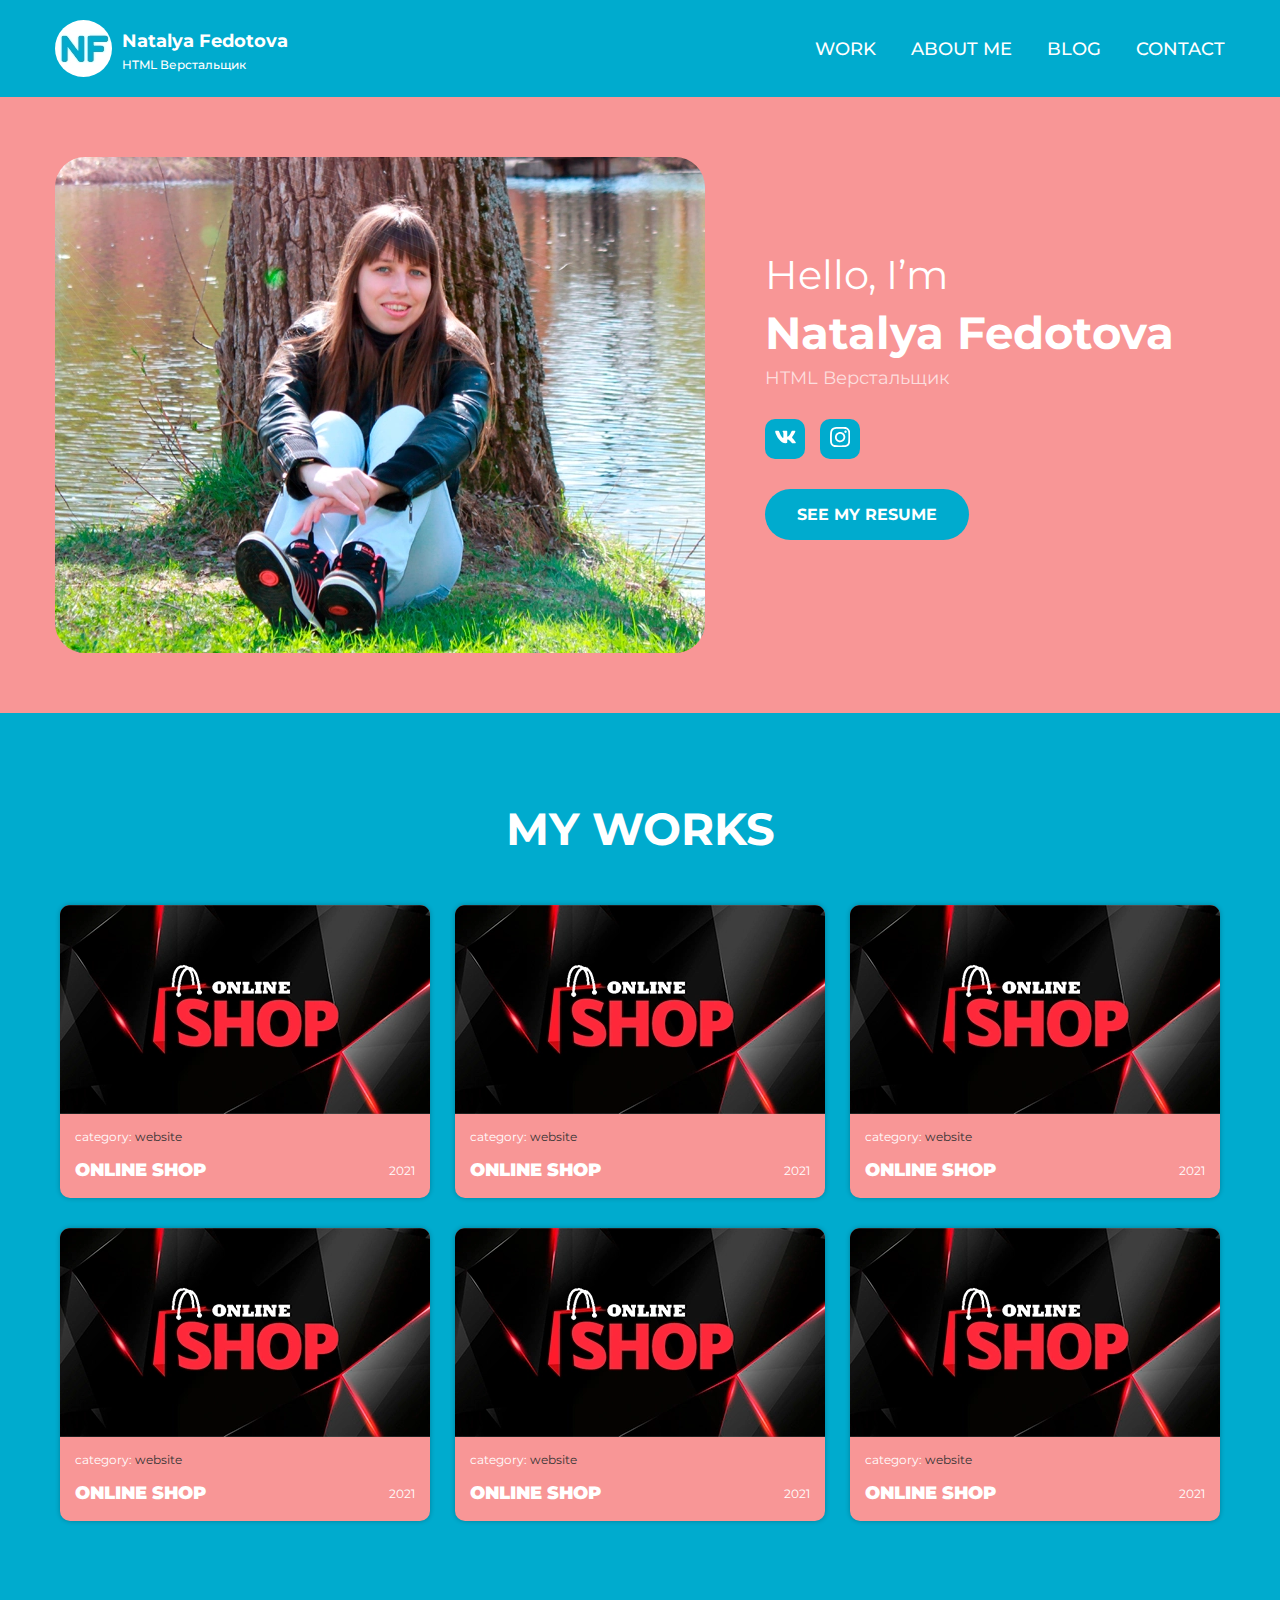
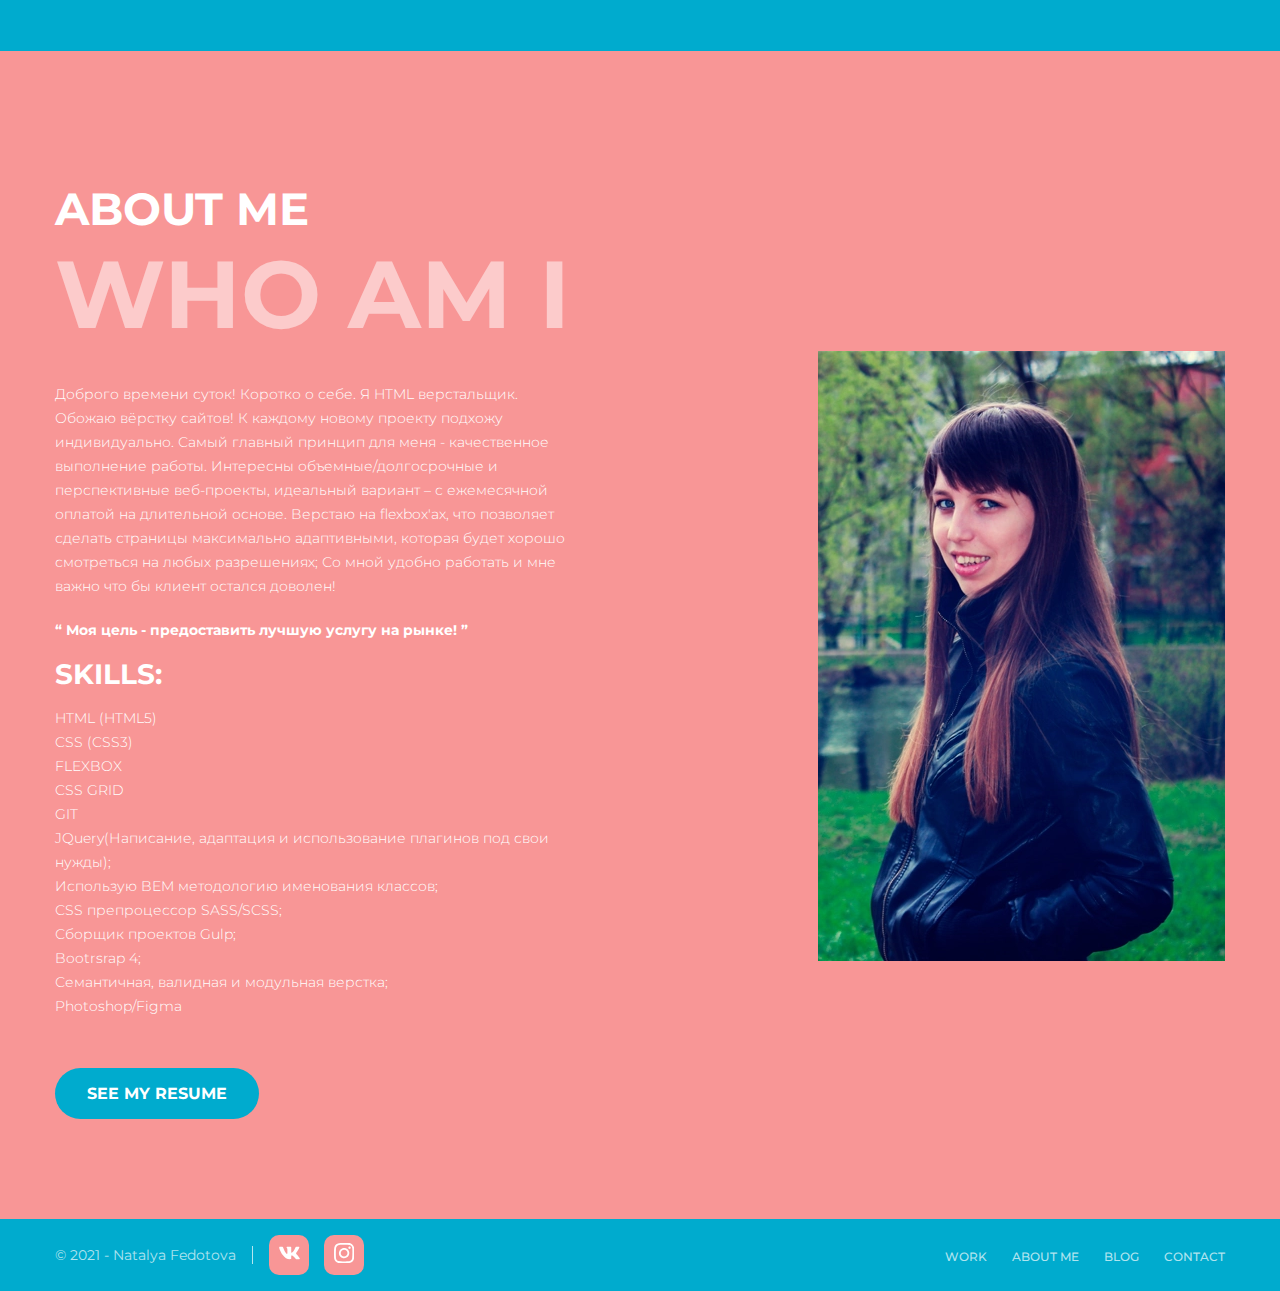
==== index.html @ 759f6f7b "portfolio" ====
<!DOCTYPE html>
<html lang="en">

<head>
	<meta charset="UTF-8">
	<meta http-equiv="X-UA-Compatible" content="IE=edge">
	<meta name="viewport" content="width=device-width, initial-scale=1.0">
	<title>Portfolio</title>
	<link href="https://fonts.googleapis.com/css2?family=Montserrat:ital,wght@0,300;0,400;0,700;1,300&display=swap"
		rel="stylesheet">
	<link rel="apple-touch-icon" sizes="180x180" href="images/favicon/apple-touch-icon.png">
	<link rel="icon" type="image/png" sizes="32x32" href="images/favicon/favicon-32x32.png">
	<link rel="icon" type="image/png" sizes="16x16" href="images/favicon/favicon-16x16.png">
	<link rel="manifest" href="images/favicon/site.webmanifest">
	<link rel="mask-icon" href="images/favicon/safari-pinned-tab.svg" color="#5bbad5">
	<meta name="msapplication-TileColor" content="#da532c">
	<meta name="theme-color" content="#ffffff">
	<link rel="stylesheet" href="css/style.min.css">
</head>

<body>
	<header class="header">
		<div class="container">
			<div class="header__inner">
				<div class="user">
					<picture class="user__images">
						<source type="image/webp" srcset="images/logo.webp 1x">
						<img class="user__img" src="images/logo.jpg" alt="logo">
					</picture>
					<div class="user__content">
						<div class="user__name">Natalya Fedotova</div>
						<div class="user__profession">HTML Верстальщик</div>
					</div>
				</div>
				<nav class="menu" id="nav">
					<button class="menu__btn">
						<span></span>
					</button>
					<ul class="menu__list">
						<li class="menu__list-item">
							<a class="menu__list-link" href="#" data-scroll="#portfolio">work</a>
						</li>
						<li class="menu__list-item">
							<a class="menu__list-link" href="#" data-scroll="#about">about me</a>
						</li>
						<li class="menu__list-item">
							<a class="menu__list-link" href="#" data-scroll="#intro">blog</a>
						</li>
						<li class="menu__list-item">
							<a class="menu__list-link" href="mailto:natashechka19_92@mail.ru">contact</a>
						</li>
					</ul>
				</nav>
			</div>
		</div>
	</header>
	<main class="main">
		<section class="intro" id="intro">
			<div class="container">
				<div class="intro__inner">
					<picture class="intro__images">
						<source type="image/webp" srcset="images/photo.webp 1x">
						<img class="intro__img" src="images/photo.png" alt="photo">
					</picture>
					<div class="intro__content">
						<h2 class="intro__subtitle">Hello, I’m</h2>
						<h1 class="intro__title">Natalya Fedotova</h1>
						<div class="intro__text">HTML Верстальщик</div>

						<div class="social intro__social">
							<ul class=" social__list intro__list">
								<li class="social__item intro__item">
									<a class="social__link intro__link" href="https://vk.com/id9459510" target="_blank">
										<svg xmlns="http://www.w3.org/2000/svg" xmlns:xlink="http://www.w3.org/1999/xlink"
											width="23px" height="20px" viewbox="0 0 22 20" version="1.1">
											<g>
												<path
													d="M 20.816406 4.597656 C 20.957031 4.109375 20.816406 3.75 20.136719 3.75 L 17.886719 3.75 C 17.3125 3.75 17.050781 4.058594 16.910156 4.402344 C 16.910156 4.402344 15.761719 7.257812 14.144531 9.109375 C 13.621094 9.644531 13.378906 9.816406 13.09375 9.816406 C 12.953125 9.816406 12.734375 9.644531 12.734375 9.15625 L 12.734375 4.597656 C 12.734375 4.011719 12.574219 3.75 12.101562 3.75 L 8.5625 3.75 C 8.203125 3.75 7.992188 4.023438 7.992188 4.277344 C 7.992188 4.832031 8.800781 4.960938 8.882812 6.523438 L 8.882812 9.914062 C 8.882812 10.65625 8.753906 10.792969 8.46875 10.792969 C 7.703125 10.792969 5.847656 7.925781 4.746094 4.644531 C 4.527344 4.007812 4.308594 3.75 3.730469 3.75 L 1.480469 3.75 C 0.839844 3.75 0.710938 4.058594 0.710938 4.402344 C 0.710938 5.011719 1.472656 8.039062 4.265625 12.039062 C 6.125 14.769531 8.746094 16.25 11.128906 16.25 C 12.5625 16.25 12.738281 15.921875 12.738281 15.355469 C 12.738281 12.746094 12.609375 12.5 13.324219 12.5 C 13.660156 12.5 14.230469 12.671875 15.566406 13.988281 C 17.097656 15.550781 17.347656 16.25 18.203125 16.25 L 20.453125 16.25 C 21.09375 16.25 21.417969 15.921875 21.230469 15.273438 C 20.804688 13.910156 17.914062 11.105469 17.785156 10.917969 C 17.449219 10.480469 17.546875 10.285156 17.785156 9.894531 C 17.789062 9.890625 20.535156 5.9375 20.816406 4.597656 Z M 20.816406 4.597656 " />
											</g>
										</svg>
									</a>
								</li>
								<li class="social__item intro__item">
									<a class="social__link intro__link" href="https://www.instagram.com/_natalyafedotova_/"
										target="_blank">
										<svg xmlns="http://www.w3.org/2000/svg" xmlns:xlink="http://www.w3.org/1999/xlink"
											width="20px" height="20px" viewbox="0 0 20 20" version="1.1">
											<g>
												<path
													d="M 4.222656 19.929688 C 2.066406 19.488281 0.433594 17.707031 0.1875 15.519531 C -0.0820312 13.8125 -0.105469 5.882812 0.386719 4.164062 C 0.886719 2.054688 2.648438 0.480469 4.800781 0.222656 C 6.484375 0.0429688 8.175781 -0.03125 9.871094 0 C 11.753906 0 13.660156 0.046875 14.800781 0.117188 C 16.175781 0.144531 17.492188 0.683594 18.492188 1.625 C 19.445312 2.535156 20.023438 3.769531 20.117188 5.082031 C 20.257812 6.671875 20.363281 14.1875 19.894531 15.953125 C 19.421875 18.117188 17.625 19.742188 15.421875 20 C 13.570312 20.179688 11.707031 20.253906 9.847656 20.222656 C 7.96875 20.28125 6.085938 20.179688 4.222656 19.929688 Z M 5.304688 1.976562 C 3.636719 2.082031 2.277344 3.363281 2.070312 5.023438 C 1.789062 8.425781 1.765625 11.84375 2 15.246094 C 2.144531 16.632812 3.140625 17.777344 4.492188 18.105469 C 6.296875 18.355469 8.121094 18.457031 9.941406 18.398438 C 12.058594 18.398438 14.140625 18.328125 14.929688 18.246094 C 16.609375 18.148438 17.972656 16.859375 18.164062 15.1875 C 18.4375 11.882812 18.480469 8.558594 18.292969 5.246094 C 18.210938 3.574219 16.925781 2.207031 15.257812 2.023438 C 13.578125 1.871094 11.886719 1.808594 10.199219 1.835938 C 8.1875 1.835938 6.1875 1.882812 5.304688 1.976562 Z M 4.929688 10.117188 C 4.953125 7.242188 7.289062 4.925781 10.164062 4.929688 C 11.535156 4.929688 12.851562 5.476562 13.816406 6.453125 C 14.78125 7.425781 15.320312 8.746094 15.304688 10.117188 C 15.273438 12.988281 12.941406 15.300781 10.070312 15.304688 C 8.699219 15.304688 7.382812 14.757812 6.417969 13.785156 C 5.453125 12.808594 4.917969 11.488281 4.929688 10.117188 Z M 6.753906 10.082031 C 6.738281 10.972656 7.078125 11.828125 7.699219 12.464844 C 8.320312 13.101562 9.171875 13.464844 10.058594 13.46875 L 10.082031 13.46875 C 11.925781 13.46875 13.429688 11.996094 13.46875 10.152344 C 13.488281 9.265625 13.152344 8.40625 12.53125 7.769531 C 11.914062 7.132812 11.066406 6.769531 10.175781 6.765625 L 10.140625 6.765625 C 8.296875 6.765625 6.792969 8.238281 6.753906 10.082031 Z M 14.339844 4.730469 C 14.339844 4.40625 14.46875 4.097656 14.695312 3.871094 C 14.921875 3.644531 15.230469 3.515625 15.554688 3.519531 L 15.566406 3.519531 C 15.886719 3.515625 16.195312 3.644531 16.421875 3.875 C 16.648438 4.105469 16.773438 4.417969 16.765625 4.742188 C 16.753906 5.410156 16.210938 5.945312 15.542969 5.941406 C 15.21875 5.941406 14.914062 5.816406 14.6875 5.585938 C 14.460938 5.359375 14.335938 5.050781 14.339844 4.730469 Z M 14.339844 4.730469 " />
											</g>
										</svg>
									</a>
								</li>
							</ul>
						</div>
						<button class="btn intro__btn" type="button" data-modal="#modal-resume">SEE MY RESUME</button>
					</div>
				</div>
			</div>
		</section>
		<section class="portfolio" id="portfolio">
			<div class="container">
				<h3 class="title portfolio__title">My works</h3>
				<div class="portfolio__inner">
					<div class="portfolio__item">
						<a class="portfolio__item-link" href="#">
							<picture class="portfolio__images">
								<source type="image/webp" srcset="images/portfolio/portfolio.webp 1x">
								<img class="portfolio__item-img" src="images/portfolio/portfolio.png" alt="portfolio">
							</picture>
						</a>
						<div class="portfolio__content">
							<div class="portfolio__text">
								<span>category:</span> website
							</div>
							<div class="portfolio__box">
								<a class="portfolio__name" href="#">ONLINE SHOP</a>
								<div class="portfolio__date">2021</div>
							</div>
						</div>
					</div>
					<div class="portfolio__item">
						<a class="portfolio__item-link" href="#">
							<picture class="portfolio__images">
								<source type="image/webp" srcset="images/portfolio/portfolio.webp 1x">
								<img class="portfolio__item-img" src="images/portfolio/portfolio.png" alt="portfolio">
							</picture>
						</a>
						<div class="portfolio__content">
							<div class="portfolio__text">
								<span>category:</span> website
							</div>
							<div class="portfolio__box">
								<a class="portfolio__name" href="#">ONLINE SHOP</a>
								<div class="portfolio__date">2021</div>
							</div>
						</div>
					</div>
					<div class="portfolio__item">
						<a class="portfolio__item-link" href="#">
							<picture class="portfolio__images">
								<source type="image/webp" srcset="images/portfolio/portfolio.webp 1x">
								<img class="portfolio__item-img" src="images/portfolio/portfolio.png" alt="portfolio">
							</picture>
						</a>
						<div class="portfolio__content">
							<div class="portfolio__text">
								<span>category:</span> website
							</div>
							<div class="portfolio__box">
								<a class="portfolio__name" href="#">ONLINE SHOP</a>
								<div class="portfolio__date">2021</div>
							</div>
						</div>
					</div>
					<div class="portfolio__item">
						<a class="portfolio__item-link" href="#">
							<picture class="portfolio__images">
								<source type="image/webp" srcset="images/portfolio/portfolio.webp 1x">
								<img class="portfolio__item-img" src="images/portfolio/portfolio.png" alt="portfolio">
							</picture>
						</a>
						<div class="portfolio__content">
							<div class="portfolio__text">
								<span>category:</span> website
							</div>
							<div class="portfolio__box">
								<a class="portfolio__name" href="#">ONLINE SHOP</a>
								<div class="portfolio__date">2021</div>
							</div>
						</div>
					</div>
					<div class="portfolio__item">
						<a class="portfolio__item-link" href="#">
							<picture class="portfolio__images">
								<source type="image/webp" srcset="images/portfolio/portfolio.webp 1x">
								<img class="portfolio__item-img" src="images/portfolio/portfolio.png" alt="portfolio">
							</picture>
						</a>
						<div class="portfolio__content">
							<div class="portfolio__text">
								<span>category:</span> website
							</div>
							<div class="portfolio__box">
								<a class="portfolio__name" href="#">ONLINE SHOP</a>
								<div class="portfolio__date">2021</div>
							</div>
						</div>
					</div>
					<div class="portfolio__item">
						<a class="portfolio__item-link" href="#">
							<picture class="portfolio__images">
								<source type="image/webp" srcset="images/portfolio/portfolio.webp 1x">
								<img class="portfolio__item-img" src="images/portfolio/portfolio.png" alt="portfolio">
							</picture>
						</a>
						<div class="portfolio__content">
							<div class="portfolio__text">
								<span>category:</span> website
							</div>
							<div class="portfolio__box">
								<a class="portfolio__name" href="#">ONLINE SHOP</a>
								<div class="portfolio__date">2021</div>
							</div>
						</div>
					</div>
				</div>
			</div>
		</section>
		<section class="about" id="about">
			<div class="container">
				<div class="about__inner">
					<div class="about__content">
						<h3 class="about__title">About me</h3>
						<h2 class="about__big-title">who am i</h2>
						<div class="about__text">
							<p>
								Доброго времени суток! Коротко о себе. Я HTML верстальщик.
								Обожаю вёрстку сайтов! К каждому новому проекту подхожу индивидуально. Самый главный принцип для
								меня
								- качественное выполнение работы.
								Интересны объемные/долгосрочные и перспективные веб-проекты, идеальный вариант – с ежемесячной
								оплатой
								на длительной основе.
								Верстаю на flexbox'ax, что позволяет сделать страницы максимально адаптивными, которая будет
								хорошо
								смотреться на любых разрешениях;
								Со мной удобно работать и мне важно что бы клиент остался доволен!
							</p>
							<q class="about__quote"> Моя цель - предоставить лучшую услугу на рынке! </q>
							<div class="about__skills">Skills:</div>
							<ul class="about__list">
								<li class="about__item">HTML (HTML5)</li>
								<li class="about__item">CSS (CSS3)</li>
								<li class="about__item">FLEXBOX</li>
								<li class="about__item">CSS GRID</li>
								<li class="about__item">GIT</li>
								<li class="about__item">JQuery(Написание, адаптация и использование плагинов под свои нужды);
								</li>
								<li class="about__item">Использую BEM методологию именования классов;</li>
								<li class="about__item">СSS препроцессор SASS/SCSS;</li>
								<li class="about__item">Сборщик проектов Gulp;</li>
								<li class="about__item">Bootrsrap 4;</li>
								<li class="about__item">Семантичная, валидная и модульная верстка;</li>
								<li class="about__item">Photoshop/Figma</li>
							</ul>
						</div>
						<button class="btn intro__btn" type="button" data-modal="#modal-resume">SEE MY RESUME</button>
					</div>
					<picture class="about__images">
						<source type="image/webp" srcset="images/avatar.webp 1x">
						<img class="about__img" src="images/avatar.jpg" alt="avatar">
					</picture>
				</div>
			</div>
		</section>
	</main>
	<footer class="footer">
		<div class="container">
			<div class="footer__inner">
				<div class="footer__info">
					<div class="footer__copy">
						&copy; 2021 - Natalya Fedotova
					</div>
					<div class="social footer__social">
						<ul class="social__list footer__list">
							<li class="social__item footer__item">
								<a class="social__link footer__link" href="https://vk.com/id9459510" target="_blank">
									<svg xmlns="http://www.w3.org/2000/svg" xmlns:xlink="http://www.w3.org/1999/xlink"
										width="23px" height="20px" viewbox="0 0 22 20" version="1.1">
										<g>
											<path
												d="M 20.816406 4.597656 C 20.957031 4.109375 20.816406 3.75 20.136719 3.75 L 17.886719 3.75 C 17.3125 3.75 17.050781 4.058594 16.910156 4.402344 C 16.910156 4.402344 15.761719 7.257812 14.144531 9.109375 C 13.621094 9.644531 13.378906 9.816406 13.09375 9.816406 C 12.953125 9.816406 12.734375 9.644531 12.734375 9.15625 L 12.734375 4.597656 C 12.734375 4.011719 12.574219 3.75 12.101562 3.75 L 8.5625 3.75 C 8.203125 3.75 7.992188 4.023438 7.992188 4.277344 C 7.992188 4.832031 8.800781 4.960938 8.882812 6.523438 L 8.882812 9.914062 C 8.882812 10.65625 8.753906 10.792969 8.46875 10.792969 C 7.703125 10.792969 5.847656 7.925781 4.746094 4.644531 C 4.527344 4.007812 4.308594 3.75 3.730469 3.75 L 1.480469 3.75 C 0.839844 3.75 0.710938 4.058594 0.710938 4.402344 C 0.710938 5.011719 1.472656 8.039062 4.265625 12.039062 C 6.125 14.769531 8.746094 16.25 11.128906 16.25 C 12.5625 16.25 12.738281 15.921875 12.738281 15.355469 C 12.738281 12.746094 12.609375 12.5 13.324219 12.5 C 13.660156 12.5 14.230469 12.671875 15.566406 13.988281 C 17.097656 15.550781 17.347656 16.25 18.203125 16.25 L 20.453125 16.25 C 21.09375 16.25 21.417969 15.921875 21.230469 15.273438 C 20.804688 13.910156 17.914062 11.105469 17.785156 10.917969 C 17.449219 10.480469 17.546875 10.285156 17.785156 9.894531 C 17.789062 9.890625 20.535156 5.9375 20.816406 4.597656 Z M 20.816406 4.597656 " />
										</g>
									</svg>
								</a>
							</li>
							<li class="social__item footer__item">
								<a class="social__link footer__link" href="https://www.instagram.com/_natalyafedotova_/"
									target="_blank">
									<svg xmlns="http://www.w3.org/2000/svg" xmlns:xlink="http://www.w3.org/1999/xlink"
										width="20px" height="20px" viewbox="0 0 20 20" version="1.1">
										<g>
											<path
												d="M 4.222656 19.929688 C 2.066406 19.488281 0.433594 17.707031 0.1875 15.519531 C -0.0820312 13.8125 -0.105469 5.882812 0.386719 4.164062 C 0.886719 2.054688 2.648438 0.480469 4.800781 0.222656 C 6.484375 0.0429688 8.175781 -0.03125 9.871094 0 C 11.753906 0 13.660156 0.046875 14.800781 0.117188 C 16.175781 0.144531 17.492188 0.683594 18.492188 1.625 C 19.445312 2.535156 20.023438 3.769531 20.117188 5.082031 C 20.257812 6.671875 20.363281 14.1875 19.894531 15.953125 C 19.421875 18.117188 17.625 19.742188 15.421875 20 C 13.570312 20.179688 11.707031 20.253906 9.847656 20.222656 C 7.96875 20.28125 6.085938 20.179688 4.222656 19.929688 Z M 5.304688 1.976562 C 3.636719 2.082031 2.277344 3.363281 2.070312 5.023438 C 1.789062 8.425781 1.765625 11.84375 2 15.246094 C 2.144531 16.632812 3.140625 17.777344 4.492188 18.105469 C 6.296875 18.355469 8.121094 18.457031 9.941406 18.398438 C 12.058594 18.398438 14.140625 18.328125 14.929688 18.246094 C 16.609375 18.148438 17.972656 16.859375 18.164062 15.1875 C 18.4375 11.882812 18.480469 8.558594 18.292969 5.246094 C 18.210938 3.574219 16.925781 2.207031 15.257812 2.023438 C 13.578125 1.871094 11.886719 1.808594 10.199219 1.835938 C 8.1875 1.835938 6.1875 1.882812 5.304688 1.976562 Z M 4.929688 10.117188 C 4.953125 7.242188 7.289062 4.925781 10.164062 4.929688 C 11.535156 4.929688 12.851562 5.476562 13.816406 6.453125 C 14.78125 7.425781 15.320312 8.746094 15.304688 10.117188 C 15.273438 12.988281 12.941406 15.300781 10.070312 15.304688 C 8.699219 15.304688 7.382812 14.757812 6.417969 13.785156 C 5.453125 12.808594 4.917969 11.488281 4.929688 10.117188 Z M 6.753906 10.082031 C 6.738281 10.972656 7.078125 11.828125 7.699219 12.464844 C 8.320312 13.101562 9.171875 13.464844 10.058594 13.46875 L 10.082031 13.46875 C 11.925781 13.46875 13.429688 11.996094 13.46875 10.152344 C 13.488281 9.265625 13.152344 8.40625 12.53125 7.769531 C 11.914062 7.132812 11.066406 6.769531 10.175781 6.765625 L 10.140625 6.765625 C 8.296875 6.765625 6.792969 8.238281 6.753906 10.082031 Z M 14.339844 4.730469 C 14.339844 4.40625 14.46875 4.097656 14.695312 3.871094 C 14.921875 3.644531 15.230469 3.515625 15.554688 3.519531 L 15.566406 3.519531 C 15.886719 3.515625 16.195312 3.644531 16.421875 3.875 C 16.648438 4.105469 16.773438 4.417969 16.765625 4.742188 C 16.753906 5.410156 16.210938 5.945312 15.542969 5.941406 C 15.21875 5.941406 14.914062 5.816406 14.6875 5.585938 C 14.460938 5.359375 14.335938 5.050781 14.339844 4.730469 Z M 14.339844 4.730469 " />
										</g>
									</svg>
								</a>
							</li>
						</ul>
					</div>
				</div>
				<nav class=" footer-menu">
					<ul class=" footer-menu__list">
						<li class=" footer-menu__item">
							<a class=" footer-menu__link" href="#" data-scroll="#portfolio">work</a>
						</li>
						<li class=" footer-menu__item">
							<a class=" footer-menu__link" href="#" data-scroll="#about">about me</a>
						</li>
						<li class=" footer-menu__item">
							<a class=" footer-menu__link" href="#" data-scroll="#intro">blog</a>
						</li>
						<li class=" footer-menu__item">
							<a class=" footer-menu__link" href="mailto:natashechka19_92@mail.ru">contact</a>
						</li>
					</ul>
				</nav>
			</div>
		</div>
	</footer>
	<section class="modal" id="modal-resume">
		<div class="modal__dialog">
			<h3 class="modal__title">Resume</h3>
			<img class="modal__img" src="images/resume.png" alt="resume">
			<a class="btn modal__btn" href="images/resume.png" download="">Download</a>
		</div>
	</section>
	<script src="js/main.min.js"></script>
</body>

</html>
---- css/style.min.css ----
html{-webkit-box-sizing:border-box;box-sizing:border-box}*,*::after,*::before{-webkit-box-sizing:inherit;box-sizing:inherit}ul[class],ol[class]{padding:0}body,h1,h2,h3,h4,h5,h6,p,ul,ol,li,figure,figcaption,blockquote,dl,dd{margin:0}ul[class]{list-style:none}img{max-width:100%;display:block}input,button,textarea,select{font:inherit}a{text-decoration:none}html,body{height:100%}body{display:-webkit-box;display:-ms-flexbox;display:flex;-webkit-box-orient:vertical;-webkit-box-direction:normal;-ms-flex-direction:column;flex-direction:column;font-family:"Montserrat", sans-serif;color:#fff;font-size:18px}.main{-webkit-box-flex:1;-ms-flex-positive:1;flex-grow:1}.container{max-width:1200px;margin:0 auto;padding:0 15px}.title{line-height:32px;font-size:45px;font-weight:700;text-align:center}.menu__btn{display:none}.menu__list{display:-webkit-box;display:-ms-flexbox;display:flex}.menu__list-item+.menu__list-item{padding-left:35px}.menu__list-item{-webkit-transition:all 0.5s;-o-transition:all 0.5s;transition:all 0.5s}.menu__list-item:hover{-webkit-transform:scale(1.2);-ms-transform:scale(1.2);transform:scale(1.2)}.menu__list-link{color:#fff;-webkit-transition:all 0.8s;-o-transition:all 0.8s;transition:all 0.8s;font-weight:500;text-transform:uppercase}.menu__list-link:hover{color:#f89696;border-bottom:1px solid #f89696}.btn{display:inline-block;padding:16px 32px;border:none;border-radius:28px;background-color:#00abce;cursor:pointer;font-size:16px;color:#fff;text-transform:uppercase;text-align:center;font-weight:700;-webkit-transition:all 0.7s;-o-transition:all 0.7s;transition:all 0.7s}.btn:hover{background-color:#fff;color:#00abce;border:1px solid #00abce}.social__list{display:-webkit-box;display:-ms-flexbox;display:flex;margin:30px 0}.social__item{display:-webkit-box;display:-ms-flexbox;display:flex;-webkit-box-align:center;-ms-flex-align:center;align-items:center;-webkit-box-pack:center;-ms-flex-pack:center;justify-content:center;width:40px;height:40px;border-radius:10px;background-color:#00abce;cursor:pointer;-webkit-transition:all 0.5s;-o-transition:all 0.5s;transition:all 0.5s}.social__item .social__link{-webkit-transition:all 0.5s;-o-transition:all 0.5s;transition:all 0.5s}.social__item .social__link svg g path{fill:#fff}.social__item:hover{background-color:#fff;-webkit-transform:translateY(-5px);-ms-transform:translateY(-5px);transform:translateY(-5px)}.social__item:hover svg g path{fill:#00abce}.social__item+.social__item{margin-left:15px}@media (max-width: 715px){.menu{margin-left:40px}.menu__list{-webkit-transform:translateY(-200%);-ms-transform:translateY(-200%);transform:translateY(-200%);position:absolute;top:95px;width:100%;left:0;-webkit-box-orient:vertical;-webkit-box-direction:normal;-ms-flex-direction:column;flex-direction:column;-webkit-box-align:center;-ms-flex-align:center;align-items:center;z-index:5;-webkit-transition:all 0.5s;-o-transition:all 0.5s;transition:all 0.5s;background-color:#f89696}.menu__list.menu__list--active{-webkit-transform:translateY(0%);-ms-transform:translateY(0%);transform:translateY(0%)}.menu__list-item+.menu__list-item{padding-left:0px}.menu__list-item{width:100%;padding:0 15px}.menu__list-item:hover{color:#00abce;border-bottom:1px solid #00abce}.menu__list-item:hover:last-child{border-bottom:none}.menu__list-link{display:block;padding:12px 0;text-align:center}.menu__list-link:hover{color:#00abce;border-bottom:none}.menu__btn{width:30px;height:22px;border:none;background-color:transparent;display:-webkit-box;display:-ms-flexbox;display:flex;-webkit-box-align:center;-ms-flex-align:center;align-items:center;-webkit-box-pack:center;-ms-flex-pack:center;justify-content:center;position:relative;padding:0}.menu__btn span{width:100%;height:3px;background-color:#333}.menu__btn::after,.menu__btn::before{content:"";position:absolute;width:100%;height:3px;background-color:#333}.menu__btn::before{top:0}.menu__btn::after{bottom:0}}@media (max-width: 390px){.title{font-size:38px}}.header{padding:20px 0;background-color:#00abce}.header__inner{display:-webkit-box;display:-ms-flexbox;display:flex;-webkit-box-pack:justify;-ms-flex-pack:justify;justify-content:space-between;-webkit-box-align:center;-ms-flex-align:center;align-items:center}.user{display:-webkit-box;display:-ms-flexbox;display:flex}.user__images{max-width:57px;height:57px}.user__images img{max-width:57px;border-radius:50%}.user__content{padding-top:5px;padding-left:10px}.user__name{color:#fff;padding:5px 0;font-weight:700}.user__profession{color:#fff;font-size:12px;font-weight:500}@media (max-width: 350px){.user__name{font-size:16px}}.footer{background-color:#00abce;padding:16px 0}.footer__inner{display:-webkit-box;display:-ms-flexbox;display:flex;-webkit-box-align:center;-ms-flex-align:center;align-items:center;-webkit-box-pack:justify;-ms-flex-pack:justify;justify-content:space-between}.footer__info{display:-webkit-box;display:-ms-flexbox;display:flex;-webkit-box-align:center;-ms-flex-align:center;align-items:center}.footer__copy{font-size:14px;color:rgba(255,255,255,0.7);border-right:1px solid rgba(255,255,255,0.7);padding-right:16px;margin-right:16px}.footer__list{margin:0}.footer__item{background-color:#f89696}.footer-menu__list{display:-webkit-box;display:-ms-flexbox;display:flex}.footer-menu__item+.footer-menu__item{padding-left:25px}.footer-menu__item{-webkit-transition:all 0.5s;-o-transition:all 0.5s;transition:all 0.5s}.footer-menu__item:hover{-webkit-transform:scale(1.2);-ms-transform:scale(1.2);transform:scale(1.2)}.footer-menu__link{color:rgba(255,255,255,0.7);-webkit-transition:all 0.8s;-o-transition:all 0.8s;transition:all 0.8s;font-weight:500;font-size:12px;text-transform:uppercase}.footer-menu__link:hover{color:#f89696;border-bottom:1px solid #f89696}@media (max-width: 640px){.footer__inner{display:block}.footer__info{-webkit-box-pack:center;-ms-flex-pack:center;justify-content:center;margin-bottom:10px}.footer__copy{font-size:12px}.footer-menu__list{-webkit-box-pack:center;-ms-flex-pack:center;justify-content:center}.social__item{width:35px;height:35px}}.intro{background-color:#f89696}.intro__inner{display:-webkit-box;display:-ms-flexbox;display:flex;-webkit-box-align:center;-ms-flex-align:center;align-items:center}.intro__images{padding:60px 0;margin-right:60px}.intro__images img{width:650px;-o-object-fit:cover;object-fit:cover;border-radius:30px}.intro__content{padding:100px 0 120px;color:#fff}.intro__subtitle{font-weight:400;font-size:40px}.intro__title{font-weight:700;font-size:45px;line-height:68px}.intro__text{font-weight:400;font-size:18px;color:rgba(255,255,255,0.7)}@media (max-width: 1160px){.intro__subtitle{font-size:30px}.intro__title{font-size:35px;line-height:52px}.intro__images img{width:585px}}@media (max-width: 1000px){.intro__inner{-ms-flex-wrap:wrap;flex-wrap:wrap;-webkit-box-pack:center;-ms-flex-pack:center;justify-content:center}.intro__content{padding:50px 0 60px;text-align:center}.intro__list{-webkit-box-pack:center;-ms-flex-pack:center;justify-content:center}.intro__btn{display:block;margin:0 auto}.intro__images{max-width:100%;margin-right:0}.intro__images img{width:100%}}@media (max-width: 500px){.intro__content{padding:0 0 45px}}@media (max-width: 390px){.intro__title{font-size:28px;line-height:42px}.intro__subtitle{font-size:24px}.intro__text{font-size:14px}}.portfolio{padding:100px 0;background-color:#00abce}.portfolio__title{margin-bottom:60px;text-transform:uppercase}.portfolio__inner{display:-webkit-box;display:-ms-flexbox;display:flex;-webkit-box-pack:justify;-ms-flex-pack:justify;justify-content:space-between;-ms-flex-wrap:wrap;flex-wrap:wrap}.portfolio__item{-webkit-box-shadow:0px 0px 5px 0px rgba(0,0,0,0.25);box-shadow:0px 0px 5px 0px rgba(0,0,0,0.25);border-radius:10px;max-width:370px;background-color:#f89696;margin:0 5px 30px;-webkit-transition:all 0.5s;-o-transition:all 0.5s;transition:all 0.5s}.portfolio__item:hover{-webkit-transform:translateY(-5px);-ms-transform:translateY(-5px);transform:translateY(-5px);-webkit-box-shadow:0px 0px 25px 0px #fff;box-shadow:0px 0px 25px 0px #fff}.portfolio__content{padding:15px}.portfolio__images{max-width:370px;height:209px}.portfolio__images img{max-width:370px;height:209px;-o-object-fit:cover;object-fit:cover}.portfolio__box{display:-webkit-box;display:-ms-flexbox;display:flex;-webkit-box-pack:justify;-ms-flex-pack:justify;justify-content:space-between}.portfolio__text{font-size:12px;margin-bottom:15px;color:#333}.portfolio__text span{color:#fff}.portfolio__name{text-transform:uppercase;font-weight:900;color:#fff;-webkit-transition:all 0.5s;-o-transition:all 0.5s;transition:all 0.5s}.portfolio__name:hover{color:#00abce}.portfolio__date{font-size:12px;line-height:24px}@media (max-width: 1200px){.portfolio__inner{display:-ms-grid;display:grid;-ms-grid-columns:(1fr)[2];grid-template-columns:repeat(2, 1fr);grid-gap:30px}.portfolio__item{max-width:100%;width:100%;border-radius:15px}.portfolio__images img{border-top-left-radius:15px;border-top-right-radius:15px;max-width:100%;width:100%}}@media (max-width: 715px){.portfolio__inner{-ms-grid-columns:(1fr)[1];grid-template-columns:repeat(1, 1fr)}}@media (max-width: 390px){.portfolio{padding:60px 0 30px}}.about{background-color:#f89696;padding:100px 0}.about__inner{display:-webkit-box;display:-ms-flexbox;display:flex;-webkit-box-pack:justify;-ms-flex-pack:justify;justify-content:space-between}.about__content{margin-top:30px;max-width:520px}.about__images{margin-top:200px;width:407px;height:610px;margin-left:60px}.about__images img{max-width:407px;height:610px;-o-object-fit:cover;object-fit:cover}.about__title{font-size:45px;font-weight:700;text-transform:uppercase}.about__big-title{font-size:95px;font-weight:700;text-transform:uppercase;color:rgba(255,255,255,0.5)}.about__text{font-size:14px;line-height:24px;font-weight:300;margin:30px 0 50px}.about__skills{margin:20px 0;text-transform:uppercase;font-size:28px;font-weight:700}.about__quote{margin-top:20px;font-weight:700;display:inline-block}@media (max-width: 1035px){.about__inner{-ms-flex-wrap:wrap;flex-wrap:wrap;-webkit-box-orient:vertical;-webkit-box-direction:reverse;-ms-flex-direction:column-reverse;flex-direction:column-reverse}.about__images{width:100%;margin:0 0 30px 0}.about__images img{margin:0 auto}.about__content{max-width:100%;width:100%;text-align:center}}@media (max-width: 580px){.about{padding:60px 0}.about__content{margin-top:0}.about__big-title{font-size:74px}}@media (max-width: 480px){.about__images{height:auto}.about__images img{max-width:100%;height:auto}}@media (max-width: 445px){.about__title{font-size:32px}.about__big-title{font-size:52px}}.modal{display:none;width:100%;height:100%;padding:16px;overflow:auto;background-color:rgba(55,124,180,0.55);position:fixed;top:0;left:0;z-index:1000}.modal__dialog{width:100%;max-width:1200px;text-align:center;margin:auto;position:relative;background-color:#fff}.modal__title{color:#333;font-weight:700;font-size:32px;padding:40px 0;text-transform:uppercase}.modal__img{width:100%;height:100%}.modal__btn{margin:30px 0}.modal-show{display:-webkit-box;display:-ms-flexbox;display:flex}
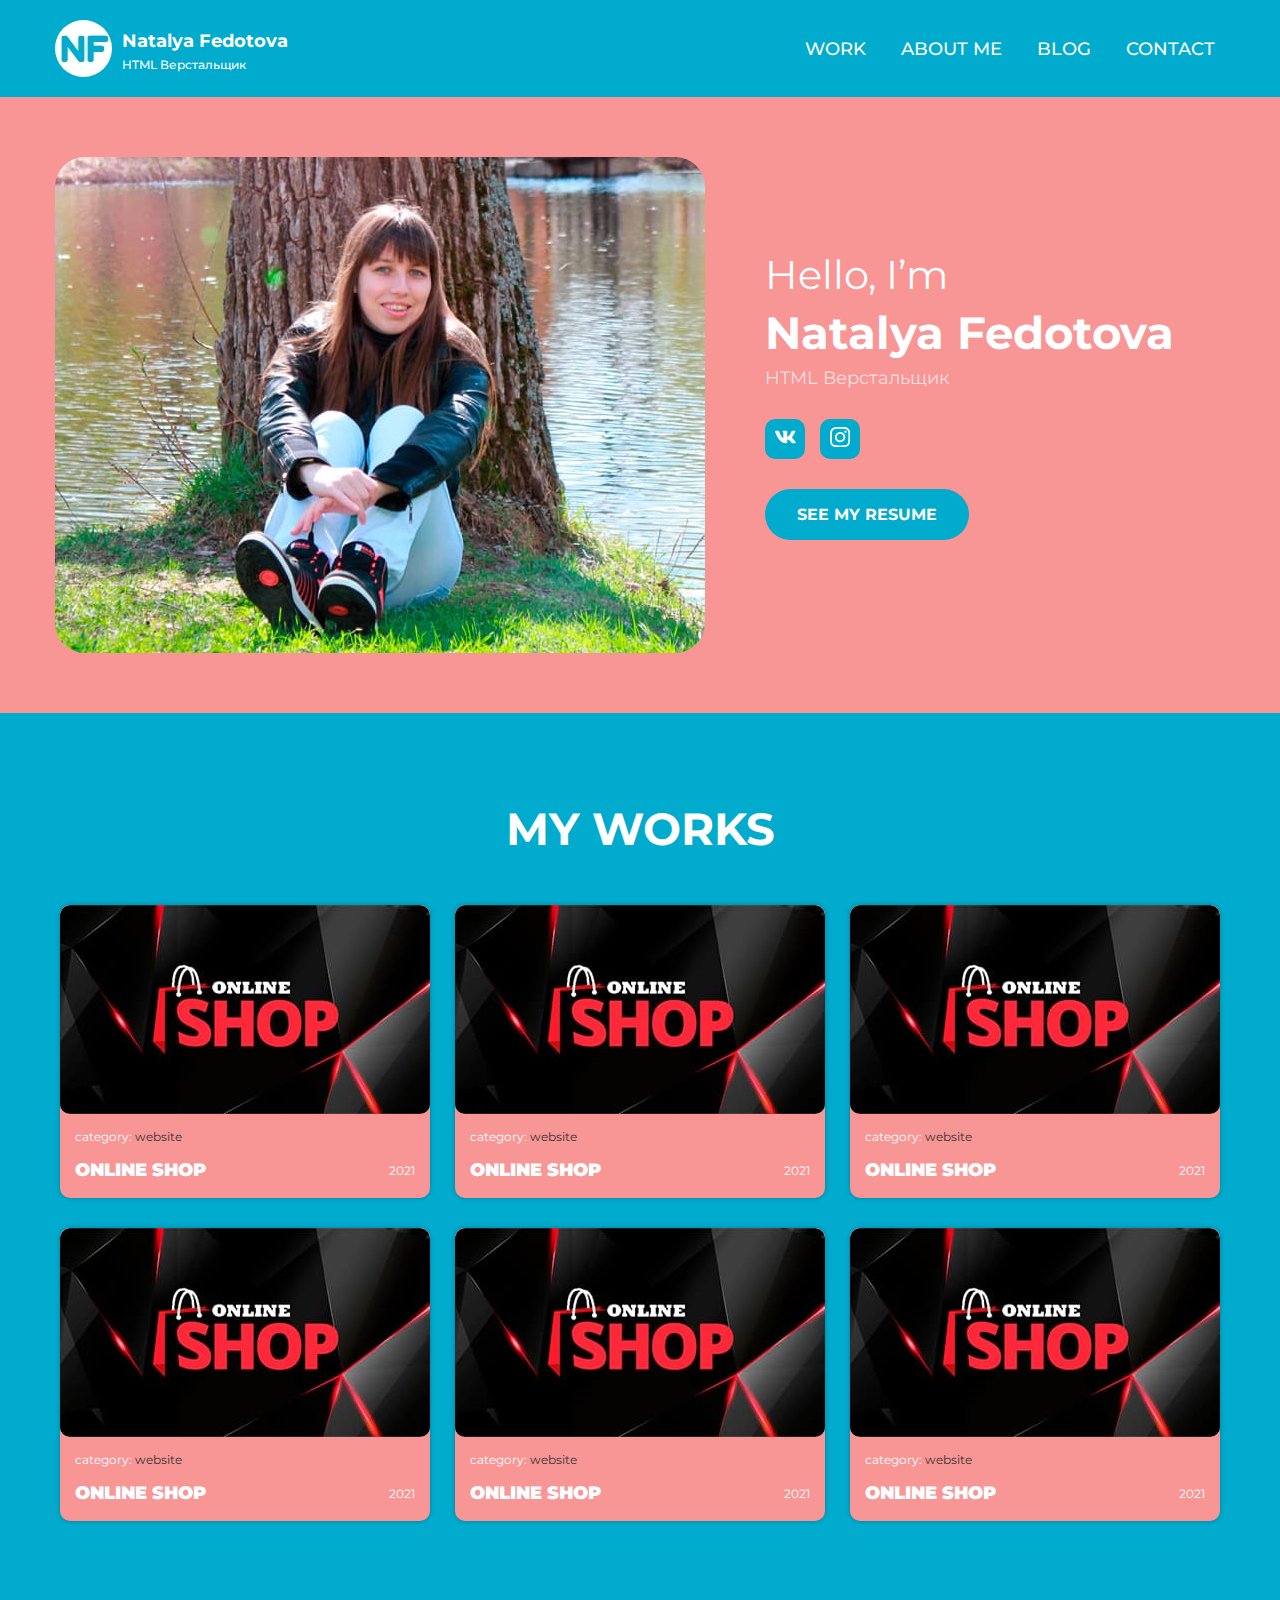
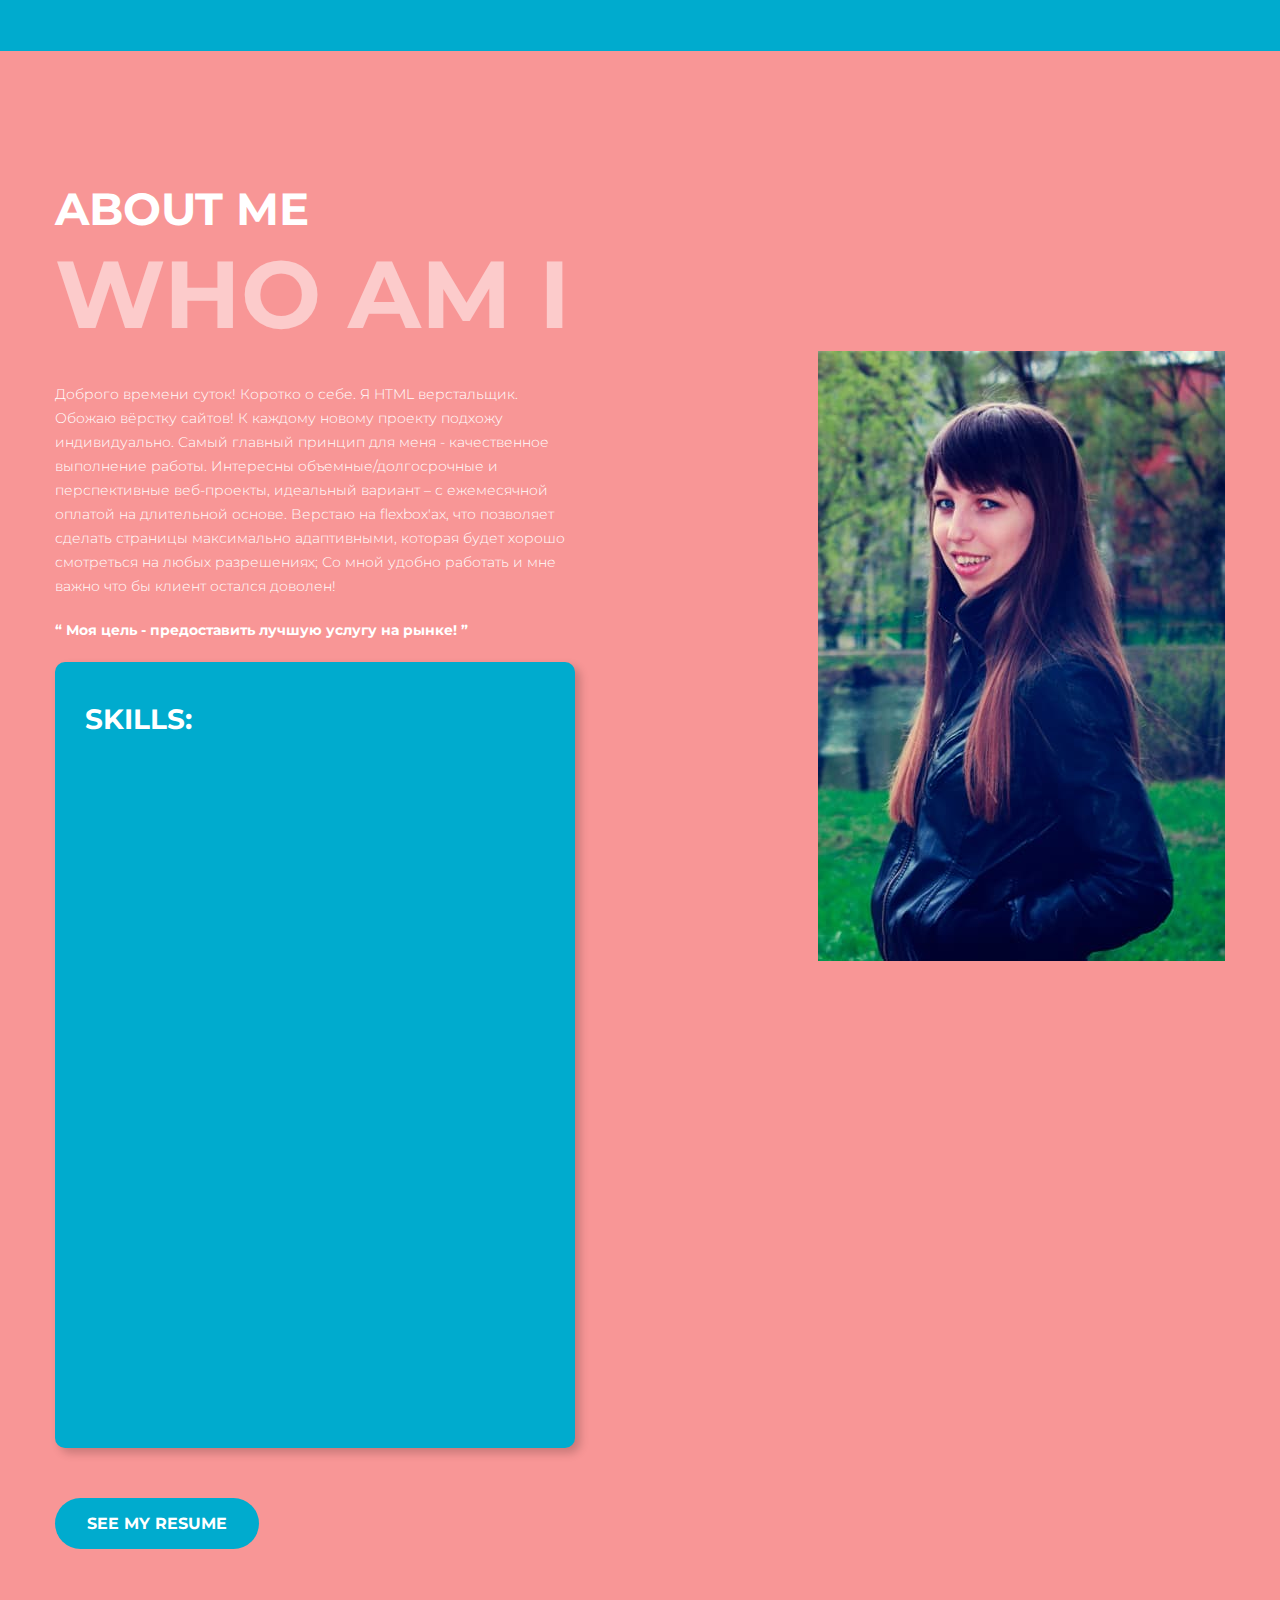
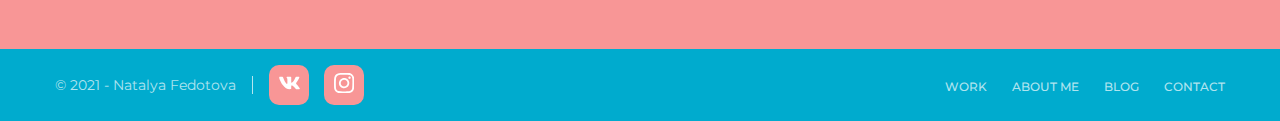
==== commit 82cbaa59: "Add files via upload" ====
--- a/index.html
+++ b/index.html
@@ -1,323 +1,387 @@
-<!DOCTYPE html>
-<html lang="en">
+<!DOCTYPE html>
+<html lang="en">
+
+	<head>
+		<meta charset="UTF-8">
+		<meta http-equiv="X-UA-Compatible" content="IE=edge">
+		<meta name="viewport" content="width=device-width, initial-scale=1.0">
+		<title>Portfolio</title>
+		<link href="https://fonts.googleapis.com/css2?family=Montserrat:ital,wght@0,300;0,400;0,700;1,300&display=swap" rel="stylesheet">
+		<link rel="apple-touch-icon" sizes="180x180" href="images/favicon/apple-touch-icon.png">
+		<link rel="icon" type="image/png" sizes="32x32" href="images/favicon/favicon-32x32.png">
+		<link rel="icon" type="image/png" sizes="16x16" href="images/favicon/favicon-16x16.png">
+		<link rel="manifest"  href="images/favicon/site.webmanifest">
+		<link rel="mask-icon"  href="images/favicon/safari-pinned-tab.svg" color="#5bbad5">
+		<meta name="msapplication-TileColor" content="#da532c">
+		<meta name="theme-color" content="#ffffff">
+		<link rel="stylesheet" href="css/index.min.css">
+	</head>
+
+	<body>
+		<header class="header">
+	<div class="container">
+		<div class="header__inner">
+			<div class="user">
+				<picture class="user__images">
+					<source type="image/webp" srcset="images/logo.webp 1x">
+					<img class="user__img" src="images/logo.png" alt="logo">
+				</picture>
+				<div class="user__content">
+					<div class="user__name">Natalya Fedotova</div>
+					<div class="user__profession">HTML Верстальщик</div>
+				</div>
+			</div>
+			<nav class="menu" id="nav">
+				<button class="menu__btn">
+					<span></span>
+				</button>
+				<ul class="menu__list">
+					<li class="menu__list-item">
+						<a class="menu__list-link" href="#" data-scroll="#portfolio">work</a>
+					</li>
+					<li class="menu__list-item">
+						<a class="menu__list-link" href="#" data-scroll="#about">about me</a>
+					</li>
+					<li class="menu__list-item">
+						<a class="menu__list-link" href="#" data-scroll="#intro">blog</a>
+					</li>
+					<li class="menu__list-item">
+						<a class="menu__list-link" href="mailto:natashechka19_92@mail.ru">contact</a>
+					</li>
+				</ul>
+			</nav>
+		</div>
+	</div>
+</header>
+
+		<main class="main">
+			<section class="intro" id="intro">
+	<div class="container">
+		<div class="intro__inner">
+			<div class="intro__images">
+				<img class="intro__img" src="images/photo.jpg" alt="photo">
+			</div>
+			<div class="intro__content">
+				<h2 class="intro__subtitle">Hello, I’m</h2>
+				<h1 class="intro__title">Natalya Fedotova</h1>
+				<div class="intro__text">HTML Верстальщик</div>
 
-<head>
-	<meta charset="UTF-8">
-	<meta http-equiv="X-UA-Compatible" content="IE=edge">
-	<meta name="viewport" content="width=device-width, initial-scale=1.0">
-	<title>Portfolio</title>
-	<link href="https://fonts.googleapis.com/css2?family=Montserrat:ital,wght@0,300;0,400;0,700;1,300&display=swap"
-		rel="stylesheet">
-	<link rel="apple-touch-icon" sizes="180x180" href="images/favicon/apple-touch-icon.png">
-	<link rel="icon" type="image/png" sizes="32x32" href="images/favicon/favicon-32x32.png">
-	<link rel="icon" type="image/png" sizes="16x16" href="images/favicon/favicon-16x16.png">
-	<link rel="manifest" href="images/favicon/site.webmanifest">
-	<link rel="mask-icon" href="images/favicon/safari-pinned-tab.svg" color="#5bbad5">
-	<meta name="msapplication-TileColor" content="#da532c">
-	<meta name="theme-color" content="#ffffff">
-	<link rel="stylesheet" href="css/style.min.css">
-</head>
-
-<body>
-	<header class="header">
-		<div class="container">
-			<div class="header__inner">
-				<div class="user">
-					<picture class="user__images">
-						<source type="image/webp" srcset="images/logo.webp 1x">
-						<img class="user__img" src="images/logo.jpg" alt="logo">
-					</picture>
-					<div class="user__content">
-						<div class="user__name">Natalya Fedotova</div>
-						<div class="user__profession">HTML Верстальщик</div>
-					</div>
-				</div>
-				<nav class="menu" id="nav">
-					<button class="menu__btn">
-						<span></span>
-					</button>
-					<ul class="menu__list">
-						<li class="menu__list-item">
-							<a class="menu__list-link" href="#" data-scroll="#portfolio">work</a>
+				<div class="social intro__social">
+					<ul class=" social__list intro__list">
+						<li class="social__item intro__item">
+							<a class="social__link intro__link" href="https://vk.com/id9459510" target="_blank">
+								<svg xmlns="http://www.w3.org/2000/svg" xmlns:xlink="http://www.w3.org/1999/xlink" width="23px"
+									height="20px" viewbox="0 0 22 20" version="1.1">
+									<g>
+										<path
+											d="M 20.816406 4.597656 C 20.957031 4.109375 20.816406 3.75 20.136719 3.75 L 17.886719 3.75 C 17.3125 3.75 17.050781 4.058594 16.910156 4.402344 C 16.910156 4.402344 15.761719 7.257812 14.144531 9.109375 C 13.621094 9.644531 13.378906 9.816406 13.09375 9.816406 C 12.953125 9.816406 12.734375 9.644531 12.734375 9.15625 L 12.734375 4.597656 C 12.734375 4.011719 12.574219 3.75 12.101562 3.75 L 8.5625 3.75 C 8.203125 3.75 7.992188 4.023438 7.992188 4.277344 C 7.992188 4.832031 8.800781 4.960938 8.882812 6.523438 L 8.882812 9.914062 C 8.882812 10.65625 8.753906 10.792969 8.46875 10.792969 C 7.703125 10.792969 5.847656 7.925781 4.746094 4.644531 C 4.527344 4.007812 4.308594 3.75 3.730469 3.75 L 1.480469 3.75 C 0.839844 3.75 0.710938 4.058594 0.710938 4.402344 C 0.710938 5.011719 1.472656 8.039062 4.265625 12.039062 C 6.125 14.769531 8.746094 16.25 11.128906 16.25 C 12.5625 16.25 12.738281 15.921875 12.738281 15.355469 C 12.738281 12.746094 12.609375 12.5 13.324219 12.5 C 13.660156 12.5 14.230469 12.671875 15.566406 13.988281 C 17.097656 15.550781 17.347656 16.25 18.203125 16.25 L 20.453125 16.25 C 21.09375 16.25 21.417969 15.921875 21.230469 15.273438 C 20.804688 13.910156 17.914062 11.105469 17.785156 10.917969 C 17.449219 10.480469 17.546875 10.285156 17.785156 9.894531 C 17.789062 9.890625 20.535156 5.9375 20.816406 4.597656 Z M 20.816406 4.597656 " />
+									</g>
+								</svg>
+							</a>
 						</li>
-						<li class="menu__list-item">
-							<a class="menu__list-link" href="#" data-scroll="#about">about me</a>
-						</li>
-						<li class="menu__list-item">
-							<a class="menu__list-link" href="#" data-scroll="#intro">blog</a>
-						</li>
-						<li class="menu__list-item">
-							<a class="menu__list-link" href="mailto:natashechka19_92@mail.ru">contact</a>
+						<li class="social__item intro__item">
+							<a class="social__link intro__link" href="https://www.instagram.com/_natalyafedotova_/"
+								target="_blank">
+								<svg xmlns="http://www.w3.org/2000/svg" xmlns:xlink="http://www.w3.org/1999/xlink" width="20px"
+									height="20px" viewbox="0 0 20 20" version="1.1">
+									<g>
+										<path
+											d="M 4.222656 19.929688 C 2.066406 19.488281 0.433594 17.707031 0.1875 15.519531 C -0.0820312 13.8125 -0.105469 5.882812 0.386719 4.164062 C 0.886719 2.054688 2.648438 0.480469 4.800781 0.222656 C 6.484375 0.0429688 8.175781 -0.03125 9.871094 0 C 11.753906 0 13.660156 0.046875 14.800781 0.117188 C 16.175781 0.144531 17.492188 0.683594 18.492188 1.625 C 19.445312 2.535156 20.023438 3.769531 20.117188 5.082031 C 20.257812 6.671875 20.363281 14.1875 19.894531 15.953125 C 19.421875 18.117188 17.625 19.742188 15.421875 20 C 13.570312 20.179688 11.707031 20.253906 9.847656 20.222656 C 7.96875 20.28125 6.085938 20.179688 4.222656 19.929688 Z M 5.304688 1.976562 C 3.636719 2.082031 2.277344 3.363281 2.070312 5.023438 C 1.789062 8.425781 1.765625 11.84375 2 15.246094 C 2.144531 16.632812 3.140625 17.777344 4.492188 18.105469 C 6.296875 18.355469 8.121094 18.457031 9.941406 18.398438 C 12.058594 18.398438 14.140625 18.328125 14.929688 18.246094 C 16.609375 18.148438 17.972656 16.859375 18.164062 15.1875 C 18.4375 11.882812 18.480469 8.558594 18.292969 5.246094 C 18.210938 3.574219 16.925781 2.207031 15.257812 2.023438 C 13.578125 1.871094 11.886719 1.808594 10.199219 1.835938 C 8.1875 1.835938 6.1875 1.882812 5.304688 1.976562 Z M 4.929688 10.117188 C 4.953125 7.242188 7.289062 4.925781 10.164062 4.929688 C 11.535156 4.929688 12.851562 5.476562 13.816406 6.453125 C 14.78125 7.425781 15.320312 8.746094 15.304688 10.117188 C 15.273438 12.988281 12.941406 15.300781 10.070312 15.304688 C 8.699219 15.304688 7.382812 14.757812 6.417969 13.785156 C 5.453125 12.808594 4.917969 11.488281 4.929688 10.117188 Z M 6.753906 10.082031 C 6.738281 10.972656 7.078125 11.828125 7.699219 12.464844 C 8.320312 13.101562 9.171875 13.464844 10.058594 13.46875 L 10.082031 13.46875 C 11.925781 13.46875 13.429688 11.996094 13.46875 10.152344 C 13.488281 9.265625 13.152344 8.40625 12.53125 7.769531 C 11.914062 7.132812 11.066406 6.769531 10.175781 6.765625 L 10.140625 6.765625 C 8.296875 6.765625 6.792969 8.238281 6.753906 10.082031 Z M 14.339844 4.730469 C 14.339844 4.40625 14.46875 4.097656 14.695312 3.871094 C 14.921875 3.644531 15.230469 3.515625 15.554688 3.519531 L 15.566406 3.519531 C 15.886719 3.515625 16.195312 3.644531 16.421875 3.875 C 16.648438 4.105469 16.773438 4.417969 16.765625 4.742188 C 16.753906 5.410156 16.210938 5.945312 15.542969 5.941406 C 15.21875 5.941406 14.914062 5.816406 14.6875 5.585938 C 14.460938 5.359375 14.335938 5.050781 14.339844 4.730469 Z M 14.339844 4.730469 " />
+									</g>
+								</svg>
+							</a>
 						</li>
 					</ul>
-				</nav>
-			</div>
-		</div>
-	</header>
-	<main class="main">
-		<section class="intro" id="intro">
-			<div class="container">
-				<div class="intro__inner">
-					<picture class="intro__images">
-						<source type="image/webp" srcset="images/photo.webp 1x">
-						<img class="intro__img" src="images/photo.png" alt="photo">
-					</picture>
-					<div class="intro__content">
-						<h2 class="intro__subtitle">Hello, I’m</h2>
-						<h1 class="intro__title">Natalya Fedotova</h1>
-						<div class="intro__text">HTML Верстальщик</div>
+				</div>
+				<button class="btn intro__btn" type="button" data-modal="#modal-resume">SEE MY RESUME</button>
+			</div>
+		</div>
+	</div>
+</section>
+			<section class="portfolio" id="portfolio">
+	<div class="container">
+		<h3 class="title portfolio__title">My works</h3>
+		<div class="portfolio__inner">
+			<div class="portfolio__item">
+				<a class="portfolio__item-link" href="#">
+					<div class="portfolio__images">
+						<img class="portfolio__item-img" src="images/portfolio/portfolio.jpg" alt="portfolio">
+					</div>
+				</a>
+				<div class="portfolio__content">
+					<div class="portfolio__text">
+						<span>category:</span> website
+					</div>
+					<div class="portfolio__box">
+						<a class="portfolio__name" href="#">ONLINE SHOP</a>
+						<div class="portfolio__date">2021</div>
+					</div>
+				</div>
+			</div>
+			<div class="portfolio__item">
+				<a class="portfolio__item-link" href="#">
+					<div class="portfolio__images">
+						<img class="portfolio__item-img" src="images/portfolio/portfolio.jpg" alt="portfolio">
+					</div>
+				</a>
+				<div class="portfolio__content">
+					<div class="portfolio__text">
+						<span>category:</span> website
+					</div>
+					<div class="portfolio__box">
+						<a class="portfolio__name" href="#">ONLINE SHOP</a>
+						<div class="portfolio__date">2021</div>
+					</div>
+				</div>
+			</div>
+			<div class="portfolio__item">
+				<a class="portfolio__item-link" href="#">
+					<div class="portfolio__images">
+						<img class="portfolio__item-img" src="images/portfolio/portfolio.jpg" alt="portfolio">
+					</div>
+				</a>
+				<div class="portfolio__content">
+					<div class="portfolio__text">
+						<span>category:</span> website
+					</div>
+					<div class="portfolio__box">
+						<a class="portfolio__name" href="#">ONLINE SHOP</a>
+						<div class="portfolio__date">2021</div>
+					</div>
+				</div>
+			</div>
+			<div class="portfolio__item">
+				<a class="portfolio__item-link" href="#">
+					<div class="portfolio__images">
+						<img class="portfolio__item-img" src="images/portfolio/portfolio.jpg" alt="portfolio">
+					</div>
+				</a>
+				<div class="portfolio__content">
+					<div class="portfolio__text">
+						<span>category:</span> website
+					</div>
+					<div class="portfolio__box">
+						<a class="portfolio__name" href="#">ONLINE SHOP</a>
+						<div class="portfolio__date">2021</div>
+					</div>
+				</div>
+			</div>
+			<div class="portfolio__item">
+				<a class="portfolio__item-link" href="#">
+					<div class="portfolio__images">
+						<img class="portfolio__item-img" src="images/portfolio/portfolio.jpg" alt="portfolio">
+					</div>
+				</a>
+				<div class="portfolio__content">
+					<div class="portfolio__text">
+						<span>category:</span> website
+					</div>
+					<div class="portfolio__box">
+						<a class="portfolio__name" href="#">ONLINE SHOP</a>
+						<div class="portfolio__date">2021</div>
+					</div>
+				</div>
+			</div>
+			<div class="portfolio__item">
+				<a class="portfolio__item-link" href="#">
+					<div class="portfolio__images">
+						<img class="portfolio__item-img" src="images/portfolio/portfolio.jpg" alt="portfolio">
+					</div>
+				</a>
+				<div class="portfolio__content">
+					<div class="portfolio__text">
+						<span>category:</span> website
+					</div>
+					<div class="portfolio__box">
+						<a class="portfolio__name" href="#">ONLINE SHOP</a>
+						<div class="portfolio__date">2021</div>
+					</div>
+				</div>
+			</div>
+		</div>
+	</div>
+</section>
+			<section class="about" id="about">
+	<div class="container">
+		<div class="about__inner">
+			<div class="about__content">
+				<h3 class="about__title">About me</h3>
+				<h2 class="about__big-title">who am i</h2>
+				<div class="about__text">
+					<p>
+						Доброго времени суток! Коротко о себе. Я HTML верстальщик.
+						Обожаю вёрстку сайтов! К каждому новому проекту подхожу индивидуально. Самый главный принцип для меня
+						- качественное выполнение работы.
+						Интересны объемные/долгосрочные и перспективные веб-проекты, идеальный вариант – с ежемесячной оплатой
+						на длительной основе.
+						Верстаю на flexbox'ax, что позволяет сделать страницы максимально адаптивными, которая будет хорошо
+						смотреться на любых разрешениях;
+						Со мной удобно работать и мне важно что бы клиент остался доволен!
+					</p>
+					<q class="about__quote"> Моя цель - предоставить лучшую услугу на рынке! </q>
 
-						<div class="social intro__social">
-							<ul class=" social__list intro__list">
-								<li class="social__item intro__item">
-									<a class="social__link intro__link" href="https://vk.com/id9459510" target="_blank">
-										<svg xmlns="http://www.w3.org/2000/svg" xmlns:xlink="http://www.w3.org/1999/xlink"
-											width="23px" height="20px" viewbox="0 0 22 20" version="1.1">
-											<g>
-												<path
-													d="M 20.816406 4.597656 C 20.957031 4.109375 20.816406 3.75 20.136719 3.75 L 17.886719 3.75 C 17.3125 3.75 17.050781 4.058594 16.910156 4.402344 C 16.910156 4.402344 15.761719 7.257812 14.144531 9.109375 C 13.621094 9.644531 13.378906 9.816406 13.09375 9.816406 C 12.953125 9.816406 12.734375 9.644531 12.734375 9.15625 L 12.734375 4.597656 C 12.734375 4.011719 12.574219 3.75 12.101562 3.75 L 8.5625 3.75 C 8.203125 3.75 7.992188 4.023438 7.992188 4.277344 C 7.992188 4.832031 8.800781 4.960938 8.882812 6.523438 L 8.882812 9.914062 C 8.882812 10.65625 8.753906 10.792969 8.46875 10.792969 C 7.703125 10.792969 5.847656 7.925781 4.746094 4.644531 C 4.527344 4.007812 4.308594 3.75 3.730469 3.75 L 1.480469 3.75 C 0.839844 3.75 0.710938 4.058594 0.710938 4.402344 C 0.710938 5.011719 1.472656 8.039062 4.265625 12.039062 C 6.125 14.769531 8.746094 16.25 11.128906 16.25 C 12.5625 16.25 12.738281 15.921875 12.738281 15.355469 C 12.738281 12.746094 12.609375 12.5 13.324219 12.5 C 13.660156 12.5 14.230469 12.671875 15.566406 13.988281 C 17.097656 15.550781 17.347656 16.25 18.203125 16.25 L 20.453125 16.25 C 21.09375 16.25 21.417969 15.921875 21.230469 15.273438 C 20.804688 13.910156 17.914062 11.105469 17.785156 10.917969 C 17.449219 10.480469 17.546875 10.285156 17.785156 9.894531 C 17.789062 9.890625 20.535156 5.9375 20.816406 4.597656 Z M 20.816406 4.597656 " />
-											</g>
-										</svg>
-									</a>
-								</li>
-								<li class="social__item intro__item">
-									<a class="social__link intro__link" href="https://www.instagram.com/_natalyafedotova_/"
-										target="_blank">
-										<svg xmlns="http://www.w3.org/2000/svg" xmlns:xlink="http://www.w3.org/1999/xlink"
-											width="20px" height="20px" viewbox="0 0 20 20" version="1.1">
-											<g>
-												<path
-													d="M 4.222656 19.929688 C 2.066406 19.488281 0.433594 17.707031 0.1875 15.519531 C -0.0820312 13.8125 -0.105469 5.882812 0.386719 4.164062 C 0.886719 2.054688 2.648438 0.480469 4.800781 0.222656 C 6.484375 0.0429688 8.175781 -0.03125 9.871094 0 C 11.753906 0 13.660156 0.046875 14.800781 0.117188 C 16.175781 0.144531 17.492188 0.683594 18.492188 1.625 C 19.445312 2.535156 20.023438 3.769531 20.117188 5.082031 C 20.257812 6.671875 20.363281 14.1875 19.894531 15.953125 C 19.421875 18.117188 17.625 19.742188 15.421875 20 C 13.570312 20.179688 11.707031 20.253906 9.847656 20.222656 C 7.96875 20.28125 6.085938 20.179688 4.222656 19.929688 Z M 5.304688 1.976562 C 3.636719 2.082031 2.277344 3.363281 2.070312 5.023438 C 1.789062 8.425781 1.765625 11.84375 2 15.246094 C 2.144531 16.632812 3.140625 17.777344 4.492188 18.105469 C 6.296875 18.355469 8.121094 18.457031 9.941406 18.398438 C 12.058594 18.398438 14.140625 18.328125 14.929688 18.246094 C 16.609375 18.148438 17.972656 16.859375 18.164062 15.1875 C 18.4375 11.882812 18.480469 8.558594 18.292969 5.246094 C 18.210938 3.574219 16.925781 2.207031 15.257812 2.023438 C 13.578125 1.871094 11.886719 1.808594 10.199219 1.835938 C 8.1875 1.835938 6.1875 1.882812 5.304688 1.976562 Z M 4.929688 10.117188 C 4.953125 7.242188 7.289062 4.925781 10.164062 4.929688 C 11.535156 4.929688 12.851562 5.476562 13.816406 6.453125 C 14.78125 7.425781 15.320312 8.746094 15.304688 10.117188 C 15.273438 12.988281 12.941406 15.300781 10.070312 15.304688 C 8.699219 15.304688 7.382812 14.757812 6.417969 13.785156 C 5.453125 12.808594 4.917969 11.488281 4.929688 10.117188 Z M 6.753906 10.082031 C 6.738281 10.972656 7.078125 11.828125 7.699219 12.464844 C 8.320312 13.101562 9.171875 13.464844 10.058594 13.46875 L 10.082031 13.46875 C 11.925781 13.46875 13.429688 11.996094 13.46875 10.152344 C 13.488281 9.265625 13.152344 8.40625 12.53125 7.769531 C 11.914062 7.132812 11.066406 6.769531 10.175781 6.765625 L 10.140625 6.765625 C 8.296875 6.765625 6.792969 8.238281 6.753906 10.082031 Z M 14.339844 4.730469 C 14.339844 4.40625 14.46875 4.097656 14.695312 3.871094 C 14.921875 3.644531 15.230469 3.515625 15.554688 3.519531 L 15.566406 3.519531 C 15.886719 3.515625 16.195312 3.644531 16.421875 3.875 C 16.648438 4.105469 16.773438 4.417969 16.765625 4.742188 C 16.753906 5.410156 16.210938 5.945312 15.542969 5.941406 C 15.21875 5.941406 14.914062 5.816406 14.6875 5.585938 C 14.460938 5.359375 14.335938 5.050781 14.339844 4.730469 Z M 14.339844 4.730469 " />
-											</g>
-										</svg>
-									</a>
-								</li>
-							</ul>
-						</div>
-						<button class="btn intro__btn" type="button" data-modal="#modal-resume">SEE MY RESUME</button>
-					</div>
-				</div>
-			</div>
-		</section>
-		<section class="portfolio" id="portfolio">
-			<div class="container">
-				<h3 class="title portfolio__title">My works</h3>
-				<div class="portfolio__inner">
-					<div class="portfolio__item">
-						<a class="portfolio__item-link" href="#">
-							<picture class="portfolio__images">
-								<source type="image/webp" srcset="images/portfolio/portfolio.webp 1x">
-								<img class="portfolio__item-img" src="images/portfolio/portfolio.png" alt="portfolio">
-							</picture>
-						</a>
-						<div class="portfolio__content">
-							<div class="portfolio__text">
-								<span>category:</span> website
-							</div>
-							<div class="portfolio__box">
-								<a class="portfolio__name" href="#">ONLINE SHOP</a>
-								<div class="portfolio__date">2021</div>
-							</div>
-						</div>
-					</div>
-					<div class="portfolio__item">
-						<a class="portfolio__item-link" href="#">
-							<picture class="portfolio__images">
-								<source type="image/webp" srcset="images/portfolio/portfolio.webp 1x">
-								<img class="portfolio__item-img" src="images/portfolio/portfolio.png" alt="portfolio">
-							</picture>
-						</a>
-						<div class="portfolio__content">
-							<div class="portfolio__text">
-								<span>category:</span> website
-							</div>
-							<div class="portfolio__box">
-								<a class="portfolio__name" href="#">ONLINE SHOP</a>
-								<div class="portfolio__date">2021</div>
-							</div>
-						</div>
-					</div>
-					<div class="portfolio__item">
-						<a class="portfolio__item-link" href="#">
-							<picture class="portfolio__images">
-								<source type="image/webp" srcset="images/portfolio/portfolio.webp 1x">
-								<img class="portfolio__item-img" src="images/portfolio/portfolio.png" alt="portfolio">
-							</picture>
-						</a>
-						<div class="portfolio__content">
-							<div class="portfolio__text">
-								<span>category:</span> website
-							</div>
-							<div class="portfolio__box">
-								<a class="portfolio__name" href="#">ONLINE SHOP</a>
-								<div class="portfolio__date">2021</div>
-							</div>
-						</div>
-					</div>
-					<div class="portfolio__item">
-						<a class="portfolio__item-link" href="#">
-							<picture class="portfolio__images">
-								<source type="image/webp" srcset="images/portfolio/portfolio.webp 1x">
-								<img class="portfolio__item-img" src="images/portfolio/portfolio.png" alt="portfolio">
-							</picture>
-						</a>
-						<div class="portfolio__content">
-							<div class="portfolio__text">
-								<span>category:</span> website
-							</div>
-							<div class="portfolio__box">
-								<a class="portfolio__name" href="#">ONLINE SHOP</a>
-								<div class="portfolio__date">2021</div>
-							</div>
-						</div>
-					</div>
-					<div class="portfolio__item">
-						<a class="portfolio__item-link" href="#">
-							<picture class="portfolio__images">
-								<source type="image/webp" srcset="images/portfolio/portfolio.webp 1x">
-								<img class="portfolio__item-img" src="images/portfolio/portfolio.png" alt="portfolio">
-							</picture>
-						</a>
-						<div class="portfolio__content">
-							<div class="portfolio__text">
-								<span>category:</span> website
-							</div>
-							<div class="portfolio__box">
-								<a class="portfolio__name" href="#">ONLINE SHOP</a>
-								<div class="portfolio__date">2021</div>
-							</div>
-						</div>
-					</div>
-					<div class="portfolio__item">
-						<a class="portfolio__item-link" href="#">
-							<picture class="portfolio__images">
-								<source type="image/webp" srcset="images/portfolio/portfolio.webp 1x">
-								<img class="portfolio__item-img" src="images/portfolio/portfolio.png" alt="portfolio">
-							</picture>
-						</a>
-						<div class="portfolio__content">
-							<div class="portfolio__text">
-								<span>category:</span> website
-							</div>
-							<div class="portfolio__box">
-								<a class="portfolio__name" href="#">ONLINE SHOP</a>
-								<div class="portfolio__date">2021</div>
-							</div>
-						</div>
-					</div>
-				</div>
-			</div>
-		</section>
-		<section class="about" id="about">
-			<div class="container">
-				<div class="about__inner">
-					<div class="about__content">
-						<h3 class="about__title">About me</h3>
-						<h2 class="about__big-title">who am i</h2>
-						<div class="about__text">
-							<p>
-								Доброго времени суток! Коротко о себе. Я HTML верстальщик.
-								Обожаю вёрстку сайтов! К каждому новому проекту подхожу индивидуально. Самый главный принцип для
-								меня
-								- качественное выполнение работы.
-								Интересны объемные/долгосрочные и перспективные веб-проекты, идеальный вариант – с ежемесячной
-								оплатой
-								на длительной основе.
-								Верстаю на flexbox'ax, что позволяет сделать страницы максимально адаптивными, которая будет
-								хорошо
-								смотреться на любых разрешениях;
-								Со мной удобно работать и мне важно что бы клиент остался доволен!
-							</p>
-							<q class="about__quote"> Моя цель - предоставить лучшую услугу на рынке! </q>
-							<div class="about__skills">Skills:</div>
-							<ul class="about__list">
-								<li class="about__item">HTML (HTML5)</li>
-								<li class="about__item">CSS (CSS3)</li>
-								<li class="about__item">FLEXBOX</li>
-								<li class="about__item">CSS GRID</li>
-								<li class="about__item">GIT</li>
-								<li class="about__item">JQuery(Написание, адаптация и использование плагинов под свои нужды);
-								</li>
-								<li class="about__item">Использую BEM методологию именования классов;</li>
-								<li class="about__item">СSS препроцессор SASS/SCSS;</li>
-								<li class="about__item">Сборщик проектов Gulp;</li>
-								<li class="about__item">Bootrsrap 4;</li>
-								<li class="about__item">Семантичная, валидная и модульная верстка;</li>
-								<li class="about__item">Photoshop/Figma</li>
-							</ul>
-						</div>
-						<button class="btn intro__btn" type="button" data-modal="#modal-resume">SEE MY RESUME</button>
-					</div>
-					<picture class="about__images">
-						<source type="image/webp" srcset="images/avatar.webp 1x">
-						<img class="about__img" src="images/avatar.jpg" alt="avatar">
-					</picture>
-				</div>
-			</div>
-		</section>
-	</main>
-	<footer class="footer">
-		<div class="container">
-			<div class="footer__inner">
-				<div class="footer__info">
-					<div class="footer__copy">
-						&copy; 2021 - Natalya Fedotova
-					</div>
-					<div class="social footer__social">
-						<ul class="social__list footer__list">
-							<li class="social__item footer__item">
-								<a class="social__link footer__link" href="https://vk.com/id9459510" target="_blank">
-									<svg xmlns="http://www.w3.org/2000/svg" xmlns:xlink="http://www.w3.org/1999/xlink"
-										width="23px" height="20px" viewbox="0 0 22 20" version="1.1">
-										<g>
-											<path
-												d="M 20.816406 4.597656 C 20.957031 4.109375 20.816406 3.75 20.136719 3.75 L 17.886719 3.75 C 17.3125 3.75 17.050781 4.058594 16.910156 4.402344 C 16.910156 4.402344 15.761719 7.257812 14.144531 9.109375 C 13.621094 9.644531 13.378906 9.816406 13.09375 9.816406 C 12.953125 9.816406 12.734375 9.644531 12.734375 9.15625 L 12.734375 4.597656 C 12.734375 4.011719 12.574219 3.75 12.101562 3.75 L 8.5625 3.75 C 8.203125 3.75 7.992188 4.023438 7.992188 4.277344 C 7.992188 4.832031 8.800781 4.960938 8.882812 6.523438 L 8.882812 9.914062 C 8.882812 10.65625 8.753906 10.792969 8.46875 10.792969 C 7.703125 10.792969 5.847656 7.925781 4.746094 4.644531 C 4.527344 4.007812 4.308594 3.75 3.730469 3.75 L 1.480469 3.75 C 0.839844 3.75 0.710938 4.058594 0.710938 4.402344 C 0.710938 5.011719 1.472656 8.039062 4.265625 12.039062 C 6.125 14.769531 8.746094 16.25 11.128906 16.25 C 12.5625 16.25 12.738281 15.921875 12.738281 15.355469 C 12.738281 12.746094 12.609375 12.5 13.324219 12.5 C 13.660156 12.5 14.230469 12.671875 15.566406 13.988281 C 17.097656 15.550781 17.347656 16.25 18.203125 16.25 L 20.453125 16.25 C 21.09375 16.25 21.417969 15.921875 21.230469 15.273438 C 20.804688 13.910156 17.914062 11.105469 17.785156 10.917969 C 17.449219 10.480469 17.546875 10.285156 17.785156 9.894531 C 17.789062 9.890625 20.535156 5.9375 20.816406 4.597656 Z M 20.816406 4.597656 " />
-										</g>
-									</svg>
-								</a>
-							</li>
-							<li class="social__item footer__item">
-								<a class="social__link footer__link" href="https://www.instagram.com/_natalyafedotova_/"
-									target="_blank">
-									<svg xmlns="http://www.w3.org/2000/svg" xmlns:xlink="http://www.w3.org/1999/xlink"
-										width="20px" height="20px" viewbox="0 0 20 20" version="1.1">
-										<g>
-											<path
-												d="M 4.222656 19.929688 C 2.066406 19.488281 0.433594 17.707031 0.1875 15.519531 C -0.0820312 13.8125 -0.105469 5.882812 0.386719 4.164062 C 0.886719 2.054688 2.648438 0.480469 4.800781 0.222656 C 6.484375 0.0429688 8.175781 -0.03125 9.871094 0 C 11.753906 0 13.660156 0.046875 14.800781 0.117188 C 16.175781 0.144531 17.492188 0.683594 18.492188 1.625 C 19.445312 2.535156 20.023438 3.769531 20.117188 5.082031 C 20.257812 6.671875 20.363281 14.1875 19.894531 15.953125 C 19.421875 18.117188 17.625 19.742188 15.421875 20 C 13.570312 20.179688 11.707031 20.253906 9.847656 20.222656 C 7.96875 20.28125 6.085938 20.179688 4.222656 19.929688 Z M 5.304688 1.976562 C 3.636719 2.082031 2.277344 3.363281 2.070312 5.023438 C 1.789062 8.425781 1.765625 11.84375 2 15.246094 C 2.144531 16.632812 3.140625 17.777344 4.492188 18.105469 C 6.296875 18.355469 8.121094 18.457031 9.941406 18.398438 C 12.058594 18.398438 14.140625 18.328125 14.929688 18.246094 C 16.609375 18.148438 17.972656 16.859375 18.164062 15.1875 C 18.4375 11.882812 18.480469 8.558594 18.292969 5.246094 C 18.210938 3.574219 16.925781 2.207031 15.257812 2.023438 C 13.578125 1.871094 11.886719 1.808594 10.199219 1.835938 C 8.1875 1.835938 6.1875 1.882812 5.304688 1.976562 Z M 4.929688 10.117188 C 4.953125 7.242188 7.289062 4.925781 10.164062 4.929688 C 11.535156 4.929688 12.851562 5.476562 13.816406 6.453125 C 14.78125 7.425781 15.320312 8.746094 15.304688 10.117188 C 15.273438 12.988281 12.941406 15.300781 10.070312 15.304688 C 8.699219 15.304688 7.382812 14.757812 6.417969 13.785156 C 5.453125 12.808594 4.917969 11.488281 4.929688 10.117188 Z M 6.753906 10.082031 C 6.738281 10.972656 7.078125 11.828125 7.699219 12.464844 C 8.320312 13.101562 9.171875 13.464844 10.058594 13.46875 L 10.082031 13.46875 C 11.925781 13.46875 13.429688 11.996094 13.46875 10.152344 C 13.488281 9.265625 13.152344 8.40625 12.53125 7.769531 C 11.914062 7.132812 11.066406 6.769531 10.175781 6.765625 L 10.140625 6.765625 C 8.296875 6.765625 6.792969 8.238281 6.753906 10.082031 Z M 14.339844 4.730469 C 14.339844 4.40625 14.46875 4.097656 14.695312 3.871094 C 14.921875 3.644531 15.230469 3.515625 15.554688 3.519531 L 15.566406 3.519531 C 15.886719 3.515625 16.195312 3.644531 16.421875 3.875 C 16.648438 4.105469 16.773438 4.417969 16.765625 4.742188 C 16.753906 5.410156 16.210938 5.945312 15.542969 5.941406 C 15.21875 5.941406 14.914062 5.816406 14.6875 5.585938 C 14.460938 5.359375 14.335938 5.050781 14.339844 4.730469 Z M 14.339844 4.730469 " />
-										</g>
-									</svg>
-								</a>
-							</li>
-						</ul>
-					</div>
-				</div>
-				<nav class=" footer-menu">
-					<ul class=" footer-menu__list">
-						<li class=" footer-menu__item">
-							<a class=" footer-menu__link" href="#" data-scroll="#portfolio">work</a>
+					<div class="skills-bar">
+						<div class="about__skills">Skills:</div>
+						<div class="bar">
+							<div class="info">
+								<span>HTML(HTML5)</span>
+							</div>
+							<div class="progress-line html"><span></span></div>
+						</div>
+						<div class="bar">
+							<div class="info">
+								<span>CSS(CSS3)</span>
+							</div>
+							<div class="progress-line css"><span></span></div>
+						</div>
+						<div class="bar">
+							<div class="info">
+								<span>CSS GRID</span>
+							</div>
+							<div class="progress-line grid"><span></span></div>
+						</div>
+						<div class="bar">
+							<div class="info">
+								<span>FLEXBOX</span>
+							</div>
+							<div class="progress-line flexbox"><span></span></div>
+						</div>
+						<div class="bar">
+							<div class="info">
+								<span>GIT</span>
+							</div>
+							<div class="progress-line git"><span></span></div>
+						</div>
+						<div class="bar">
+							<div class="info">
+								<span>JQuery(Написание, адаптация и использование плагинов под свои нужды)</span>
+							</div>
+							<div class="progress-line jquery"><span></span></div>
+						</div>
+						<div class="bar">
+							<div class="info">
+								<span>Использую BEM методологию именования классов</span>
+							</div>
+							<div class="progress-line bem"><span></span></div>
+						</div>
+						<div class="bar">
+							<div class="info">
+								<span>СSS препроцессор SASS/SCSS</span>
+							</div>
+							<div class="progress-line sass"><span></span></div>
+						</div>
+						<div class="bar">
+							<div class="info">
+								<span>Сборщик проектов Gulp</span>
+							</div>
+							<div class="progress-line gulp"><span></span></div>
+						</div>
+						<div class="bar">
+							<div class="info">
+								<span>Bootrsrap 4</span>
+							</div>
+							<div class="progress-line bootstrap"><span></span></div>
+						</div>
+						<div class="bar">
+							<div class="info">
+								<span>Семантичная, валидная и модульная верстка</span>
+							</div>
+							<div class="progress-line modul"><span></span></div>
+						</div>
+						<div class="bar">
+							<div class="info">
+								<span>Photoshop/Figma</span>
+							</div>
+							<div class="progress-line figma"><span></span></div>
+						</div>
+					</div>
+
+					<!-- <ul class="about__list">
+						<li class="about__item">HTML (HTML5)</li>
+						<li class="about__item">CSS (CSS3)</li>
+						<li class="about__item">FLEXBOX</li>
+						<li class="about__item">CSS GRID</li>
+						<li class="about__item">GIT</li>
+						<li class="about__item">JQuery(Написание, адаптация и использование плагинов под свои нужды);</li>
+						<li class="about__item">Использую BEM методологию именования классов;</li>
+						<li class="about__item">СSS препроцессор SASS/SCSS;</li>
+						<li class="about__item">Сборщик проектов Gulp;</li>
+						<li class="about__item">Bootrsrap 4;</li>
+						<li class="about__item">Семантичная, валидная и модульная верстка;</li>
+						<li class="about__item">Photoshop/Figma</li>
+					</ul> -->
+				</div>
+				<button class="btn intro__btn" type="button" data-modal="#modal-resume">SEE MY RESUME</button>
+			</div>
+			<div class="about__images">
+				<img class="about__img" src="images/avatar.jpg" alt="avatar">
+			</div>
+		</div>
+	</div>
+</section>
+		</main>
+		<footer class="footer">
+	<div class="container">
+		<div class="footer__inner">
+			<div class="footer__info">
+				<div class="footer__copy">
+					&copy; 2021 - Natalya Fedotova
+				</div>
+				<div class="social footer__social">
+					<ul class="social__list footer__list">
+						<li class="social__item footer__item">
+							<a class="social__link footer__link" href="https://vk.com/id9459510" target="_blank">
+								<svg xmlns="http://www.w3.org/2000/svg" xmlns:xlink="http://www.w3.org/1999/xlink" width="23px"
+									height="20px" viewbox="0 0 22 20" version="1.1">
+									<g>
+										<path
+											d="M 20.816406 4.597656 C 20.957031 4.109375 20.816406 3.75 20.136719 3.75 L 17.886719 3.75 C 17.3125 3.75 17.050781 4.058594 16.910156 4.402344 C 16.910156 4.402344 15.761719 7.257812 14.144531 9.109375 C 13.621094 9.644531 13.378906 9.816406 13.09375 9.816406 C 12.953125 9.816406 12.734375 9.644531 12.734375 9.15625 L 12.734375 4.597656 C 12.734375 4.011719 12.574219 3.75 12.101562 3.75 L 8.5625 3.75 C 8.203125 3.75 7.992188 4.023438 7.992188 4.277344 C 7.992188 4.832031 8.800781 4.960938 8.882812 6.523438 L 8.882812 9.914062 C 8.882812 10.65625 8.753906 10.792969 8.46875 10.792969 C 7.703125 10.792969 5.847656 7.925781 4.746094 4.644531 C 4.527344 4.007812 4.308594 3.75 3.730469 3.75 L 1.480469 3.75 C 0.839844 3.75 0.710938 4.058594 0.710938 4.402344 C 0.710938 5.011719 1.472656 8.039062 4.265625 12.039062 C 6.125 14.769531 8.746094 16.25 11.128906 16.25 C 12.5625 16.25 12.738281 15.921875 12.738281 15.355469 C 12.738281 12.746094 12.609375 12.5 13.324219 12.5 C 13.660156 12.5 14.230469 12.671875 15.566406 13.988281 C 17.097656 15.550781 17.347656 16.25 18.203125 16.25 L 20.453125 16.25 C 21.09375 16.25 21.417969 15.921875 21.230469 15.273438 C 20.804688 13.910156 17.914062 11.105469 17.785156 10.917969 C 17.449219 10.480469 17.546875 10.285156 17.785156 9.894531 C 17.789062 9.890625 20.535156 5.9375 20.816406 4.597656 Z M 20.816406 4.597656 " />
+									</g>
+								</svg>
+							</a>
 						</li>
-						<li class=" footer-menu__item">
-							<a class=" footer-menu__link" href="#" data-scroll="#about">about me</a>
-						</li>
-						<li class=" footer-menu__item">
-							<a class=" footer-menu__link" href="#" data-scroll="#intro">blog</a>
-						</li>
-						<li class=" footer-menu__item">
-							<a class=" footer-menu__link" href="mailto:natashechka19_92@mail.ru">contact</a>
+						<li class="social__item footer__item">
+							<a class="social__link footer__link" href="https://www.instagram.com/_natalyafedotova_/"
+								target="_blank">
+								<svg xmlns="http://www.w3.org/2000/svg" xmlns:xlink="http://www.w3.org/1999/xlink" width="20px"
+									height="20px" viewbox="0 0 20 20" version="1.1">
+									<g>
+										<path
+											d="M 4.222656 19.929688 C 2.066406 19.488281 0.433594 17.707031 0.1875 15.519531 C -0.0820312 13.8125 -0.105469 5.882812 0.386719 4.164062 C 0.886719 2.054688 2.648438 0.480469 4.800781 0.222656 C 6.484375 0.0429688 8.175781 -0.03125 9.871094 0 C 11.753906 0 13.660156 0.046875 14.800781 0.117188 C 16.175781 0.144531 17.492188 0.683594 18.492188 1.625 C 19.445312 2.535156 20.023438 3.769531 20.117188 5.082031 C 20.257812 6.671875 20.363281 14.1875 19.894531 15.953125 C 19.421875 18.117188 17.625 19.742188 15.421875 20 C 13.570312 20.179688 11.707031 20.253906 9.847656 20.222656 C 7.96875 20.28125 6.085938 20.179688 4.222656 19.929688 Z M 5.304688 1.976562 C 3.636719 2.082031 2.277344 3.363281 2.070312 5.023438 C 1.789062 8.425781 1.765625 11.84375 2 15.246094 C 2.144531 16.632812 3.140625 17.777344 4.492188 18.105469 C 6.296875 18.355469 8.121094 18.457031 9.941406 18.398438 C 12.058594 18.398438 14.140625 18.328125 14.929688 18.246094 C 16.609375 18.148438 17.972656 16.859375 18.164062 15.1875 C 18.4375 11.882812 18.480469 8.558594 18.292969 5.246094 C 18.210938 3.574219 16.925781 2.207031 15.257812 2.023438 C 13.578125 1.871094 11.886719 1.808594 10.199219 1.835938 C 8.1875 1.835938 6.1875 1.882812 5.304688 1.976562 Z M 4.929688 10.117188 C 4.953125 7.242188 7.289062 4.925781 10.164062 4.929688 C 11.535156 4.929688 12.851562 5.476562 13.816406 6.453125 C 14.78125 7.425781 15.320312 8.746094 15.304688 10.117188 C 15.273438 12.988281 12.941406 15.300781 10.070312 15.304688 C 8.699219 15.304688 7.382812 14.757812 6.417969 13.785156 C 5.453125 12.808594 4.917969 11.488281 4.929688 10.117188 Z M 6.753906 10.082031 C 6.738281 10.972656 7.078125 11.828125 7.699219 12.464844 C 8.320312 13.101562 9.171875 13.464844 10.058594 13.46875 L 10.082031 13.46875 C 11.925781 13.46875 13.429688 11.996094 13.46875 10.152344 C 13.488281 9.265625 13.152344 8.40625 12.53125 7.769531 C 11.914062 7.132812 11.066406 6.769531 10.175781 6.765625 L 10.140625 6.765625 C 8.296875 6.765625 6.792969 8.238281 6.753906 10.082031 Z M 14.339844 4.730469 C 14.339844 4.40625 14.46875 4.097656 14.695312 3.871094 C 14.921875 3.644531 15.230469 3.515625 15.554688 3.519531 L 15.566406 3.519531 C 15.886719 3.515625 16.195312 3.644531 16.421875 3.875 C 16.648438 4.105469 16.773438 4.417969 16.765625 4.742188 C 16.753906 5.410156 16.210938 5.945312 15.542969 5.941406 C 15.21875 5.941406 14.914062 5.816406 14.6875 5.585938 C 14.460938 5.359375 14.335938 5.050781 14.339844 4.730469 Z M 14.339844 4.730469 " />
+									</g>
+								</svg>
+							</a>
 						</li>
 					</ul>
-				</nav>
-			</div>
-		</div>
-	</footer>
-	<section class="modal" id="modal-resume">
-		<div class="modal__dialog">
-			<h3 class="modal__title">Resume</h3>
-			<img class="modal__img" src="images/resume.png" alt="resume">
-			<a class="btn modal__btn" href="images/resume.png" download="">Download</a>
-		</div>
-	</section>
-	<script src="js/main.min.js"></script>
-</body>
-
+				</div>
+			</div>
+			<nav class=" footer-menu">
+				<ul class=" footer-menu__list">
+					<li class=" footer-menu__item">
+						<a class=" footer-menu__link" href="#" data-scroll="#portfolio">work</a>
+					</li>
+					<li class=" footer-menu__item">
+						<a class=" footer-menu__link" href="#" data-scroll="#about">about me</a>
+					</li>
+					<li class=" footer-menu__item">
+						<a class=" footer-menu__link" href="#" data-scroll="#intro">blog</a>
+					</li>
+					<li class=" footer-menu__item">
+						<a class=" footer-menu__link" href="mailto:natashechka19_92@mail.ru">contact</a>
+					</li>
+				</ul>
+			</nav>
+		</div>
+	</div>
+</footer>
+		<section class="modal" id="modal-resume">
+	<div class="modal__dialog">
+		<h3 class="modal__title">Resume</h3>
+		<img class="modal__img" src="images/resume.png" alt="resume">
+		<a class="btn modal__btn" href="images/resume.png" download="">Download</a>
+	</div>
+</section>
+		<script src="js/main.min.js"></script>
+	</body>
+
 </html>--- a/css/index.min.css
+++ b/css/index.min.css
@@ -0,0 +1 @@
+html{-webkit-box-sizing:border-box;box-sizing:border-box}*,*::after,*::before{-webkit-box-sizing:inherit;box-sizing:inherit}ul[class],ol[class]{padding:0}body,h1,h2,h3,h4,h5,h6,p,ul,ol,li,figure,figcaption,blockquote,dl,dd{margin:0}ul[class]{list-style:none}img{max-width:100%;display:block}input,button,textarea,select{font:inherit}a{text-decoration:none}html,body{height:100%}body{display:-webkit-box;display:-ms-flexbox;display:flex;-webkit-box-orient:vertical;-webkit-box-direction:normal;-ms-flex-direction:column;flex-direction:column;font-family:"Montserrat", sans-serif;color:#fff;font-size:18px}.main{-webkit-box-flex:1;-ms-flex-positive:1;flex-grow:1}.container{max-width:1200px;margin:0 auto;padding:0 15px}.title{line-height:32px;font-size:45px;font-weight:700;text-align:center}.menu__btn{display:none}.menu__list{display:-webkit-box;display:-ms-flexbox;display:flex;margin-right:10px}.menu__list-item+.menu__list-item{padding-left:35px}.menu__list-item{-webkit-transition:all 0.5s;-o-transition:all 0.5s;transition:all 0.5s}.menu__list-item:hover{-webkit-transform:scale(1.2);-ms-transform:scale(1.2);transform:scale(1.2)}.menu__list-link{color:#fff;-webkit-transition:all 0.8s;-o-transition:all 0.8s;transition:all 0.8s;font-weight:500;text-transform:uppercase}.menu__list-link:hover{color:#f89696;border-bottom:1px solid #f89696}.btn{display:inline-block;padding:16px 32px;border:none;border-radius:28px;background-color:#00abce;cursor:pointer;font-size:16px;color:#fff;text-transform:uppercase;text-align:center;font-weight:700;-webkit-transition:all 0.7s;-o-transition:all 0.7s;transition:all 0.7s}.btn:hover{background-color:#fff;color:#00abce;border:1px solid #00abce}.social__list{display:-webkit-box;display:-ms-flexbox;display:flex;margin:30px 0}.social__item{display:-webkit-box;display:-ms-flexbox;display:flex;-webkit-box-align:center;-ms-flex-align:center;align-items:center;-webkit-box-pack:center;-ms-flex-pack:center;justify-content:center;width:40px;height:40px;border-radius:10px;background-color:#00abce;cursor:pointer;-webkit-transition:all 0.5s;-o-transition:all 0.5s;transition:all 0.5s}.social__item .social__link{-webkit-transition:all 0.5s;-o-transition:all 0.5s;transition:all 0.5s}.social__item .social__link svg g path{fill:#fff}.social__item:hover{background-color:#fff;-webkit-transform:translateY(-5px);-ms-transform:translateY(-5px);transform:translateY(-5px)}.social__item:hover svg g path{fill:#00abce}.social__item+.social__item{margin-left:15px}@media (max-width: 715px){.menu{margin-left:40px}.menu__list{-webkit-transform:translateY(-200%);-ms-transform:translateY(-200%);transform:translateY(-200%);position:absolute;top:95px;width:100%;left:0;-webkit-box-orient:vertical;-webkit-box-direction:normal;-ms-flex-direction:column;flex-direction:column;-webkit-box-align:center;-ms-flex-align:center;align-items:center;z-index:5;-webkit-transition:all 0.5s;-o-transition:all 0.5s;transition:all 0.5s;background-color:#f89696}.menu__list.menu__list--active{-webkit-transform:translateY(0%);-ms-transform:translateY(0%);transform:translateY(0%)}.menu__list-item+.menu__list-item{padding-left:0px}.menu__list-item{width:100%;padding:0 15px}.menu__list-item:hover{color:#00abce;border-bottom:1px solid #00abce}.menu__list-item:hover:last-child{border-bottom:none}.menu__list-link{display:block;padding:12px 0;text-align:center}.menu__list-link:hover{color:#00abce;border-bottom:none}.menu__btn{width:30px;height:22px;border:none;background-color:transparent;display:-webkit-box;display:-ms-flexbox;display:flex;-webkit-box-align:center;-ms-flex-align:center;align-items:center;-webkit-box-pack:center;-ms-flex-pack:center;justify-content:center;position:relative;padding:0}.menu__btn span{width:100%;height:3px;background-color:#333}.menu__btn::after,.menu__btn::before{content:"";position:absolute;width:100%;height:3px;background-color:#333}.menu__btn::before{top:0}.menu__btn::after{bottom:0}}@media (max-width: 390px){.title{font-size:38px}}.header{padding:20px 0;background-color:#00abce}.header__inner{display:-webkit-box;display:-ms-flexbox;display:flex;-webkit-box-pack:justify;-ms-flex-pack:justify;justify-content:space-between;-webkit-box-align:center;-ms-flex-align:center;align-items:center}.user{display:-webkit-box;display:-ms-flexbox;display:flex}.user__images{max-width:57px;height:57px}.user__images img{max-width:57px;border-radius:50%}.user__content{padding-top:5px;padding-left:10px}.user__name{color:#fff;padding:5px 0;font-weight:700}.user__profession{color:#fff;font-size:12px;font-weight:500}@media (max-width: 350px){.user__name{font-size:16px}}.footer{background-color:#00abce;padding:16px 0}.footer__inner{display:-webkit-box;display:-ms-flexbox;display:flex;-webkit-box-align:center;-ms-flex-align:center;align-items:center;-webkit-box-pack:justify;-ms-flex-pack:justify;justify-content:space-between}.footer__info{display:-webkit-box;display:-ms-flexbox;display:flex;-webkit-box-align:center;-ms-flex-align:center;align-items:center}.footer__copy{font-size:14px;color:rgba(255,255,255,0.7);border-right:1px solid rgba(255,255,255,0.7);padding-right:16px;margin-right:16px}.footer__list{margin:0}.footer__item{background-color:#f89696}.footer-menu__list{display:-webkit-box;display:-ms-flexbox;display:flex}.footer-menu__item+.footer-menu__item{padding-left:25px}.footer-menu__item{-webkit-transition:all 0.5s;-o-transition:all 0.5s;transition:all 0.5s}.footer-menu__item:hover{-webkit-transform:scale(1.2);-ms-transform:scale(1.2);transform:scale(1.2)}.footer-menu__link{color:rgba(255,255,255,0.7);-webkit-transition:all 0.8s;-o-transition:all 0.8s;transition:all 0.8s;font-weight:500;font-size:12px;text-transform:uppercase}.footer-menu__link:hover{color:#f89696;border-bottom:1px solid #f89696}@media (max-width: 640px){.footer__inner{display:block}.footer__info{-webkit-box-pack:center;-ms-flex-pack:center;justify-content:center;margin-bottom:10px}.footer__copy{font-size:12px}.footer-menu__list{-webkit-box-pack:center;-ms-flex-pack:center;justify-content:center}.footer-menu__link{font-size:10px}.social__item{width:35px;height:35px}}.intro{background-color:#f89696}.intro__inner{display:-webkit-box;display:-ms-flexbox;display:flex;-webkit-box-align:center;-ms-flex-align:center;align-items:center}.intro__images{padding:60px 0;margin-right:60px}.intro__images img{width:650px;-o-object-fit:cover;object-fit:cover;border-radius:30px}.intro__content{padding:100px 0 120px;color:#fff}.intro__subtitle{font-weight:400;font-size:40px}.intro__title{font-weight:700;font-size:45px;line-height:68px}.intro__text{font-weight:400;font-size:18px;color:rgba(255,255,255,0.7)}@media (max-width: 1160px){.intro__subtitle{font-size:30px}.intro__title{font-size:35px;line-height:52px}.intro__images img{width:585px}}@media (max-width: 1000px){.intro__inner{-ms-flex-wrap:wrap;flex-wrap:wrap;-webkit-box-pack:center;-ms-flex-pack:center;justify-content:center}.intro__content{padding:50px 0 60px;text-align:center}.intro__list{-webkit-box-pack:center;-ms-flex-pack:center;justify-content:center}.intro__btn{display:block;margin:0 auto}.intro__images{max-width:100%;margin-right:0}.intro__images img{width:100%}}@media (max-width: 500px){.intro__content{padding:0 0 45px}}@media (max-width: 390px){.intro__title{font-size:28px;line-height:42px}.intro__subtitle{font-size:24px}.intro__text{font-size:14px}}.portfolio{padding:100px 0;background-color:#00abce}.portfolio__title{margin-bottom:60px;text-transform:uppercase}.portfolio__inner{display:-webkit-box;display:-ms-flexbox;display:flex;-webkit-box-pack:justify;-ms-flex-pack:justify;justify-content:space-between;-ms-flex-wrap:wrap;flex-wrap:wrap}.portfolio__item{-webkit-box-shadow:0px 0px 5px 0px rgba(0,0,0,0.25);box-shadow:0px 0px 5px 0px rgba(0,0,0,0.25);border-radius:10px;max-width:370px;background-color:#f89696;margin:0 5px 30px;-webkit-transition:all 0.5s;-o-transition:all 0.5s;transition:all 0.5s}.portfolio__item:hover{-webkit-transform:translateY(-5px);-ms-transform:translateY(-5px);transform:translateY(-5px);-webkit-box-shadow:0px 0px 25px 0px #fff;box-shadow:0px 0px 25px 0px #fff}.portfolio__content{padding:15px}.portfolio__images{max-width:370px;height:209px}.portfolio__images img{max-width:370px;height:209px;-o-object-fit:cover;object-fit:cover;border-radius:10px}.portfolio__box{display:-webkit-box;display:-ms-flexbox;display:flex;-webkit-box-pack:justify;-ms-flex-pack:justify;justify-content:space-between}.portfolio__text{font-size:12px;margin-bottom:15px;color:#333}.portfolio__text span{color:#fff}.portfolio__name{text-transform:uppercase;font-weight:900;color:#fff;-webkit-transition:all 0.5s;-o-transition:all 0.5s;transition:all 0.5s}.portfolio__name:hover{color:#00abce}.portfolio__date{font-size:12px;line-height:24px}@media (max-width: 1200px){.portfolio__inner{display:-ms-grid;display:grid;-ms-grid-columns:(1fr)[2];grid-template-columns:repeat(2, 1fr);grid-gap:30px}.portfolio__item{max-width:100%;width:100%;border-radius:15px}.portfolio__images{max-width:100%}.portfolio__images img{border-top-left-radius:15px;border-top-right-radius:15px;max-width:100%;width:100%}}@media (max-width: 715px){.portfolio__inner{-ms-grid-columns:(1fr)[1];grid-template-columns:repeat(1, 1fr)}}@media (max-width: 390px){.portfolio{padding:60px 0 30px}}.about{background-color:#f89696;padding:100px 0}.about__inner{display:-webkit-box;display:-ms-flexbox;display:flex;-webkit-box-pack:justify;-ms-flex-pack:justify;justify-content:space-between}.about__content{margin-top:30px;max-width:520px}.about__images{margin-top:200px;width:407px;height:610px;margin-left:60px}.about__images img{max-width:407px;height:610px;-o-object-fit:cover;object-fit:cover}.about__title{font-size:45px;font-weight:700;text-transform:uppercase}.about__big-title{font-size:95px;font-weight:700;text-transform:uppercase;color:rgba(255,255,255,0.5)}.about__text{font-size:14px;line-height:24px;font-weight:300;margin:30px 0 50px}.about__skills{margin:20px 0;text-transform:uppercase;font-size:28px;font-weight:700}.about__quote{margin:20px 0;font-weight:700;display:inline-block}.skills-bar{max-width:600px;background-color:#00abce;border-radius:10px;padding:25px 30px;-webkit-box-shadow:5px 5px 10px rgba(0,0,0,0.2);box-shadow:5px 5px 10px rgba(0,0,0,0.2);text-align:left}.skills-bar .bar{margin:20px 0}.skills-bar .bar:first-child{margin-top:0}.skills-bar .bar .info{margin-bottom:5px}.skills-bar .bar .info span{font-size:13px;font-weight:400;opacity:0;-webkit-animation:showText 0.5s 1s linear forwards;animation:showText 0.5s 1s linear forwards}.skills-bar .bar .progress-line{height:5px;width:100%;background-color:#f0f0f0;border-radius:10px;-webkit-transform:scaleX(0);-ms-transform:scaleX(0);transform:scaleX(0);-webkit-transform-origin:left;-ms-transform-origin:left;transform-origin:left;-webkit-box-shadow:inset 0px 1px 1px rgba(0,0,0,0.05),0px 1px rgba(255,255,255,0.8);box-shadow:inset 0px 1px 1px rgba(0,0,0,0.05),0px 1px rgba(255,255,255,0.8);-webkit-animation:animate 1s cubic-bezier(1, 0, 0.5, 1) forwards;animation:animate 1s cubic-bezier(1, 0, 0.5, 1) forwards;position:relative}.skills-bar .bar .progress-line.html span{width:90%}.skills-bar .bar .progress-line.css span{width:90%}.skills-bar .bar .progress-line.grid span{width:60%}.skills-bar .bar .progress-line.flexbox span{width:85%}.skills-bar .bar .progress-line.git span{width:70%}.skills-bar .bar .progress-line.jquery span{width:60%}.skills-bar .bar .progress-line.bem span{width:90%}.skills-bar .bar .progress-line.sass span{width:80%}.skills-bar .bar .progress-line.gulp span{width:70%}.skills-bar .bar .progress-line.bootstrap span{width:55%}.skills-bar .bar .progress-line.modul span{width:80%}.skills-bar .bar .progress-line.figma span{width:95%}.skills-bar .bar .progress-line span{height:100%;width:80%;background-color:#f89696;position:absolute;border-radius:10px;-webkit-transform:scaleX(0);-ms-transform:scaleX(0);transform:scaleX(0);-webkit-transform-origin:left;-ms-transform-origin:left;transform-origin:left;-webkit-animation:animate 1s 1s cubic-bezier(1, 0, 0.5, 1) forwards;animation:animate 1s 1s cubic-bezier(1, 0, 0.5, 1) forwards}.skills-bar .bar .progress-line span::after{position:absolute;right:0;top:-28px;color:#fff;font-size:12px;font-weight:500;background-color:#000;padding:1px 8px;border-radius:3px;opacity:0;-webkit-animation:showText2 0.5s 1.5s linear forwards;animation:showText2 0.5s 1.5s linear forwards}.skills-bar .bar .progress-line.html span::after{content:"90%"}.skills-bar .bar .progress-line.css span::after{content:"90%"}.skills-bar .bar .progress-line.grid span::after{content:"60%"}.skills-bar .bar .progress-line.flexbox span::after{content:"85%"}.skills-bar .bar .progress-line.git span::after{content:"70%"}.skills-bar .bar .progress-line.jquery span::after{content:"60%"}.skills-bar .bar .progress-line.bem span::after{content:"90%"}.skills-bar .bar .progress-line.sass span::after{content:"80%"}.skills-bar .bar .progress-line.gulp span::after{content:"70%"}.skills-bar .bar .progress-line.bootstrap span::after{content:"55%"}.skills-bar .bar .progress-line.modul span::after{content:"80%"}.skills-bar .bar .progress-line.figma span::after{content:"95%"}@-webkit-keyframes animate{100%{-webkit-transform:scaleX(1);transform:scaleX(1)}}@keyframes animate{100%{-webkit-transform:scaleX(1);transform:scaleX(1)}}@-webkit-keyframes showText{100%{opacity:1}}@keyframes showText{100%{opacity:1}}@-webkit-keyframes showText2{100%{opacity:1}}@keyframes showText2{100%{opacity:1}}@media (max-width: 1100px){.about__inner{-ms-flex-wrap:wrap;flex-wrap:wrap;-webkit-box-orient:vertical;-webkit-box-direction:reverse;-ms-flex-direction:column-reverse;flex-direction:column-reverse}.about__images{width:100%;margin:0 0 30px 0}.about__images img{margin:0 auto}.about__content{max-width:100%;width:100%;text-align:center}.skills-bar{margin:0 auto}}@media (max-width: 580px){.about{padding:60px 0}.about__content{margin-top:0}.about__big-title{font-size:74px}}@media (max-width: 480px){.about__images{height:auto}.about__images img{max-width:100%;height:auto}}@media (max-width: 445px){.about__title{font-size:32px}.about__big-title{font-size:50px}}.modal{display:none;width:100%;height:100%;padding:16px;overflow:auto;background-color:rgba(55,124,180,0.55);position:fixed;top:0;left:0;z-index:1000}.modal__dialog{width:100%;max-width:1200px;text-align:center;margin:auto;position:relative;background-color:#fff}.modal__title{color:#333;font-weight:700;font-size:32px;padding:40px 0;text-transform:uppercase}.modal__img{width:100%;height:100%}.modal__btn{margin:30px 0}.modal-show{display:-webkit-box;display:-ms-flexbox;display:flex}
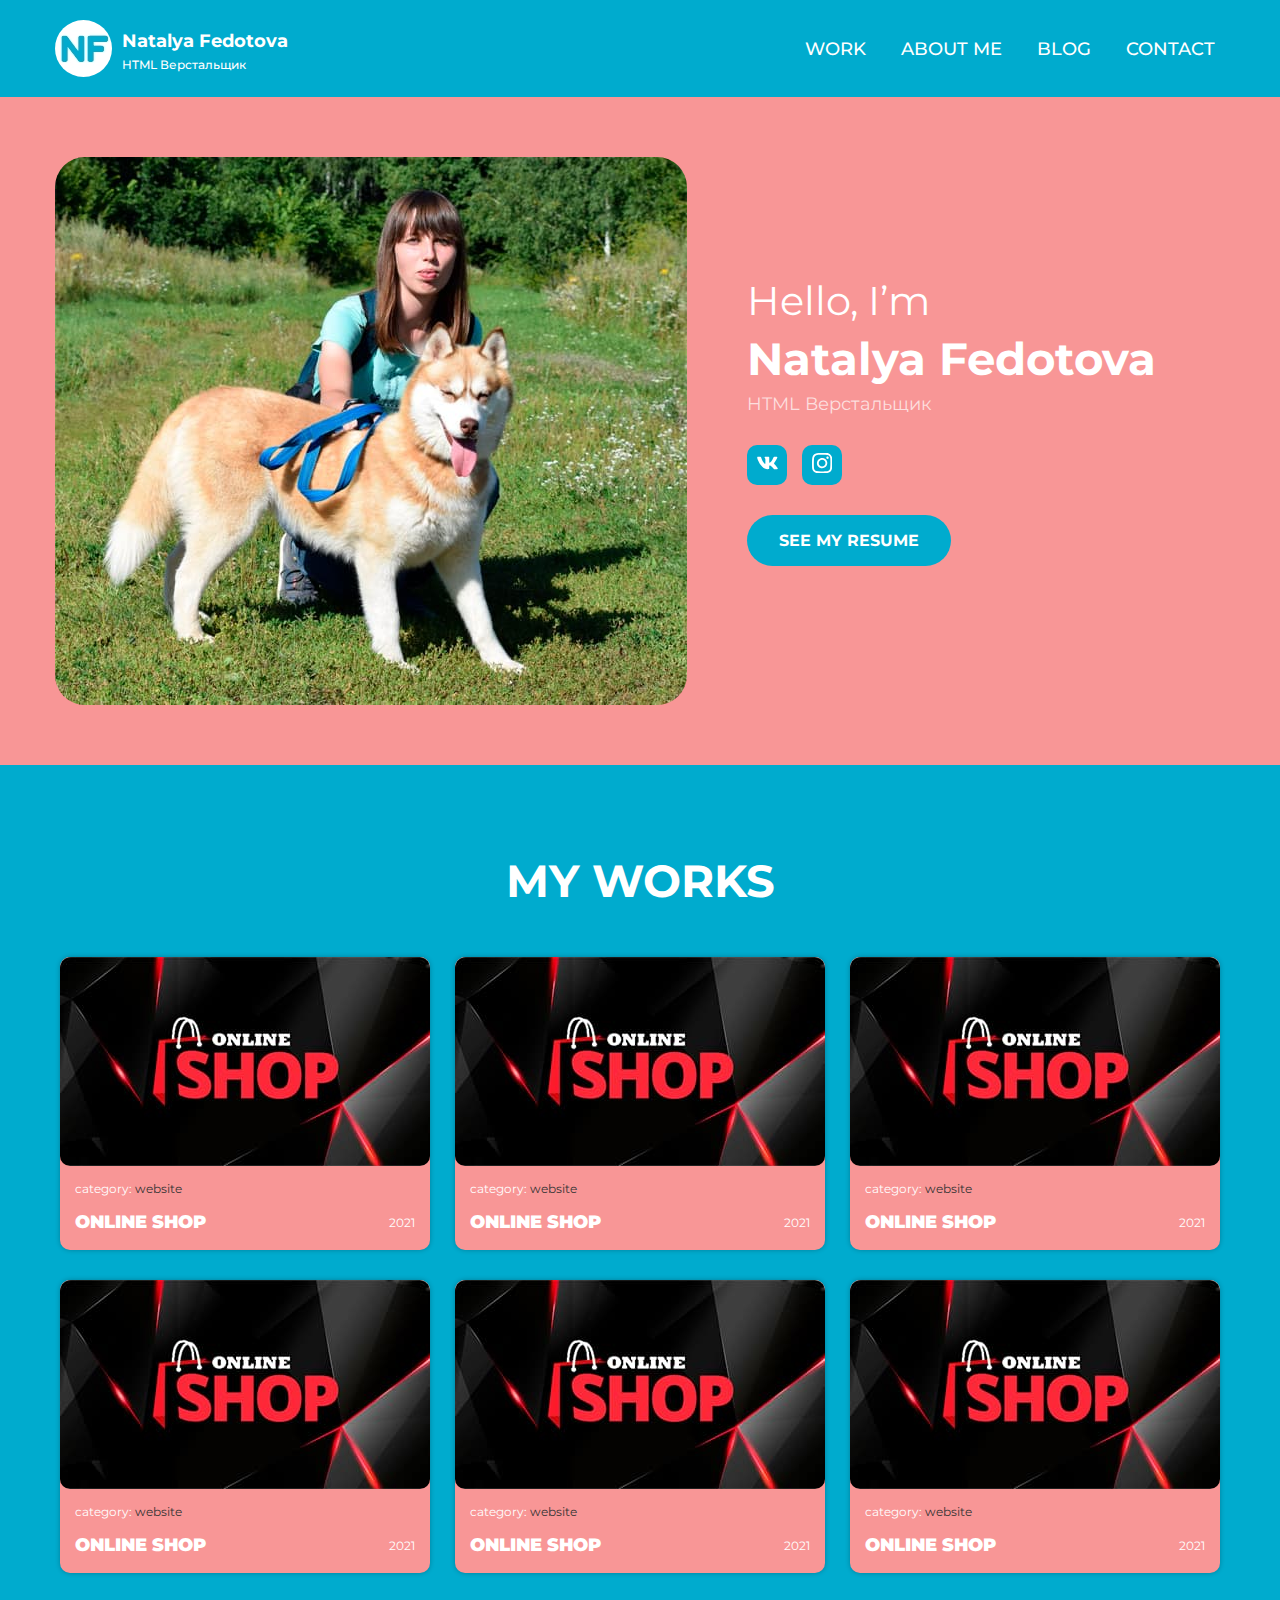
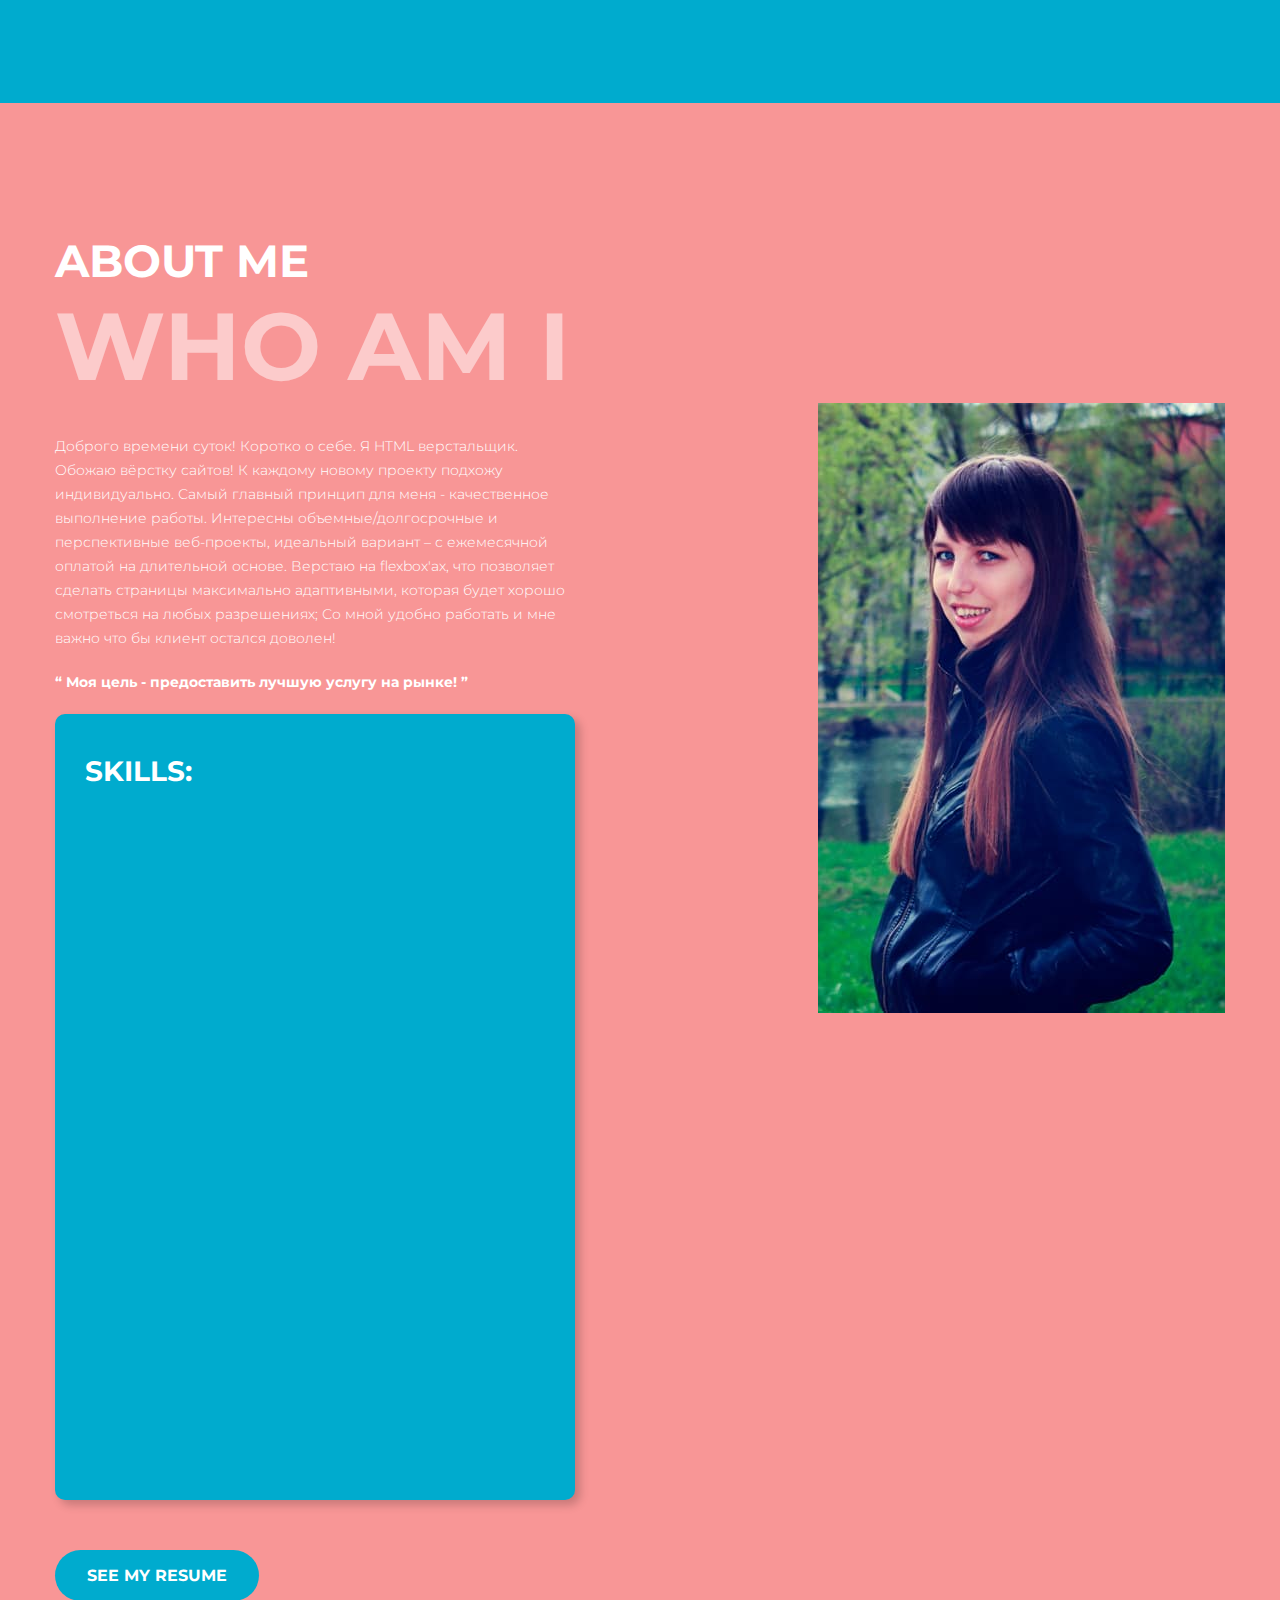
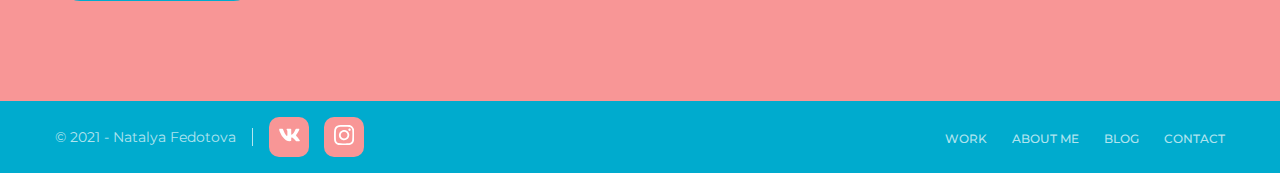
==== commit c9d9c232: "replacement photo" ====
--- a/index.html
+++ b/index.html
@@ -295,21 +295,6 @@
 							<div class="progress-line figma"><span></span></div>
 						</div>
 					</div>
-
-					<!-- <ul class="about__list">
-						<li class="about__item">HTML (HTML5)</li>
-						<li class="about__item">CSS (CSS3)</li>
-						<li class="about__item">FLEXBOX</li>
-						<li class="about__item">CSS GRID</li>
-						<li class="about__item">GIT</li>
-						<li class="about__item">JQuery(Написание, адаптация и использование плагинов под свои нужды);</li>
-						<li class="about__item">Использую BEM методологию именования классов;</li>
-						<li class="about__item">СSS препроцессор SASS/SCSS;</li>
-						<li class="about__item">Сборщик проектов Gulp;</li>
-						<li class="about__item">Bootrsrap 4;</li>
-						<li class="about__item">Семантичная, валидная и модульная верстка;</li>
-						<li class="about__item">Photoshop/Figma</li>
-					</ul> -->
 				</div>
 				<button class="btn intro__btn" type="button" data-modal="#modal-resume">SEE MY RESUME</button>
 			</div>
--- a/css/index.min.css
+++ b/css/index.min.css
@@ -1 +1 @@
-html{-webkit-box-sizing:border-box;box-sizing:border-box}*,*::after,*::before{-webkit-box-sizing:inherit;box-sizing:inherit}ul[class],ol[class]{padding:0}body,h1,h2,h3,h4,h5,h6,p,ul,ol,li,figure,figcaption,blockquote,dl,dd{margin:0}ul[class]{list-style:none}img{max-width:100%;display:block}input,button,textarea,select{font:inherit}a{text-decoration:none}html,body{height:100%}body{display:-webkit-box;display:-ms-flexbox;display:flex;-webkit-box-orient:vertical;-webkit-box-direction:normal;-ms-flex-direction:column;flex-direction:column;font-family:"Montserrat", sans-serif;color:#fff;font-size:18px}.main{-webkit-box-flex:1;-ms-flex-positive:1;flex-grow:1}.container{max-width:1200px;margin:0 auto;padding:0 15px}.title{line-height:32px;font-size:45px;font-weight:700;text-align:center}.menu__btn{display:none}.menu__list{display:-webkit-box;display:-ms-flexbox;display:flex;margin-right:10px}.menu__list-item+.menu__list-item{padding-left:35px}.menu__list-item{-webkit-transition:all 0.5s;-o-transition:all 0.5s;transition:all 0.5s}.menu__list-item:hover{-webkit-transform:scale(1.2);-ms-transform:scale(1.2);transform:scale(1.2)}.menu__list-link{color:#fff;-webkit-transition:all 0.8s;-o-transition:all 0.8s;transition:all 0.8s;font-weight:500;text-transform:uppercase}.menu__list-link:hover{color:#f89696;border-bottom:1px solid #f89696}.btn{display:inline-block;padding:16px 32px;border:none;border-radius:28px;background-color:#00abce;cursor:pointer;font-size:16px;color:#fff;text-transform:uppercase;text-align:center;font-weight:700;-webkit-transition:all 0.7s;-o-transition:all 0.7s;transition:all 0.7s}.btn:hover{background-color:#fff;color:#00abce;border:1px solid #00abce}.social__list{display:-webkit-box;display:-ms-flexbox;display:flex;margin:30px 0}.social__item{display:-webkit-box;display:-ms-flexbox;display:flex;-webkit-box-align:center;-ms-flex-align:center;align-items:center;-webkit-box-pack:center;-ms-flex-pack:center;justify-content:center;width:40px;height:40px;border-radius:10px;background-color:#00abce;cursor:pointer;-webkit-transition:all 0.5s;-o-transition:all 0.5s;transition:all 0.5s}.social__item .social__link{-webkit-transition:all 0.5s;-o-transition:all 0.5s;transition:all 0.5s}.social__item .social__link svg g path{fill:#fff}.social__item:hover{background-color:#fff;-webkit-transform:translateY(-5px);-ms-transform:translateY(-5px);transform:translateY(-5px)}.social__item:hover svg g path{fill:#00abce}.social__item+.social__item{margin-left:15px}@media (max-width: 715px){.menu{margin-left:40px}.menu__list{-webkit-transform:translateY(-200%);-ms-transform:translateY(-200%);transform:translateY(-200%);position:absolute;top:95px;width:100%;left:0;-webkit-box-orient:vertical;-webkit-box-direction:normal;-ms-flex-direction:column;flex-direction:column;-webkit-box-align:center;-ms-flex-align:center;align-items:center;z-index:5;-webkit-transition:all 0.5s;-o-transition:all 0.5s;transition:all 0.5s;background-color:#f89696}.menu__list.menu__list--active{-webkit-transform:translateY(0%);-ms-transform:translateY(0%);transform:translateY(0%)}.menu__list-item+.menu__list-item{padding-left:0px}.menu__list-item{width:100%;padding:0 15px}.menu__list-item:hover{color:#00abce;border-bottom:1px solid #00abce}.menu__list-item:hover:last-child{border-bottom:none}.menu__list-link{display:block;padding:12px 0;text-align:center}.menu__list-link:hover{color:#00abce;border-bottom:none}.menu__btn{width:30px;height:22px;border:none;background-color:transparent;display:-webkit-box;display:-ms-flexbox;display:flex;-webkit-box-align:center;-ms-flex-align:center;align-items:center;-webkit-box-pack:center;-ms-flex-pack:center;justify-content:center;position:relative;padding:0}.menu__btn span{width:100%;height:3px;background-color:#333}.menu__btn::after,.menu__btn::before{content:"";position:absolute;width:100%;height:3px;background-color:#333}.menu__btn::before{top:0}.menu__btn::after{bottom:0}}@media (max-width: 390px){.title{font-size:38px}}.header{padding:20px 0;background-color:#00abce}.header__inner{display:-webkit-box;display:-ms-flexbox;display:flex;-webkit-box-pack:justify;-ms-flex-pack:justify;justify-content:space-between;-webkit-box-align:center;-ms-flex-align:center;align-items:center}.user{display:-webkit-box;display:-ms-flexbox;display:flex}.user__images{max-width:57px;height:57px}.user__images img{max-width:57px;border-radius:50%}.user__content{padding-top:5px;padding-left:10px}.user__name{color:#fff;padding:5px 0;font-weight:700}.user__profession{color:#fff;font-size:12px;font-weight:500}@media (max-width: 350px){.user__name{font-size:16px}}.footer{background-color:#00abce;padding:16px 0}.footer__inner{display:-webkit-box;display:-ms-flexbox;display:flex;-webkit-box-align:center;-ms-flex-align:center;align-items:center;-webkit-box-pack:justify;-ms-flex-pack:justify;justify-content:space-between}.footer__info{display:-webkit-box;display:-ms-flexbox;display:flex;-webkit-box-align:center;-ms-flex-align:center;align-items:center}.footer__copy{font-size:14px;color:rgba(255,255,255,0.7);border-right:1px solid rgba(255,255,255,0.7);padding-right:16px;margin-right:16px}.footer__list{margin:0}.footer__item{background-color:#f89696}.footer-menu__list{display:-webkit-box;display:-ms-flexbox;display:flex}.footer-menu__item+.footer-menu__item{padding-left:25px}.footer-menu__item{-webkit-transition:all 0.5s;-o-transition:all 0.5s;transition:all 0.5s}.footer-menu__item:hover{-webkit-transform:scale(1.2);-ms-transform:scale(1.2);transform:scale(1.2)}.footer-menu__link{color:rgba(255,255,255,0.7);-webkit-transition:all 0.8s;-o-transition:all 0.8s;transition:all 0.8s;font-weight:500;font-size:12px;text-transform:uppercase}.footer-menu__link:hover{color:#f89696;border-bottom:1px solid #f89696}@media (max-width: 640px){.footer__inner{display:block}.footer__info{-webkit-box-pack:center;-ms-flex-pack:center;justify-content:center;margin-bottom:10px}.footer__copy{font-size:12px}.footer-menu__list{-webkit-box-pack:center;-ms-flex-pack:center;justify-content:center}.footer-menu__link{font-size:10px}.social__item{width:35px;height:35px}}.intro{background-color:#f89696}.intro__inner{display:-webkit-box;display:-ms-flexbox;display:flex;-webkit-box-align:center;-ms-flex-align:center;align-items:center}.intro__images{padding:60px 0;margin-right:60px}.intro__images img{width:650px;-o-object-fit:cover;object-fit:cover;border-radius:30px}.intro__content{padding:100px 0 120px;color:#fff}.intro__subtitle{font-weight:400;font-size:40px}.intro__title{font-weight:700;font-size:45px;line-height:68px}.intro__text{font-weight:400;font-size:18px;color:rgba(255,255,255,0.7)}@media (max-width: 1160px){.intro__subtitle{font-size:30px}.intro__title{font-size:35px;line-height:52px}.intro__images img{width:585px}}@media (max-width: 1000px){.intro__inner{-ms-flex-wrap:wrap;flex-wrap:wrap;-webkit-box-pack:center;-ms-flex-pack:center;justify-content:center}.intro__content{padding:50px 0 60px;text-align:center}.intro__list{-webkit-box-pack:center;-ms-flex-pack:center;justify-content:center}.intro__btn{display:block;margin:0 auto}.intro__images{max-width:100%;margin-right:0}.intro__images img{width:100%}}@media (max-width: 500px){.intro__content{padding:0 0 45px}}@media (max-width: 390px){.intro__title{font-size:28px;line-height:42px}.intro__subtitle{font-size:24px}.intro__text{font-size:14px}}.portfolio{padding:100px 0;background-color:#00abce}.portfolio__title{margin-bottom:60px;text-transform:uppercase}.portfolio__inner{display:-webkit-box;display:-ms-flexbox;display:flex;-webkit-box-pack:justify;-ms-flex-pack:justify;justify-content:space-between;-ms-flex-wrap:wrap;flex-wrap:wrap}.portfolio__item{-webkit-box-shadow:0px 0px 5px 0px rgba(0,0,0,0.25);box-shadow:0px 0px 5px 0px rgba(0,0,0,0.25);border-radius:10px;max-width:370px;background-color:#f89696;margin:0 5px 30px;-webkit-transition:all 0.5s;-o-transition:all 0.5s;transition:all 0.5s}.portfolio__item:hover{-webkit-transform:translateY(-5px);-ms-transform:translateY(-5px);transform:translateY(-5px);-webkit-box-shadow:0px 0px 25px 0px #fff;box-shadow:0px 0px 25px 0px #fff}.portfolio__content{padding:15px}.portfolio__images{max-width:370px;height:209px}.portfolio__images img{max-width:370px;height:209px;-o-object-fit:cover;object-fit:cover;border-radius:10px}.portfolio__box{display:-webkit-box;display:-ms-flexbox;display:flex;-webkit-box-pack:justify;-ms-flex-pack:justify;justify-content:space-between}.portfolio__text{font-size:12px;margin-bottom:15px;color:#333}.portfolio__text span{color:#fff}.portfolio__name{text-transform:uppercase;font-weight:900;color:#fff;-webkit-transition:all 0.5s;-o-transition:all 0.5s;transition:all 0.5s}.portfolio__name:hover{color:#00abce}.portfolio__date{font-size:12px;line-height:24px}@media (max-width: 1200px){.portfolio__inner{display:-ms-grid;display:grid;-ms-grid-columns:(1fr)[2];grid-template-columns:repeat(2, 1fr);grid-gap:30px}.portfolio__item{max-width:100%;width:100%;border-radius:15px}.portfolio__images{max-width:100%}.portfolio__images img{border-top-left-radius:15px;border-top-right-radius:15px;max-width:100%;width:100%}}@media (max-width: 715px){.portfolio__inner{-ms-grid-columns:(1fr)[1];grid-template-columns:repeat(1, 1fr)}}@media (max-width: 390px){.portfolio{padding:60px 0 30px}}.about{background-color:#f89696;padding:100px 0}.about__inner{display:-webkit-box;display:-ms-flexbox;display:flex;-webkit-box-pack:justify;-ms-flex-pack:justify;justify-content:space-between}.about__content{margin-top:30px;max-width:520px}.about__images{margin-top:200px;width:407px;height:610px;margin-left:60px}.about__images img{max-width:407px;height:610px;-o-object-fit:cover;object-fit:cover}.about__title{font-size:45px;font-weight:700;text-transform:uppercase}.about__big-title{font-size:95px;font-weight:700;text-transform:uppercase;color:rgba(255,255,255,0.5)}.about__text{font-size:14px;line-height:24px;font-weight:300;margin:30px 0 50px}.about__skills{margin:20px 0;text-transform:uppercase;font-size:28px;font-weight:700}.about__quote{margin:20px 0;font-weight:700;display:inline-block}.skills-bar{max-width:600px;background-color:#00abce;border-radius:10px;padding:25px 30px;-webkit-box-shadow:5px 5px 10px rgba(0,0,0,0.2);box-shadow:5px 5px 10px rgba(0,0,0,0.2);text-align:left}.skills-bar .bar{margin:20px 0}.skills-bar .bar:first-child{margin-top:0}.skills-bar .bar .info{margin-bottom:5px}.skills-bar .bar .info span{font-size:13px;font-weight:400;opacity:0;-webkit-animation:showText 0.5s 1s linear forwards;animation:showText 0.5s 1s linear forwards}.skills-bar .bar .progress-line{height:5px;width:100%;background-color:#f0f0f0;border-radius:10px;-webkit-transform:scaleX(0);-ms-transform:scaleX(0);transform:scaleX(0);-webkit-transform-origin:left;-ms-transform-origin:left;transform-origin:left;-webkit-box-shadow:inset 0px 1px 1px rgba(0,0,0,0.05),0px 1px rgba(255,255,255,0.8);box-shadow:inset 0px 1px 1px rgba(0,0,0,0.05),0px 1px rgba(255,255,255,0.8);-webkit-animation:animate 1s cubic-bezier(1, 0, 0.5, 1) forwards;animation:animate 1s cubic-bezier(1, 0, 0.5, 1) forwards;position:relative}.skills-bar .bar .progress-line.html span{width:90%}.skills-bar .bar .progress-line.css span{width:90%}.skills-bar .bar .progress-line.grid span{width:60%}.skills-bar .bar .progress-line.flexbox span{width:85%}.skills-bar .bar .progress-line.git span{width:70%}.skills-bar .bar .progress-line.jquery span{width:60%}.skills-bar .bar .progress-line.bem span{width:90%}.skills-bar .bar .progress-line.sass span{width:80%}.skills-bar .bar .progress-line.gulp span{width:70%}.skills-bar .bar .progress-line.bootstrap span{width:55%}.skills-bar .bar .progress-line.modul span{width:80%}.skills-bar .bar .progress-line.figma span{width:95%}.skills-bar .bar .progress-line span{height:100%;width:80%;background-color:#f89696;position:absolute;border-radius:10px;-webkit-transform:scaleX(0);-ms-transform:scaleX(0);transform:scaleX(0);-webkit-transform-origin:left;-ms-transform-origin:left;transform-origin:left;-webkit-animation:animate 1s 1s cubic-bezier(1, 0, 0.5, 1) forwards;animation:animate 1s 1s cubic-bezier(1, 0, 0.5, 1) forwards}.skills-bar .bar .progress-line span::after{position:absolute;right:0;top:-28px;color:#fff;font-size:12px;font-weight:500;background-color:#000;padding:1px 8px;border-radius:3px;opacity:0;-webkit-animation:showText2 0.5s 1.5s linear forwards;animation:showText2 0.5s 1.5s linear forwards}.skills-bar .bar .progress-line.html span::after{content:"90%"}.skills-bar .bar .progress-line.css span::after{content:"90%"}.skills-bar .bar .progress-line.grid span::after{content:"60%"}.skills-bar .bar .progress-line.flexbox span::after{content:"85%"}.skills-bar .bar .progress-line.git span::after{content:"70%"}.skills-bar .bar .progress-line.jquery span::after{content:"60%"}.skills-bar .bar .progress-line.bem span::after{content:"90%"}.skills-bar .bar .progress-line.sass span::after{content:"80%"}.skills-bar .bar .progress-line.gulp span::after{content:"70%"}.skills-bar .bar .progress-line.bootstrap span::after{content:"55%"}.skills-bar .bar .progress-line.modul span::after{content:"80%"}.skills-bar .bar .progress-line.figma span::after{content:"95%"}@-webkit-keyframes animate{100%{-webkit-transform:scaleX(1);transform:scaleX(1)}}@keyframes animate{100%{-webkit-transform:scaleX(1);transform:scaleX(1)}}@-webkit-keyframes showText{100%{opacity:1}}@keyframes showText{100%{opacity:1}}@-webkit-keyframes showText2{100%{opacity:1}}@keyframes showText2{100%{opacity:1}}@media (max-width: 1100px){.about__inner{-ms-flex-wrap:wrap;flex-wrap:wrap;-webkit-box-orient:vertical;-webkit-box-direction:reverse;-ms-flex-direction:column-reverse;flex-direction:column-reverse}.about__images{width:100%;margin:0 0 30px 0}.about__images img{margin:0 auto}.about__content{max-width:100%;width:100%;text-align:center}.skills-bar{margin:0 auto}}@media (max-width: 580px){.about{padding:60px 0}.about__content{margin-top:0}.about__big-title{font-size:74px}}@media (max-width: 480px){.about__images{height:auto}.about__images img{max-width:100%;height:auto}}@media (max-width: 445px){.about__title{font-size:32px}.about__big-title{font-size:50px}}.modal{display:none;width:100%;height:100%;padding:16px;overflow:auto;background-color:rgba(55,124,180,0.55);position:fixed;top:0;left:0;z-index:1000}.modal__dialog{width:100%;max-width:1200px;text-align:center;margin:auto;position:relative;background-color:#fff}.modal__title{color:#333;font-weight:700;font-size:32px;padding:40px 0;text-transform:uppercase}.modal__img{width:100%;height:100%}.modal__btn{margin:30px 0}.modal-show{display:-webkit-box;display:-ms-flexbox;display:flex}
+html{-webkit-box-sizing:border-box;box-sizing:border-box}*,*::after,*::before{-webkit-box-sizing:inherit;box-sizing:inherit}ul[class],ol[class]{padding:0}body,h1,h2,h3,h4,h5,h6,p,ul,ol,li,figure,figcaption,blockquote,dl,dd{margin:0}ul[class]{list-style:none}img{max-width:100%;display:block}input,button,textarea,select{font:inherit}a{text-decoration:none}html,body{height:100%}body{display:-webkit-box;display:-ms-flexbox;display:flex;-webkit-box-orient:vertical;-webkit-box-direction:normal;-ms-flex-direction:column;flex-direction:column;font-family:"Montserrat", sans-serif;color:#fff;font-size:18px}.main{-webkit-box-flex:1;-ms-flex-positive:1;flex-grow:1}.container{max-width:1200px;margin:0 auto;padding:0 15px}.title{line-height:32px;font-size:45px;font-weight:700;text-align:center}.menu__btn{display:none}.menu__list{display:-webkit-box;display:-ms-flexbox;display:flex;margin-right:10px}.menu__list-item+.menu__list-item{padding-left:35px}.menu__list-item{-webkit-transition:all 0.5s;-o-transition:all 0.5s;transition:all 0.5s}.menu__list-item:hover{-webkit-transform:scale(1.2);-ms-transform:scale(1.2);transform:scale(1.2)}.menu__list-link{color:#fff;-webkit-transition:all 0.8s;-o-transition:all 0.8s;transition:all 0.8s;font-weight:500;text-transform:uppercase}.menu__list-link:hover{color:#f89696;border-bottom:1px solid #f89696}.btn{display:inline-block;padding:16px 32px;border:none;border-radius:28px;background-color:#00abce;cursor:pointer;font-size:16px;color:#fff;text-transform:uppercase;text-align:center;font-weight:700;-webkit-transition:all 0.7s;-o-transition:all 0.7s;transition:all 0.7s}.btn:hover{background-color:#fff;color:#00abce;border:1px solid #00abce}.social__list{display:-webkit-box;display:-ms-flexbox;display:flex;margin:30px 0}.social__item{display:-webkit-box;display:-ms-flexbox;display:flex;-webkit-box-align:center;-ms-flex-align:center;align-items:center;-webkit-box-pack:center;-ms-flex-pack:center;justify-content:center;width:40px;height:40px;border-radius:10px;background-color:#00abce;cursor:pointer;-webkit-transition:all 0.5s;-o-transition:all 0.5s;transition:all 0.5s}.social__item .social__link{-webkit-transition:all 0.5s;-o-transition:all 0.5s;transition:all 0.5s}.social__item .social__link svg g path{fill:#fff}.social__item:hover{background-color:#fff;-webkit-transform:translateY(-5px);-ms-transform:translateY(-5px);transform:translateY(-5px)}.social__item:hover svg g path{fill:#00abce}.social__item+.social__item{margin-left:15px}@media (max-width: 715px){.menu{margin-left:40px}.menu__list{-webkit-transform:translateY(-200%);-ms-transform:translateY(-200%);transform:translateY(-200%);position:absolute;top:95px;width:100%;left:0;-webkit-box-orient:vertical;-webkit-box-direction:normal;-ms-flex-direction:column;flex-direction:column;-webkit-box-align:center;-ms-flex-align:center;align-items:center;z-index:5;-webkit-transition:all 0.5s;-o-transition:all 0.5s;transition:all 0.5s;background-color:#f89696}.menu__list.menu__list--active{-webkit-transform:translateY(0%);-ms-transform:translateY(0%);transform:translateY(0%)}.menu__list-item+.menu__list-item{padding-left:0px}.menu__list-item{width:100%;padding:0 15px}.menu__list-item:hover{color:#00abce;border-bottom:1px solid #00abce}.menu__list-item:hover:last-child{border-bottom:none}.menu__list-link{display:block;padding:12px 0;text-align:center}.menu__list-link:hover{color:#00abce;border-bottom:none}.menu__btn{width:30px;height:22px;border:none;background-color:transparent;display:-webkit-box;display:-ms-flexbox;display:flex;-webkit-box-align:center;-ms-flex-align:center;align-items:center;-webkit-box-pack:center;-ms-flex-pack:center;justify-content:center;position:relative;padding:0}.menu__btn span{width:100%;height:3px;background-color:#333}.menu__btn::after,.menu__btn::before{content:"";position:absolute;width:100%;height:3px;background-color:#333}.menu__btn::before{top:0}.menu__btn::after{bottom:0}}@media (max-width: 390px){.title{font-size:38px}}.header{padding:20px 0;background-color:#00abce}.header__inner{display:-webkit-box;display:-ms-flexbox;display:flex;-webkit-box-pack:justify;-ms-flex-pack:justify;justify-content:space-between;-webkit-box-align:center;-ms-flex-align:center;align-items:center}.user{display:-webkit-box;display:-ms-flexbox;display:flex}.user__images{max-width:57px;height:57px}.user__images img{max-width:57px;border-radius:50%}.user__content{padding-top:5px;padding-left:10px}.user__name{color:#fff;padding:5px 0;font-weight:700}.user__profession{color:#fff;font-size:12px;font-weight:500}@media (max-width: 350px){.user__name{font-size:16px}}.footer{background-color:#00abce;padding:16px 0}.footer__inner{display:-webkit-box;display:-ms-flexbox;display:flex;-webkit-box-align:center;-ms-flex-align:center;align-items:center;-webkit-box-pack:justify;-ms-flex-pack:justify;justify-content:space-between}.footer__info{display:-webkit-box;display:-ms-flexbox;display:flex;-webkit-box-align:center;-ms-flex-align:center;align-items:center}.footer__copy{font-size:14px;color:rgba(255,255,255,0.7);border-right:1px solid rgba(255,255,255,0.7);padding-right:16px;margin-right:16px}.footer__list{margin:0}.footer__item{background-color:#f89696}.footer-menu__list{display:-webkit-box;display:-ms-flexbox;display:flex}.footer-menu__item+.footer-menu__item{padding-left:25px}.footer-menu__item{-webkit-transition:all 0.5s;-o-transition:all 0.5s;transition:all 0.5s}.footer-menu__item:hover{-webkit-transform:scale(1.2);-ms-transform:scale(1.2);transform:scale(1.2)}.footer-menu__link{color:rgba(255,255,255,0.7);-webkit-transition:all 0.8s;-o-transition:all 0.8s;transition:all 0.8s;font-weight:500;font-size:12px;text-transform:uppercase}.footer-menu__link:hover{color:#f89696;border-bottom:1px solid #f89696}@media (max-width: 640px){.footer__inner{display:block}.footer__info{-webkit-box-pack:center;-ms-flex-pack:center;justify-content:center;margin-bottom:10px}.footer__copy{font-size:12px}.footer-menu__list{-webkit-box-pack:center;-ms-flex-pack:center;justify-content:center}.footer-menu__link{font-size:10px}.social__item{width:35px;height:35px}}.intro{background-color:#f89696}.intro__inner{display:-webkit-box;display:-ms-flexbox;display:flex;-webkit-box-align:center;-ms-flex-align:center;align-items:center}.intro__images{padding:60px 0;margin-right:60px}.intro__images img{width:632px;-o-object-fit:cover;object-fit:cover;border-radius:30px}.intro__content{padding:100px 0 120px;color:#fff}.intro__subtitle{font-weight:400;font-size:40px}.intro__title{font-weight:700;font-size:45px;line-height:68px}.intro__text{font-weight:400;font-size:18px;color:rgba(255,255,255,0.7)}@media (max-width: 1160px){.intro__subtitle{font-size:30px}.intro__title{font-size:35px;line-height:52px}.intro__images img{width:585px}}@media (max-width: 1000px){.intro__inner{-ms-flex-wrap:wrap;flex-wrap:wrap;-webkit-box-pack:center;-ms-flex-pack:center;justify-content:center}.intro__content{padding:50px 0 60px;text-align:center}.intro__list{-webkit-box-pack:center;-ms-flex-pack:center;justify-content:center}.intro__btn{display:block;margin:0 auto}.intro__images{max-width:100%;margin-right:0}.intro__images img{width:100%}}@media (max-width: 500px){.intro__content{padding:0 0 45px}}@media (max-width: 390px){.intro__title{font-size:28px;line-height:42px}.intro__subtitle{font-size:24px}.intro__text{font-size:14px}}.portfolio{padding:100px 0;background-color:#00abce}.portfolio__title{margin-bottom:60px;text-transform:uppercase}.portfolio__inner{display:-webkit-box;display:-ms-flexbox;display:flex;-webkit-box-pack:justify;-ms-flex-pack:justify;justify-content:space-between;-ms-flex-wrap:wrap;flex-wrap:wrap}.portfolio__item{-webkit-box-shadow:0px 0px 5px 0px rgba(0,0,0,0.25);box-shadow:0px 0px 5px 0px rgba(0,0,0,0.25);border-radius:10px;max-width:370px;background-color:#f89696;margin:0 5px 30px;-webkit-transition:all 0.5s;-o-transition:all 0.5s;transition:all 0.5s}.portfolio__item:hover{-webkit-transform:translateY(-5px);-ms-transform:translateY(-5px);transform:translateY(-5px);-webkit-box-shadow:0px 0px 25px 0px #fff;box-shadow:0px 0px 25px 0px #fff}.portfolio__content{padding:15px}.portfolio__images{max-width:370px;height:209px}.portfolio__images img{max-width:370px;height:209px;-o-object-fit:cover;object-fit:cover;border-radius:10px}.portfolio__box{display:-webkit-box;display:-ms-flexbox;display:flex;-webkit-box-pack:justify;-ms-flex-pack:justify;justify-content:space-between}.portfolio__text{font-size:12px;margin-bottom:15px;color:#333}.portfolio__text span{color:#fff}.portfolio__name{text-transform:uppercase;font-weight:900;color:#fff;-webkit-transition:all 0.5s;-o-transition:all 0.5s;transition:all 0.5s}.portfolio__name:hover{color:#00abce}.portfolio__date{font-size:12px;line-height:24px}@media (max-width: 1200px){.portfolio__inner{display:-ms-grid;display:grid;-ms-grid-columns:(1fr)[2];grid-template-columns:repeat(2, 1fr);grid-gap:30px}.portfolio__item{max-width:100%;width:100%;border-radius:15px}.portfolio__images{max-width:100%}.portfolio__images img{border-top-left-radius:15px;border-top-right-radius:15px;max-width:100%;width:100%}}@media (max-width: 715px){.portfolio__inner{-ms-grid-columns:(1fr)[1];grid-template-columns:repeat(1, 1fr)}}@media (max-width: 390px){.portfolio{padding:60px 0 30px}}.about{background-color:#f89696;padding:100px 0}.about__inner{display:-webkit-box;display:-ms-flexbox;display:flex;-webkit-box-pack:justify;-ms-flex-pack:justify;justify-content:space-between}.about__content{margin-top:30px;max-width:520px}.about__images{margin-top:200px;width:407px;height:610px;margin-left:60px}.about__images img{max-width:407px;height:610px;-o-object-fit:cover;object-fit:cover}.about__title{font-size:45px;font-weight:700;text-transform:uppercase}.about__big-title{font-size:95px;font-weight:700;text-transform:uppercase;color:rgba(255,255,255,0.5)}.about__text{font-size:14px;line-height:24px;font-weight:300;margin:30px 0 50px}.about__skills{margin:20px 0;text-transform:uppercase;font-size:28px;font-weight:700}.about__quote{margin:20px 0;font-weight:700;display:inline-block}.skills-bar{max-width:600px;background-color:#00abce;border-radius:10px;padding:25px 30px;-webkit-box-shadow:5px 5px 10px rgba(0,0,0,0.2);box-shadow:5px 5px 10px rgba(0,0,0,0.2);text-align:left}.skills-bar .bar{margin:20px 0}.skills-bar .bar:first-child{margin-top:0}.skills-bar .bar .info{margin-bottom:5px}.skills-bar .bar .info span{font-size:13px;font-weight:400;opacity:0;-webkit-animation:showText 0.5s 1s linear forwards;animation:showText 0.5s 1s linear forwards}.skills-bar .bar .progress-line{height:5px;width:100%;background-color:#f0f0f0;border-radius:10px;-webkit-transform:scaleX(0);-ms-transform:scaleX(0);transform:scaleX(0);-webkit-transform-origin:left;-ms-transform-origin:left;transform-origin:left;-webkit-box-shadow:inset 0px 1px 1px rgba(0,0,0,0.05),0px 1px rgba(255,255,255,0.8);box-shadow:inset 0px 1px 1px rgba(0,0,0,0.05),0px 1px rgba(255,255,255,0.8);-webkit-animation:animate 1s cubic-bezier(1, 0, 0.5, 1) forwards;animation:animate 1s cubic-bezier(1, 0, 0.5, 1) forwards;position:relative}.skills-bar .bar .progress-line.html span{width:90%}.skills-bar .bar .progress-line.css span{width:90%}.skills-bar .bar .progress-line.grid span{width:60%}.skills-bar .bar .progress-line.flexbox span{width:85%}.skills-bar .bar .progress-line.git span{width:70%}.skills-bar .bar .progress-line.jquery span{width:60%}.skills-bar .bar .progress-line.bem span{width:90%}.skills-bar .bar .progress-line.sass span{width:80%}.skills-bar .bar .progress-line.gulp span{width:70%}.skills-bar .bar .progress-line.bootstrap span{width:55%}.skills-bar .bar .progress-line.modul span{width:80%}.skills-bar .bar .progress-line.figma span{width:95%}.skills-bar .bar .progress-line span{height:100%;width:80%;background-color:#f89696;position:absolute;border-radius:10px;-webkit-transform:scaleX(0);-ms-transform:scaleX(0);transform:scaleX(0);-webkit-transform-origin:left;-ms-transform-origin:left;transform-origin:left;-webkit-animation:animate 1s 1s cubic-bezier(1, 0, 0.5, 1) forwards;animation:animate 1s 1s cubic-bezier(1, 0, 0.5, 1) forwards}.skills-bar .bar .progress-line span::after{position:absolute;right:0;top:-28px;color:#fff;font-size:12px;font-weight:500;background-color:#000;padding:1px 8px;border-radius:3px;opacity:0;-webkit-animation:showText2 0.5s 1.5s linear forwards;animation:showText2 0.5s 1.5s linear forwards}.skills-bar .bar .progress-line.html span::after{content:"90%"}.skills-bar .bar .progress-line.css span::after{content:"90%"}.skills-bar .bar .progress-line.grid span::after{content:"60%"}.skills-bar .bar .progress-line.flexbox span::after{content:"85%"}.skills-bar .bar .progress-line.git span::after{content:"70%"}.skills-bar .bar .progress-line.jquery span::after{content:"60%"}.skills-bar .bar .progress-line.bem span::after{content:"90%"}.skills-bar .bar .progress-line.sass span::after{content:"80%"}.skills-bar .bar .progress-line.gulp span::after{content:"70%"}.skills-bar .bar .progress-line.bootstrap span::after{content:"55%"}.skills-bar .bar .progress-line.modul span::after{content:"80%"}.skills-bar .bar .progress-line.figma span::after{content:"95%"}@-webkit-keyframes animate{100%{-webkit-transform:scaleX(1);transform:scaleX(1)}}@keyframes animate{100%{-webkit-transform:scaleX(1);transform:scaleX(1)}}@-webkit-keyframes showText{100%{opacity:1}}@keyframes showText{100%{opacity:1}}@-webkit-keyframes showText2{100%{opacity:1}}@keyframes showText2{100%{opacity:1}}@media (max-width: 1100px){.about__inner{-ms-flex-wrap:wrap;flex-wrap:wrap;-webkit-box-orient:vertical;-webkit-box-direction:reverse;-ms-flex-direction:column-reverse;flex-direction:column-reverse}.about__images{width:100%;margin:0 0 30px 0}.about__images img{margin:0 auto}.about__content{max-width:100%;width:100%;text-align:center}.skills-bar{margin:0 auto}}@media (max-width: 580px){.about{padding:60px 0}.about__content{margin-top:0}.about__big-title{font-size:74px}}@media (max-width: 480px){.about__images{height:auto}.about__images img{max-width:100%;height:auto}}@media (max-width: 445px){.about__title{font-size:32px}.about__big-title{font-size:50px}}.modal{display:none;width:100%;height:100%;padding:16px;overflow:auto;background-color:rgba(55,124,180,0.55);position:fixed;top:0;left:0;z-index:1000}.modal__dialog{width:100%;max-width:1200px;text-align:center;margin:auto;position:relative;background-color:#fff}.modal__title{color:#333;font-weight:700;font-size:32px;padding:40px 0;text-transform:uppercase}.modal__img{width:100%;height:100%}.modal__btn{margin:30px 0}.modal-show{display:-webkit-box;display:-ms-flexbox;display:flex}
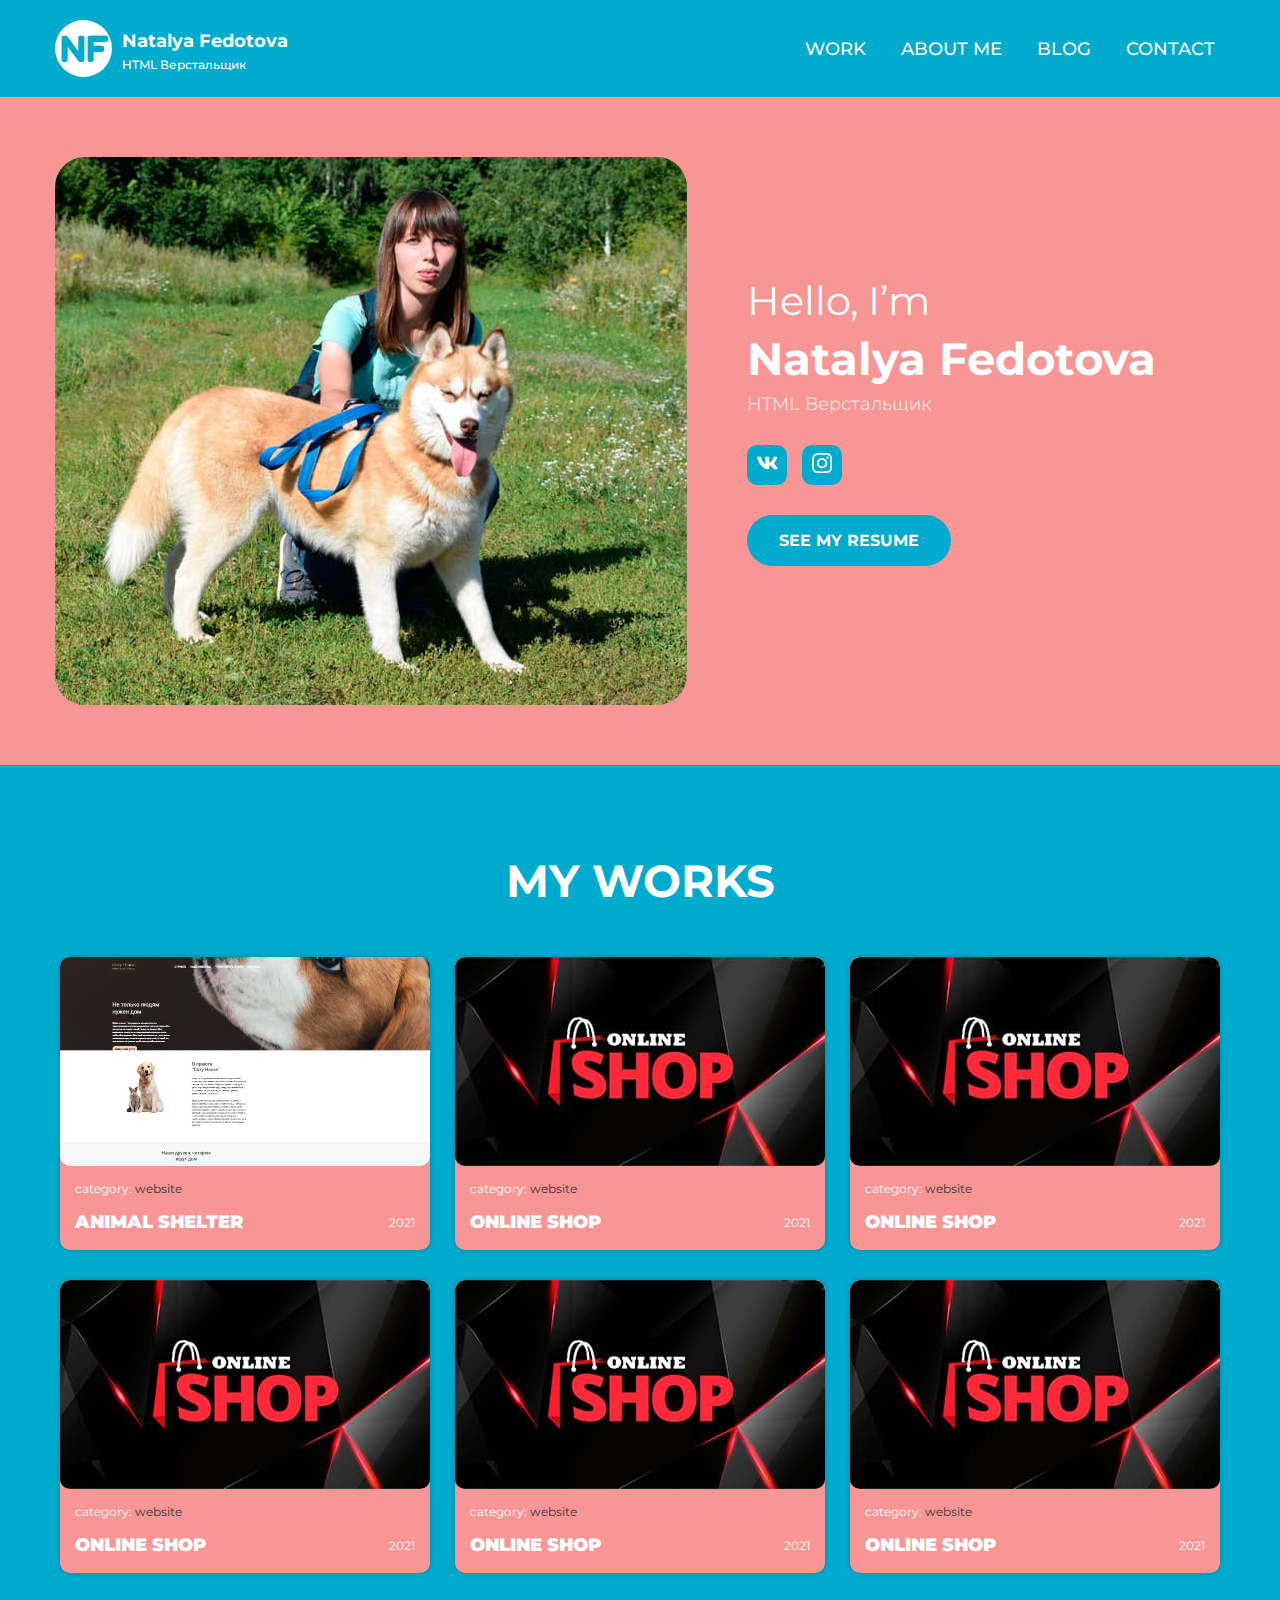
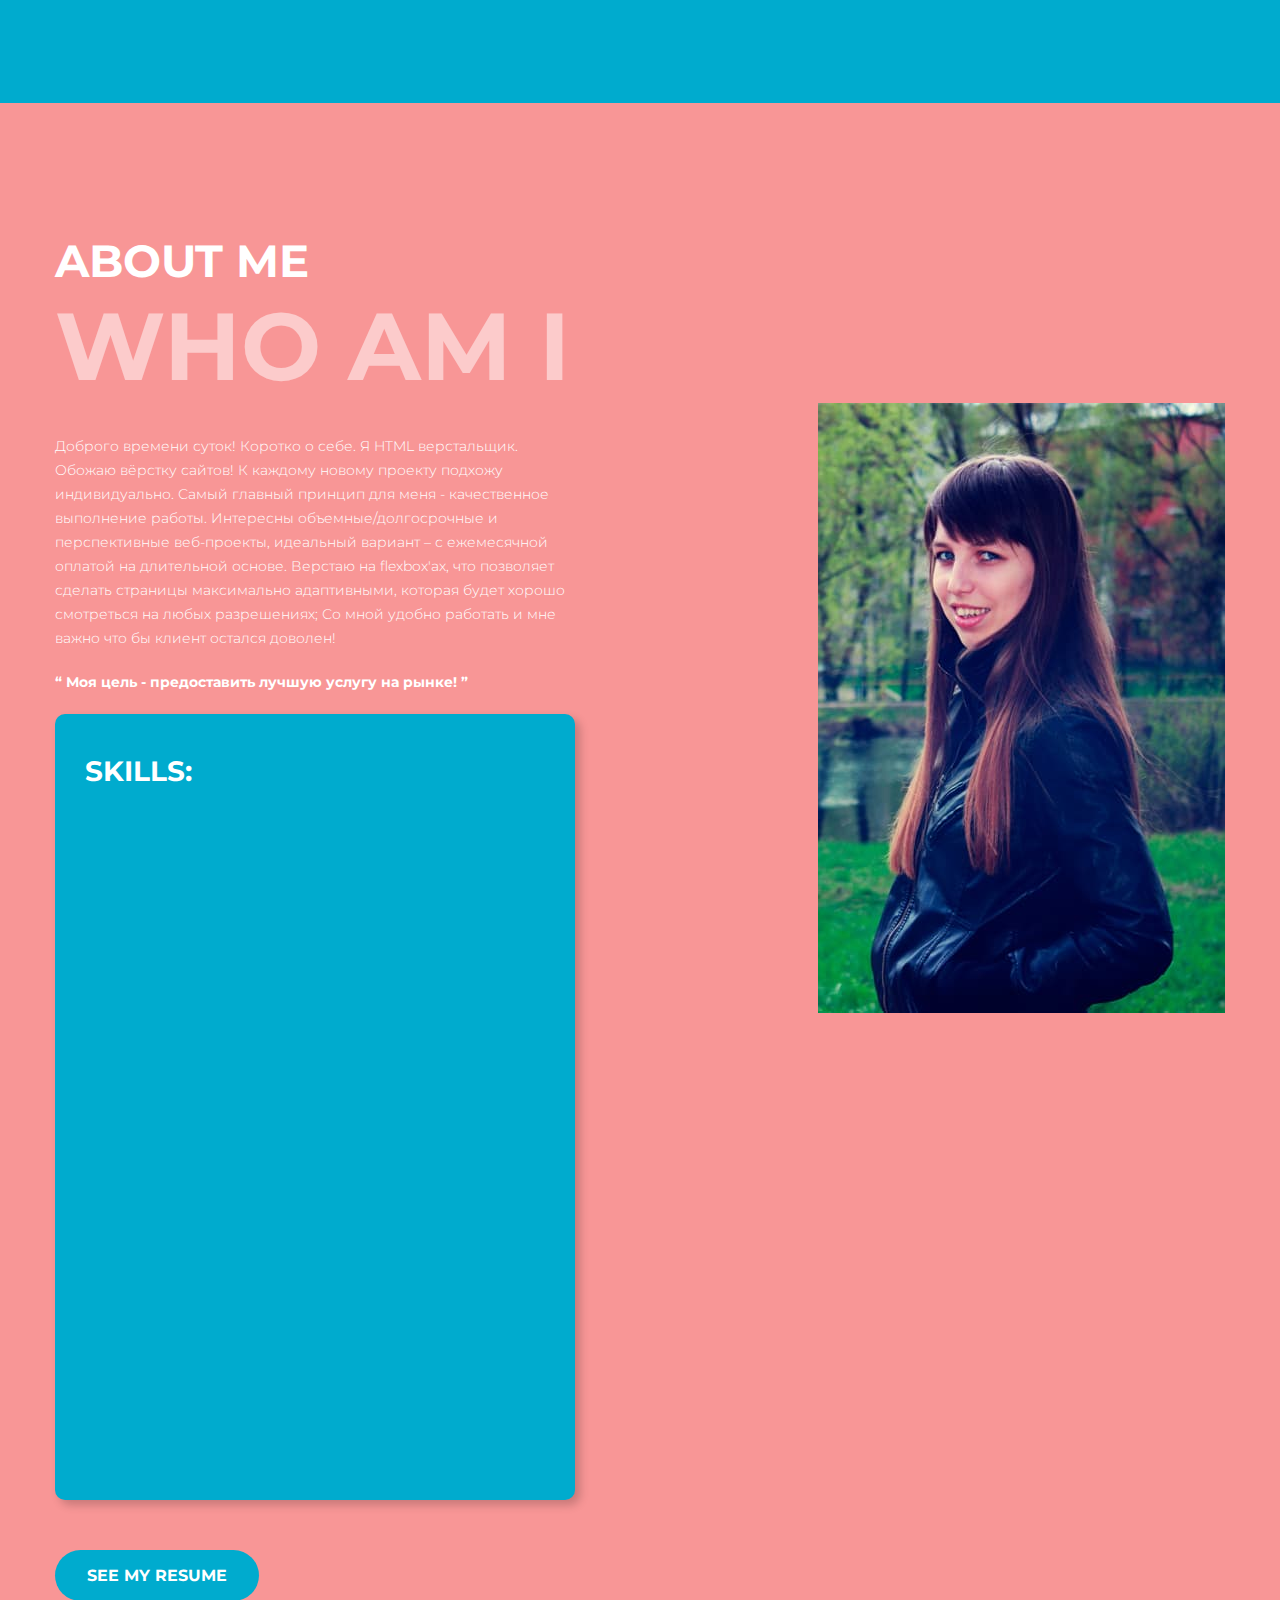
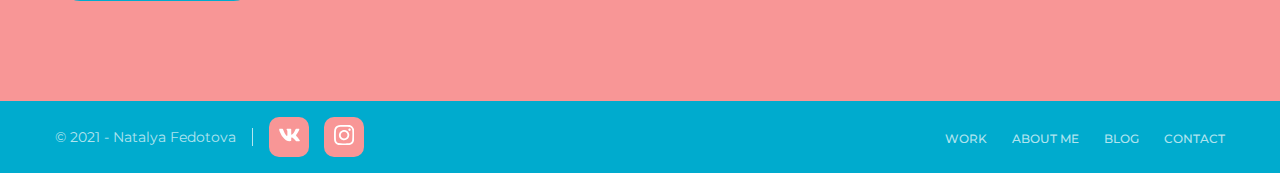
==== commit 8c88ca72: "one work animal shelter" ====
--- a/index.html
+++ b/index.html
@@ -6,7 +6,6 @@
 		<meta http-equiv="X-UA-Compatible" content="IE=edge">
 		<meta name="viewport" content="width=device-width, initial-scale=1.0">
 		<title>Portfolio</title>
-		<link href="https://fonts.googleapis.com/css2?family=Montserrat:ital,wght@0,300;0,400;0,700;1,300&display=swap" rel="stylesheet">
 		<link rel="apple-touch-icon" sizes="180x180" href="images/favicon/apple-touch-icon.png">
 		<link rel="icon" type="image/png" sizes="32x32" href="images/favicon/favicon-32x32.png">
 		<link rel="icon" type="image/png" sizes="16x16" href="images/favicon/favicon-16x16.png">
@@ -103,17 +102,18 @@
 		<h3 class="title portfolio__title">My works</h3>
 		<div class="portfolio__inner">
 			<div class="portfolio__item">
-				<a class="portfolio__item-link" href="#">
-					<div class="portfolio__images">
-						<img class="portfolio__item-img" src="images/portfolio/portfolio.jpg" alt="portfolio">
-					</div>
-				</a>
-				<div class="portfolio__content">
-					<div class="portfolio__text">
-						<span>category:</span> website
-					</div>
-					<div class="portfolio__box">
-						<a class="portfolio__name" href="#">ONLINE SHOP</a>
+				<a class="portfolio__item-link" href="https://natalihtml.github.io/cozy-house/" target="_blank">
+					<div class="portfolio__images">
+						<img class="portfolio__item-img" src="images/portfolio/animals.jpg" alt="portfolio">
+					</div>
+				</a>
+				<div class="portfolio__content">
+					<div class="portfolio__text">
+						<span>category:</span> website
+					</div>
+					<div class="portfolio__box">
+						<a class="portfolio__name" href="https://natalihtml.github.io/cozy-house/" target="_blank">animal
+							shelter</a>
 						<div class="portfolio__date">2021</div>
 					</div>
 				</div>
--- a/css/index.min.css
+++ b/css/index.min.css
@@ -1 +1 @@
-html{-webkit-box-sizing:border-box;box-sizing:border-box}*,*::after,*::before{-webkit-box-sizing:inherit;box-sizing:inherit}ul[class],ol[class]{padding:0}body,h1,h2,h3,h4,h5,h6,p,ul,ol,li,figure,figcaption,blockquote,dl,dd{margin:0}ul[class]{list-style:none}img{max-width:100%;display:block}input,button,textarea,select{font:inherit}a{text-decoration:none}html,body{height:100%}body{display:-webkit-box;display:-ms-flexbox;display:flex;-webkit-box-orient:vertical;-webkit-box-direction:normal;-ms-flex-direction:column;flex-direction:column;font-family:"Montserrat", sans-serif;color:#fff;font-size:18px}.main{-webkit-box-flex:1;-ms-flex-positive:1;flex-grow:1}.container{max-width:1200px;margin:0 auto;padding:0 15px}.title{line-height:32px;font-size:45px;font-weight:700;text-align:center}.menu__btn{display:none}.menu__list{display:-webkit-box;display:-ms-flexbox;display:flex;margin-right:10px}.menu__list-item+.menu__list-item{padding-left:35px}.menu__list-item{-webkit-transition:all 0.5s;-o-transition:all 0.5s;transition:all 0.5s}.menu__list-item:hover{-webkit-transform:scale(1.2);-ms-transform:scale(1.2);transform:scale(1.2)}.menu__list-link{color:#fff;-webkit-transition:all 0.8s;-o-transition:all 0.8s;transition:all 0.8s;font-weight:500;text-transform:uppercase}.menu__list-link:hover{color:#f89696;border-bottom:1px solid #f89696}.btn{display:inline-block;padding:16px 32px;border:none;border-radius:28px;background-color:#00abce;cursor:pointer;font-size:16px;color:#fff;text-transform:uppercase;text-align:center;font-weight:700;-webkit-transition:all 0.7s;-o-transition:all 0.7s;transition:all 0.7s}.btn:hover{background-color:#fff;color:#00abce;border:1px solid #00abce}.social__list{display:-webkit-box;display:-ms-flexbox;display:flex;margin:30px 0}.social__item{display:-webkit-box;display:-ms-flexbox;display:flex;-webkit-box-align:center;-ms-flex-align:center;align-items:center;-webkit-box-pack:center;-ms-flex-pack:center;justify-content:center;width:40px;height:40px;border-radius:10px;background-color:#00abce;cursor:pointer;-webkit-transition:all 0.5s;-o-transition:all 0.5s;transition:all 0.5s}.social__item .social__link{-webkit-transition:all 0.5s;-o-transition:all 0.5s;transition:all 0.5s}.social__item .social__link svg g path{fill:#fff}.social__item:hover{background-color:#fff;-webkit-transform:translateY(-5px);-ms-transform:translateY(-5px);transform:translateY(-5px)}.social__item:hover svg g path{fill:#00abce}.social__item+.social__item{margin-left:15px}@media (max-width: 715px){.menu{margin-left:40px}.menu__list{-webkit-transform:translateY(-200%);-ms-transform:translateY(-200%);transform:translateY(-200%);position:absolute;top:95px;width:100%;left:0;-webkit-box-orient:vertical;-webkit-box-direction:normal;-ms-flex-direction:column;flex-direction:column;-webkit-box-align:center;-ms-flex-align:center;align-items:center;z-index:5;-webkit-transition:all 0.5s;-o-transition:all 0.5s;transition:all 0.5s;background-color:#f89696}.menu__list.menu__list--active{-webkit-transform:translateY(0%);-ms-transform:translateY(0%);transform:translateY(0%)}.menu__list-item+.menu__list-item{padding-left:0px}.menu__list-item{width:100%;padding:0 15px}.menu__list-item:hover{color:#00abce;border-bottom:1px solid #00abce}.menu__list-item:hover:last-child{border-bottom:none}.menu__list-link{display:block;padding:12px 0;text-align:center}.menu__list-link:hover{color:#00abce;border-bottom:none}.menu__btn{width:30px;height:22px;border:none;background-color:transparent;display:-webkit-box;display:-ms-flexbox;display:flex;-webkit-box-align:center;-ms-flex-align:center;align-items:center;-webkit-box-pack:center;-ms-flex-pack:center;justify-content:center;position:relative;padding:0}.menu__btn span{width:100%;height:3px;background-color:#333}.menu__btn::after,.menu__btn::before{content:"";position:absolute;width:100%;height:3px;background-color:#333}.menu__btn::before{top:0}.menu__btn::after{bottom:0}}@media (max-width: 390px){.title{font-size:38px}}.header{padding:20px 0;background-color:#00abce}.header__inner{display:-webkit-box;display:-ms-flexbox;display:flex;-webkit-box-pack:justify;-ms-flex-pack:justify;justify-content:space-between;-webkit-box-align:center;-ms-flex-align:center;align-items:center}.user{display:-webkit-box;display:-ms-flexbox;display:flex}.user__images{max-width:57px;height:57px}.user__images img{max-width:57px;border-radius:50%}.user__content{padding-top:5px;padding-left:10px}.user__name{color:#fff;padding:5px 0;font-weight:700}.user__profession{color:#fff;font-size:12px;font-weight:500}@media (max-width: 350px){.user__name{font-size:16px}}.footer{background-color:#00abce;padding:16px 0}.footer__inner{display:-webkit-box;display:-ms-flexbox;display:flex;-webkit-box-align:center;-ms-flex-align:center;align-items:center;-webkit-box-pack:justify;-ms-flex-pack:justify;justify-content:space-between}.footer__info{display:-webkit-box;display:-ms-flexbox;display:flex;-webkit-box-align:center;-ms-flex-align:center;align-items:center}.footer__copy{font-size:14px;color:rgba(255,255,255,0.7);border-right:1px solid rgba(255,255,255,0.7);padding-right:16px;margin-right:16px}.footer__list{margin:0}.footer__item{background-color:#f89696}.footer-menu__list{display:-webkit-box;display:-ms-flexbox;display:flex}.footer-menu__item+.footer-menu__item{padding-left:25px}.footer-menu__item{-webkit-transition:all 0.5s;-o-transition:all 0.5s;transition:all 0.5s}.footer-menu__item:hover{-webkit-transform:scale(1.2);-ms-transform:scale(1.2);transform:scale(1.2)}.footer-menu__link{color:rgba(255,255,255,0.7);-webkit-transition:all 0.8s;-o-transition:all 0.8s;transition:all 0.8s;font-weight:500;font-size:12px;text-transform:uppercase}.footer-menu__link:hover{color:#f89696;border-bottom:1px solid #f89696}@media (max-width: 640px){.footer__inner{display:block}.footer__info{-webkit-box-pack:center;-ms-flex-pack:center;justify-content:center;margin-bottom:10px}.footer__copy{font-size:12px}.footer-menu__list{-webkit-box-pack:center;-ms-flex-pack:center;justify-content:center}.footer-menu__link{font-size:10px}.social__item{width:35px;height:35px}}.intro{background-color:#f89696}.intro__inner{display:-webkit-box;display:-ms-flexbox;display:flex;-webkit-box-align:center;-ms-flex-align:center;align-items:center}.intro__images{padding:60px 0;margin-right:60px}.intro__images img{width:632px;-o-object-fit:cover;object-fit:cover;border-radius:30px}.intro__content{padding:100px 0 120px;color:#fff}.intro__subtitle{font-weight:400;font-size:40px}.intro__title{font-weight:700;font-size:45px;line-height:68px}.intro__text{font-weight:400;font-size:18px;color:rgba(255,255,255,0.7)}@media (max-width: 1160px){.intro__subtitle{font-size:30px}.intro__title{font-size:35px;line-height:52px}.intro__images img{width:585px}}@media (max-width: 1000px){.intro__inner{-ms-flex-wrap:wrap;flex-wrap:wrap;-webkit-box-pack:center;-ms-flex-pack:center;justify-content:center}.intro__content{padding:50px 0 60px;text-align:center}.intro__list{-webkit-box-pack:center;-ms-flex-pack:center;justify-content:center}.intro__btn{display:block;margin:0 auto}.intro__images{max-width:100%;margin-right:0}.intro__images img{width:100%}}@media (max-width: 500px){.intro__content{padding:0 0 45px}}@media (max-width: 390px){.intro__title{font-size:28px;line-height:42px}.intro__subtitle{font-size:24px}.intro__text{font-size:14px}}.portfolio{padding:100px 0;background-color:#00abce}.portfolio__title{margin-bottom:60px;text-transform:uppercase}.portfolio__inner{display:-webkit-box;display:-ms-flexbox;display:flex;-webkit-box-pack:justify;-ms-flex-pack:justify;justify-content:space-between;-ms-flex-wrap:wrap;flex-wrap:wrap}.portfolio__item{-webkit-box-shadow:0px 0px 5px 0px rgba(0,0,0,0.25);box-shadow:0px 0px 5px 0px rgba(0,0,0,0.25);border-radius:10px;max-width:370px;background-color:#f89696;margin:0 5px 30px;-webkit-transition:all 0.5s;-o-transition:all 0.5s;transition:all 0.5s}.portfolio__item:hover{-webkit-transform:translateY(-5px);-ms-transform:translateY(-5px);transform:translateY(-5px);-webkit-box-shadow:0px 0px 25px 0px #fff;box-shadow:0px 0px 25px 0px #fff}.portfolio__content{padding:15px}.portfolio__images{max-width:370px;height:209px}.portfolio__images img{max-width:370px;height:209px;-o-object-fit:cover;object-fit:cover;border-radius:10px}.portfolio__box{display:-webkit-box;display:-ms-flexbox;display:flex;-webkit-box-pack:justify;-ms-flex-pack:justify;justify-content:space-between}.portfolio__text{font-size:12px;margin-bottom:15px;color:#333}.portfolio__text span{color:#fff}.portfolio__name{text-transform:uppercase;font-weight:900;color:#fff;-webkit-transition:all 0.5s;-o-transition:all 0.5s;transition:all 0.5s}.portfolio__name:hover{color:#00abce}.portfolio__date{font-size:12px;line-height:24px}@media (max-width: 1200px){.portfolio__inner{display:-ms-grid;display:grid;-ms-grid-columns:(1fr)[2];grid-template-columns:repeat(2, 1fr);grid-gap:30px}.portfolio__item{max-width:100%;width:100%;border-radius:15px}.portfolio__images{max-width:100%}.portfolio__images img{border-top-left-radius:15px;border-top-right-radius:15px;max-width:100%;width:100%}}@media (max-width: 715px){.portfolio__inner{-ms-grid-columns:(1fr)[1];grid-template-columns:repeat(1, 1fr)}}@media (max-width: 390px){.portfolio{padding:60px 0 30px}}.about{background-color:#f89696;padding:100px 0}.about__inner{display:-webkit-box;display:-ms-flexbox;display:flex;-webkit-box-pack:justify;-ms-flex-pack:justify;justify-content:space-between}.about__content{margin-top:30px;max-width:520px}.about__images{margin-top:200px;width:407px;height:610px;margin-left:60px}.about__images img{max-width:407px;height:610px;-o-object-fit:cover;object-fit:cover}.about__title{font-size:45px;font-weight:700;text-transform:uppercase}.about__big-title{font-size:95px;font-weight:700;text-transform:uppercase;color:rgba(255,255,255,0.5)}.about__text{font-size:14px;line-height:24px;font-weight:300;margin:30px 0 50px}.about__skills{margin:20px 0;text-transform:uppercase;font-size:28px;font-weight:700}.about__quote{margin:20px 0;font-weight:700;display:inline-block}.skills-bar{max-width:600px;background-color:#00abce;border-radius:10px;padding:25px 30px;-webkit-box-shadow:5px 5px 10px rgba(0,0,0,0.2);box-shadow:5px 5px 10px rgba(0,0,0,0.2);text-align:left}.skills-bar .bar{margin:20px 0}.skills-bar .bar:first-child{margin-top:0}.skills-bar .bar .info{margin-bottom:5px}.skills-bar .bar .info span{font-size:13px;font-weight:400;opacity:0;-webkit-animation:showText 0.5s 1s linear forwards;animation:showText 0.5s 1s linear forwards}.skills-bar .bar .progress-line{height:5px;width:100%;background-color:#f0f0f0;border-radius:10px;-webkit-transform:scaleX(0);-ms-transform:scaleX(0);transform:scaleX(0);-webkit-transform-origin:left;-ms-transform-origin:left;transform-origin:left;-webkit-box-shadow:inset 0px 1px 1px rgba(0,0,0,0.05),0px 1px rgba(255,255,255,0.8);box-shadow:inset 0px 1px 1px rgba(0,0,0,0.05),0px 1px rgba(255,255,255,0.8);-webkit-animation:animate 1s cubic-bezier(1, 0, 0.5, 1) forwards;animation:animate 1s cubic-bezier(1, 0, 0.5, 1) forwards;position:relative}.skills-bar .bar .progress-line.html span{width:90%}.skills-bar .bar .progress-line.css span{width:90%}.skills-bar .bar .progress-line.grid span{width:60%}.skills-bar .bar .progress-line.flexbox span{width:85%}.skills-bar .bar .progress-line.git span{width:70%}.skills-bar .bar .progress-line.jquery span{width:60%}.skills-bar .bar .progress-line.bem span{width:90%}.skills-bar .bar .progress-line.sass span{width:80%}.skills-bar .bar .progress-line.gulp span{width:70%}.skills-bar .bar .progress-line.bootstrap span{width:55%}.skills-bar .bar .progress-line.modul span{width:80%}.skills-bar .bar .progress-line.figma span{width:95%}.skills-bar .bar .progress-line span{height:100%;width:80%;background-color:#f89696;position:absolute;border-radius:10px;-webkit-transform:scaleX(0);-ms-transform:scaleX(0);transform:scaleX(0);-webkit-transform-origin:left;-ms-transform-origin:left;transform-origin:left;-webkit-animation:animate 1s 1s cubic-bezier(1, 0, 0.5, 1) forwards;animation:animate 1s 1s cubic-bezier(1, 0, 0.5, 1) forwards}.skills-bar .bar .progress-line span::after{position:absolute;right:0;top:-28px;color:#fff;font-size:12px;font-weight:500;background-color:#000;padding:1px 8px;border-radius:3px;opacity:0;-webkit-animation:showText2 0.5s 1.5s linear forwards;animation:showText2 0.5s 1.5s linear forwards}.skills-bar .bar .progress-line.html span::after{content:"90%"}.skills-bar .bar .progress-line.css span::after{content:"90%"}.skills-bar .bar .progress-line.grid span::after{content:"60%"}.skills-bar .bar .progress-line.flexbox span::after{content:"85%"}.skills-bar .bar .progress-line.git span::after{content:"70%"}.skills-bar .bar .progress-line.jquery span::after{content:"60%"}.skills-bar .bar .progress-line.bem span::after{content:"90%"}.skills-bar .bar .progress-line.sass span::after{content:"80%"}.skills-bar .bar .progress-line.gulp span::after{content:"70%"}.skills-bar .bar .progress-line.bootstrap span::after{content:"55%"}.skills-bar .bar .progress-line.modul span::after{content:"80%"}.skills-bar .bar .progress-line.figma span::after{content:"95%"}@-webkit-keyframes animate{100%{-webkit-transform:scaleX(1);transform:scaleX(1)}}@keyframes animate{100%{-webkit-transform:scaleX(1);transform:scaleX(1)}}@-webkit-keyframes showText{100%{opacity:1}}@keyframes showText{100%{opacity:1}}@-webkit-keyframes showText2{100%{opacity:1}}@keyframes showText2{100%{opacity:1}}@media (max-width: 1100px){.about__inner{-ms-flex-wrap:wrap;flex-wrap:wrap;-webkit-box-orient:vertical;-webkit-box-direction:reverse;-ms-flex-direction:column-reverse;flex-direction:column-reverse}.about__images{width:100%;margin:0 0 30px 0}.about__images img{margin:0 auto}.about__content{max-width:100%;width:100%;text-align:center}.skills-bar{margin:0 auto}}@media (max-width: 580px){.about{padding:60px 0}.about__content{margin-top:0}.about__big-title{font-size:74px}}@media (max-width: 480px){.about__images{height:auto}.about__images img{max-width:100%;height:auto}}@media (max-width: 445px){.about__title{font-size:32px}.about__big-title{font-size:50px}}.modal{display:none;width:100%;height:100%;padding:16px;overflow:auto;background-color:rgba(55,124,180,0.55);position:fixed;top:0;left:0;z-index:1000}.modal__dialog{width:100%;max-width:1200px;text-align:center;margin:auto;position:relative;background-color:#fff}.modal__title{color:#333;font-weight:700;font-size:32px;padding:40px 0;text-transform:uppercase}.modal__img{width:100%;height:100%}.modal__btn{margin:30px 0}.modal-show{display:-webkit-box;display:-ms-flexbox;display:flex}
+@import url("https://fonts.googleapis.com/css2?family=Montserrat:wght@300;400;700&display=swap&subset=cyrillic");html{-webkit-box-sizing:border-box;box-sizing:border-box}*,*::after,*::before{-webkit-box-sizing:inherit;box-sizing:inherit}ul[class],ol[class]{padding:0}body,h1,h2,h3,h4,h5,h6,p,ul,ol,li,figure,figcaption,blockquote,dl,dd{margin:0}ul[class]{list-style:none}img{max-width:100%;display:block}input,button,textarea,select{font:inherit}a{text-decoration:none}html,body{height:100%}body{display:-webkit-box;display:-ms-flexbox;display:flex;-webkit-box-orient:vertical;-webkit-box-direction:normal;-ms-flex-direction:column;flex-direction:column;font-family:"Montserrat", sans-serif;color:#fff;font-size:18px}.main{-webkit-box-flex:1;-ms-flex-positive:1;flex-grow:1}.container{max-width:1200px;margin:0 auto;padding:0 15px}.title{line-height:32px;font-size:45px;font-weight:700;text-align:center}.menu__btn{display:none}.menu__list{display:-webkit-box;display:-ms-flexbox;display:flex;margin-right:10px}.menu__list-item+.menu__list-item{padding-left:35px}.menu__list-item{-webkit-transition:all 0.5s;-o-transition:all 0.5s;transition:all 0.5s}.menu__list-item:hover{-webkit-transform:scale(1.2);-ms-transform:scale(1.2);transform:scale(1.2)}.menu__list-link{color:#fff;-webkit-transition:all 0.8s;-o-transition:all 0.8s;transition:all 0.8s;font-weight:500;text-transform:uppercase}.menu__list-link:hover{color:#f89696;border-bottom:1px solid #f89696}.btn{display:inline-block;padding:16px 32px;border:none;border-radius:28px;background-color:#00abce;cursor:pointer;font-size:16px;color:#fff;text-transform:uppercase;text-align:center;font-weight:700;-webkit-transition:all 0.7s;-o-transition:all 0.7s;transition:all 0.7s}.btn:hover{background-color:#fff;color:#00abce;border:1px solid #00abce}.social__list{display:-webkit-box;display:-ms-flexbox;display:flex;margin:30px 0}.social__item{display:-webkit-box;display:-ms-flexbox;display:flex;-webkit-box-align:center;-ms-flex-align:center;align-items:center;-webkit-box-pack:center;-ms-flex-pack:center;justify-content:center;width:40px;height:40px;border-radius:10px;background-color:#00abce;cursor:pointer;-webkit-transition:all 0.5s;-o-transition:all 0.5s;transition:all 0.5s}.social__item .social__link{-webkit-transition:all 0.5s;-o-transition:all 0.5s;transition:all 0.5s}.social__item .social__link svg g path{fill:#fff}.social__item:hover{background-color:#fff;-webkit-transform:translateY(-5px);-ms-transform:translateY(-5px);transform:translateY(-5px)}.social__item:hover svg g path{fill:#00abce}.social__item+.social__item{margin-left:15px}@media (max-width: 715px){.menu{margin-left:40px}.menu__list{-webkit-transform:translateY(-200%);-ms-transform:translateY(-200%);transform:translateY(-200%);position:absolute;top:95px;width:100%;left:0;-webkit-box-orient:vertical;-webkit-box-direction:normal;-ms-flex-direction:column;flex-direction:column;-webkit-box-align:center;-ms-flex-align:center;align-items:center;z-index:5;-webkit-transition:all 0.5s;-o-transition:all 0.5s;transition:all 0.5s;background-color:#f89696}.menu__list.menu__list--active{-webkit-transform:translateY(0%);-ms-transform:translateY(0%);transform:translateY(0%)}.menu__list-item+.menu__list-item{padding-left:0px}.menu__list-item{width:100%;padding:0 15px}.menu__list-item:hover{color:#00abce;border-bottom:1px solid #00abce;-webkit-transform:scale(1);-ms-transform:scale(1);transform:scale(1)}.menu__list-item:hover:last-child{border-bottom:none}.menu__list-link{display:block;padding:12px 0;text-align:center}.menu__list-link:hover{color:#00abce;border-bottom:none}.menu__btn{width:30px;height:22px;border:none;background-color:transparent;display:-webkit-box;display:-ms-flexbox;display:flex;-webkit-box-align:center;-ms-flex-align:center;align-items:center;-webkit-box-pack:center;-ms-flex-pack:center;justify-content:center;position:relative;padding:0}.menu__btn span{width:100%;height:3px;background-color:#333}.menu__btn::after,.menu__btn::before{content:"";position:absolute;width:100%;height:3px;background-color:#333}.menu__btn::before{top:0}.menu__btn::after{bottom:0}}@media (max-width: 390px){.title{font-size:38px}}.header{padding:20px 0;background-color:#00abce}.header__inner{display:-webkit-box;display:-ms-flexbox;display:flex;-webkit-box-pack:justify;-ms-flex-pack:justify;justify-content:space-between;-webkit-box-align:center;-ms-flex-align:center;align-items:center}.user{display:-webkit-box;display:-ms-flexbox;display:flex}.user__images{max-width:57px;height:57px}.user__images img{max-width:57px;border-radius:50%}.user__content{padding-top:5px;padding-left:10px}.user__name{color:#fff;padding:5px 0;font-weight:700}.user__profession{color:#fff;font-size:12px;font-weight:500}@media (max-width: 350px){.user__name{font-size:16px}}.footer{background-color:#00abce;padding:16px 0}.footer__inner{display:-webkit-box;display:-ms-flexbox;display:flex;-webkit-box-align:center;-ms-flex-align:center;align-items:center;-webkit-box-pack:justify;-ms-flex-pack:justify;justify-content:space-between}.footer__info{display:-webkit-box;display:-ms-flexbox;display:flex;-webkit-box-align:center;-ms-flex-align:center;align-items:center}.footer__copy{font-size:14px;color:rgba(255,255,255,0.7);border-right:1px solid rgba(255,255,255,0.7);padding-right:16px;margin-right:16px}.footer__list{margin:0}.footer__item{background-color:#f89696}.footer-menu__list{display:-webkit-box;display:-ms-flexbox;display:flex}.footer-menu__item+.footer-menu__item{padding-left:25px}.footer-menu__item{-webkit-transition:all 0.5s;-o-transition:all 0.5s;transition:all 0.5s}.footer-menu__item:hover{-webkit-transform:scale(1.2);-ms-transform:scale(1.2);transform:scale(1.2)}.footer-menu__link{color:rgba(255,255,255,0.7);-webkit-transition:all 0.8s;-o-transition:all 0.8s;transition:all 0.8s;font-weight:500;font-size:12px;text-transform:uppercase}.footer-menu__link:hover{color:#f89696;border-bottom:1px solid #f89696}@media (max-width: 640px){.footer__inner{display:block}.footer__info{-webkit-box-pack:center;-ms-flex-pack:center;justify-content:center;margin-bottom:10px}.footer__copy{font-size:12px}.footer-menu__list{-webkit-box-pack:center;-ms-flex-pack:center;justify-content:center}.footer-menu__link{font-size:10px}.social__item{width:35px;height:35px}}.intro{background-color:#f89696}.intro__inner{display:-webkit-box;display:-ms-flexbox;display:flex;-webkit-box-align:center;-ms-flex-align:center;align-items:center}.intro__images{padding:60px 0;margin-right:60px}.intro__images img{width:632px;-o-object-fit:cover;object-fit:cover;border-radius:30px}.intro__content{padding:100px 0 120px;color:#fff}.intro__subtitle{font-weight:400;font-size:40px}.intro__title{font-weight:700;font-size:45px;line-height:68px}.intro__text{font-weight:400;font-size:18px;color:rgba(255,255,255,0.7)}@media (max-width: 1160px){.intro__subtitle{font-size:30px}.intro__title{font-size:35px;line-height:52px}.intro__images img{width:585px}}@media (max-width: 1000px){.intro__inner{-ms-flex-wrap:wrap;flex-wrap:wrap;-webkit-box-pack:center;-ms-flex-pack:center;justify-content:center}.intro__content{padding:50px 0 60px;text-align:center}.intro__list{-webkit-box-pack:center;-ms-flex-pack:center;justify-content:center}.intro__btn{display:block;margin:0 auto}.intro__images{max-width:100%;margin-right:0}.intro__images img{width:100%}}@media (max-width: 500px){.intro__content{padding:0 0 45px}}@media (max-width: 390px){.intro__title{font-size:28px;line-height:42px}.intro__subtitle{font-size:24px}.intro__text{font-size:14px}}.portfolio{padding:100px 0;background-color:#00abce}.portfolio__title{margin-bottom:60px;text-transform:uppercase}.portfolio__inner{display:-webkit-box;display:-ms-flexbox;display:flex;-webkit-box-pack:justify;-ms-flex-pack:justify;justify-content:space-between;-ms-flex-wrap:wrap;flex-wrap:wrap}.portfolio__item{-webkit-box-shadow:0px 0px 5px 0px rgba(0,0,0,0.25);box-shadow:0px 0px 5px 0px rgba(0,0,0,0.25);border-radius:10px;max-width:370px;background-color:#f89696;margin:0 5px 30px;-webkit-transition:all 0.5s;-o-transition:all 0.5s;transition:all 0.5s}.portfolio__item:hover{-webkit-transform:translateY(-5px);-ms-transform:translateY(-5px);transform:translateY(-5px);-webkit-box-shadow:0px 0px 25px 0px #fff;box-shadow:0px 0px 25px 0px #fff}.portfolio__content{padding:15px}.portfolio__images{max-width:370px;height:209px}.portfolio__images img{max-width:370px;height:209px;-o-object-fit:cover;object-fit:cover;border-radius:10px}.portfolio__box{display:-webkit-box;display:-ms-flexbox;display:flex;-webkit-box-pack:justify;-ms-flex-pack:justify;justify-content:space-between}.portfolio__text{font-size:12px;margin-bottom:15px;color:#333}.portfolio__text span{color:#fff}.portfolio__name{text-transform:uppercase;font-weight:900;color:#fff;-webkit-transition:all 0.5s;-o-transition:all 0.5s;transition:all 0.5s}.portfolio__name:hover{color:#00abce}.portfolio__date{font-size:12px;line-height:24px}@media (max-width: 1200px){.portfolio__inner{display:-ms-grid;display:grid;-ms-grid-columns:(1fr)[2];grid-template-columns:repeat(2, 1fr);grid-gap:30px}.portfolio__item{max-width:100%;width:100%;border-radius:15px}.portfolio__images{max-width:100%}.portfolio__images img{border-top-left-radius:15px;border-top-right-radius:15px;max-width:100%;width:100%}}@media (max-width: 715px){.portfolio__inner{-ms-grid-columns:(1fr)[1];grid-template-columns:repeat(1, 1fr)}}@media (max-width: 390px){.portfolio{padding:60px 0 30px}}.about{background-color:#f89696;padding:100px 0}.about__inner{display:-webkit-box;display:-ms-flexbox;display:flex;-webkit-box-pack:justify;-ms-flex-pack:justify;justify-content:space-between}.about__content{margin-top:30px;max-width:520px}.about__images{margin-top:200px;width:407px;height:610px;margin-left:60px}.about__images img{max-width:407px;height:610px;-o-object-fit:cover;object-fit:cover}.about__title{font-size:45px;font-weight:700;text-transform:uppercase}.about__big-title{font-size:95px;font-weight:700;text-transform:uppercase;color:rgba(255,255,255,0.5)}.about__text{font-size:14px;line-height:24px;font-weight:300;margin:30px 0 50px}.about__skills{margin:20px 0;text-transform:uppercase;font-size:28px;font-weight:700}.about__quote{margin:20px 0;font-weight:700;display:inline-block}.skills-bar{max-width:600px;background-color:#00abce;border-radius:10px;padding:25px 30px;-webkit-box-shadow:5px 5px 10px rgba(0,0,0,0.2);box-shadow:5px 5px 10px rgba(0,0,0,0.2);text-align:left}.skills-bar .bar{margin:20px 0}.skills-bar .bar:first-child{margin-top:0}.skills-bar .bar .info{margin-bottom:5px}.skills-bar .bar .info span{font-size:13px;font-weight:400;opacity:0;-webkit-animation:showText 0.5s 1s linear forwards;animation:showText 0.5s 1s linear forwards}.skills-bar .bar .progress-line{height:5px;width:100%;background-color:#f0f0f0;border-radius:10px;-webkit-transform:scaleX(0);-ms-transform:scaleX(0);transform:scaleX(0);-webkit-transform-origin:left;-ms-transform-origin:left;transform-origin:left;-webkit-box-shadow:inset 0px 1px 1px rgba(0,0,0,0.05),0px 1px rgba(255,255,255,0.8);box-shadow:inset 0px 1px 1px rgba(0,0,0,0.05),0px 1px rgba(255,255,255,0.8);-webkit-animation:animate 1s cubic-bezier(1, 0, 0.5, 1) forwards;animation:animate 1s cubic-bezier(1, 0, 0.5, 1) forwards;position:relative}.skills-bar .bar .progress-line.html span{width:90%}.skills-bar .bar .progress-line.css span{width:90%}.skills-bar .bar .progress-line.grid span{width:60%}.skills-bar .bar .progress-line.flexbox span{width:85%}.skills-bar .bar .progress-line.git span{width:70%}.skills-bar .bar .progress-line.jquery span{width:60%}.skills-bar .bar .progress-line.bem span{width:90%}.skills-bar .bar .progress-line.sass span{width:80%}.skills-bar .bar .progress-line.gulp span{width:70%}.skills-bar .bar .progress-line.bootstrap span{width:55%}.skills-bar .bar .progress-line.modul span{width:80%}.skills-bar .bar .progress-line.figma span{width:95%}.skills-bar .bar .progress-line span{height:100%;width:80%;background-color:#f89696;position:absolute;border-radius:10px;-webkit-transform:scaleX(0);-ms-transform:scaleX(0);transform:scaleX(0);-webkit-transform-origin:left;-ms-transform-origin:left;transform-origin:left;-webkit-animation:animate 1s 1s cubic-bezier(1, 0, 0.5, 1) forwards;animation:animate 1s 1s cubic-bezier(1, 0, 0.5, 1) forwards}.skills-bar .bar .progress-line span::before{position:absolute;content:"";right:0;top:-10px;height:0;width:0;border:7px solid transparent;border-bottom-width:0px;border-right-width:0px;border-top-color:#007bff;opacity:0;-webkit-animation:showText2 0.5s 1.5s linear forwards;animation:showText2 0.5s 1.5s linear forwards}.skills-bar .bar .progress-line span::after{position:absolute;right:0;top:-35px;color:#fff;font-size:12px;font-weight:500;background-color:#007bff;padding:1px 8px;border-radius:3px;opacity:0;-webkit-animation:showText2 0.5s 1.5s linear forwards;animation:showText2 0.5s 1.5s linear forwards}.skills-bar .bar .progress-line.html span::after{content:"90%"}.skills-bar .bar .progress-line.css span::after{content:"90%"}.skills-bar .bar .progress-line.grid span::after{content:"60%"}.skills-bar .bar .progress-line.flexbox span::after{content:"85%"}.skills-bar .bar .progress-line.git span::after{content:"70%"}.skills-bar .bar .progress-line.jquery span::after{content:"60%"}.skills-bar .bar .progress-line.bem span::after{content:"90%"}.skills-bar .bar .progress-line.sass span::after{content:"80%"}.skills-bar .bar .progress-line.gulp span::after{content:"70%"}.skills-bar .bar .progress-line.bootstrap span::after{content:"55%"}.skills-bar .bar .progress-line.modul span::after{content:"80%"}.skills-bar .bar .progress-line.figma span::after{content:"95%"}@-webkit-keyframes animate{100%{-webkit-transform:scaleX(1);transform:scaleX(1)}}@keyframes animate{100%{-webkit-transform:scaleX(1);transform:scaleX(1)}}@-webkit-keyframes showText{100%{opacity:1}}@keyframes showText{100%{opacity:1}}@-webkit-keyframes showText2{100%{opacity:1}}@keyframes showText2{100%{opacity:1}}@media (max-width: 1100px){.about__inner{-ms-flex-wrap:wrap;flex-wrap:wrap;-webkit-box-orient:vertical;-webkit-box-direction:reverse;-ms-flex-direction:column-reverse;flex-direction:column-reverse}.about__images{width:100%;margin:0 0 30px 0}.about__images img{margin:0 auto}.about__content{max-width:100%;width:100%;text-align:center}.skills-bar{margin:0 auto}}@media (max-width: 580px){.about{padding:60px 0}.about__content{margin-top:0}.about__big-title{font-size:74px}}@media (max-width: 480px){.about__images{height:auto}.about__images img{max-width:100%;height:auto}}@media (max-width: 445px){.about__title{font-size:32px}.about__big-title{font-size:50px}}.modal{display:none;width:100%;height:100%;padding:16px;overflow:auto;background-color:rgba(55,124,180,0.55);position:fixed;top:0;left:0;z-index:1000}.modal__dialog{width:100%;max-width:1200px;text-align:center;margin:auto;position:relative;background-color:#fff}.modal__title{color:#333;font-weight:700;font-size:32px;padding:40px 0;text-transform:uppercase}.modal__img{width:100%;height:100%}.modal__btn{margin:30px 0}.modal-show{display:-webkit-box;display:-ms-flexbox;display:flex}
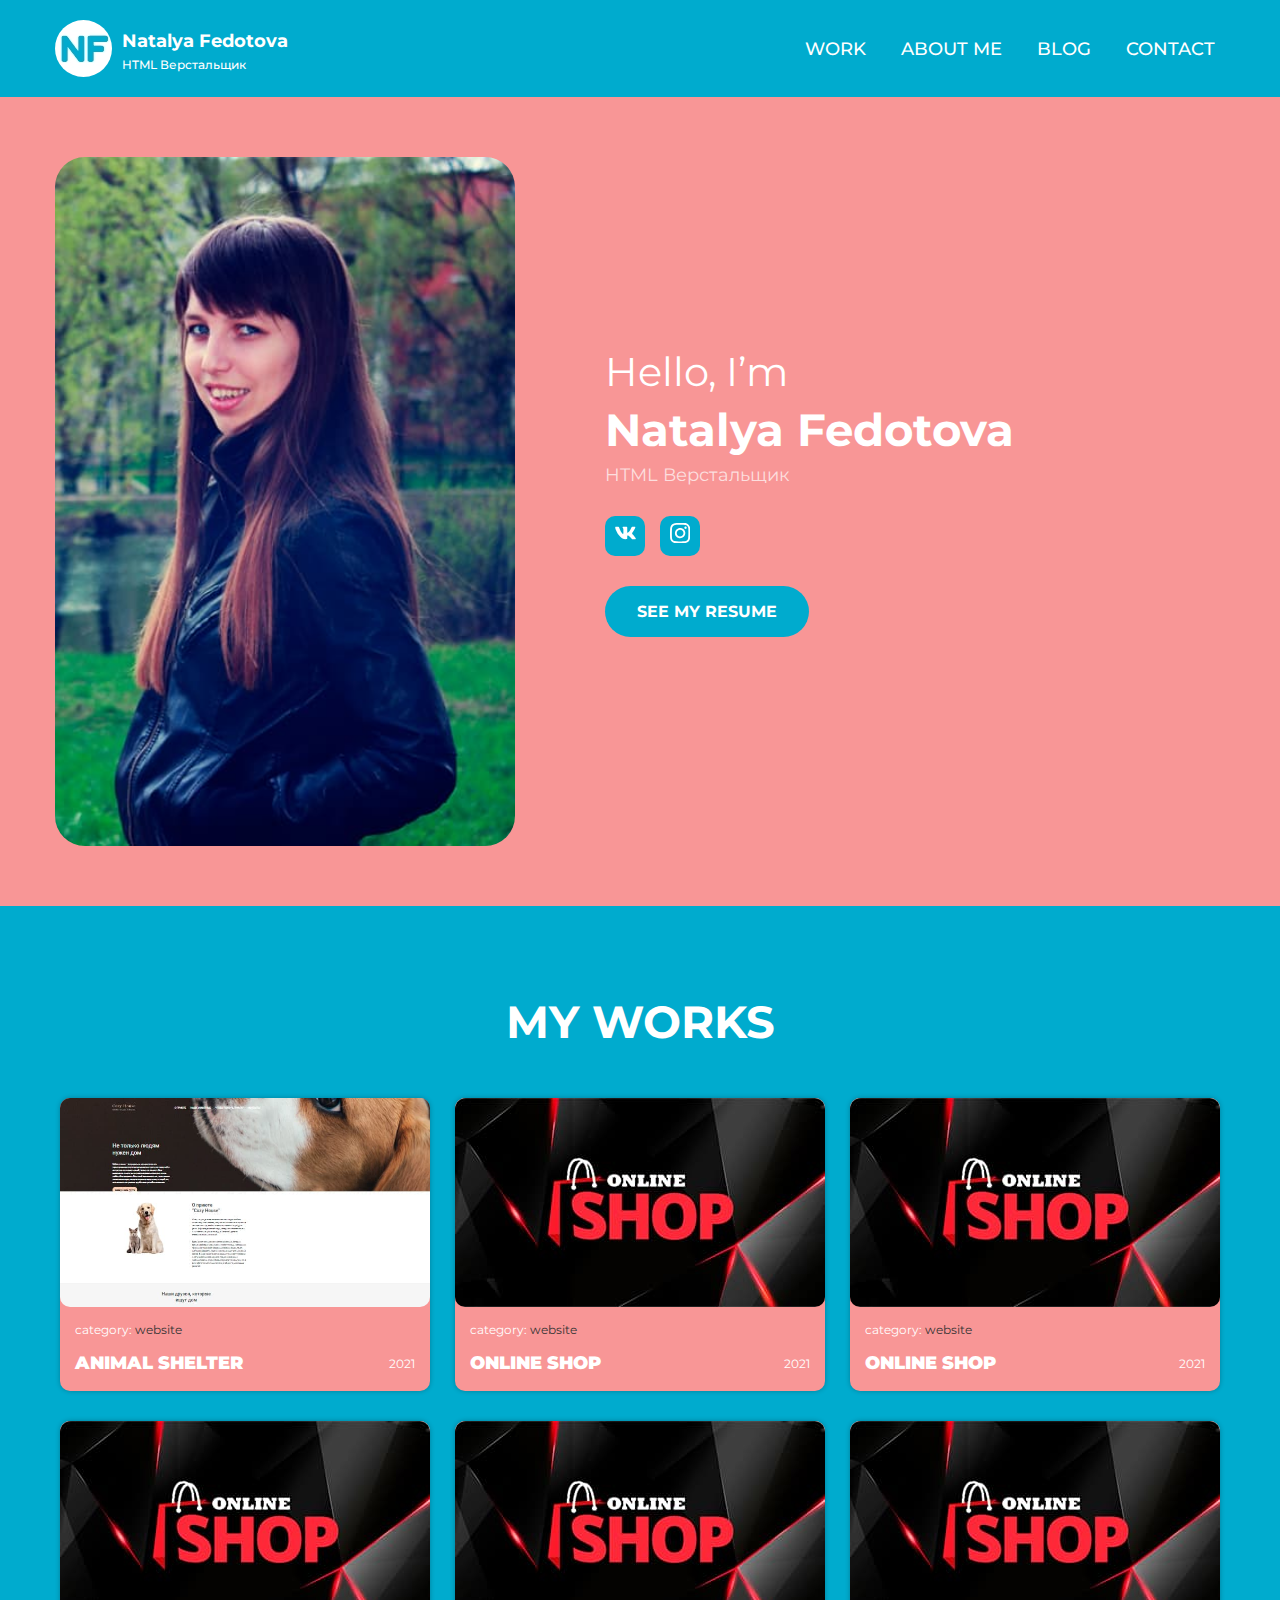
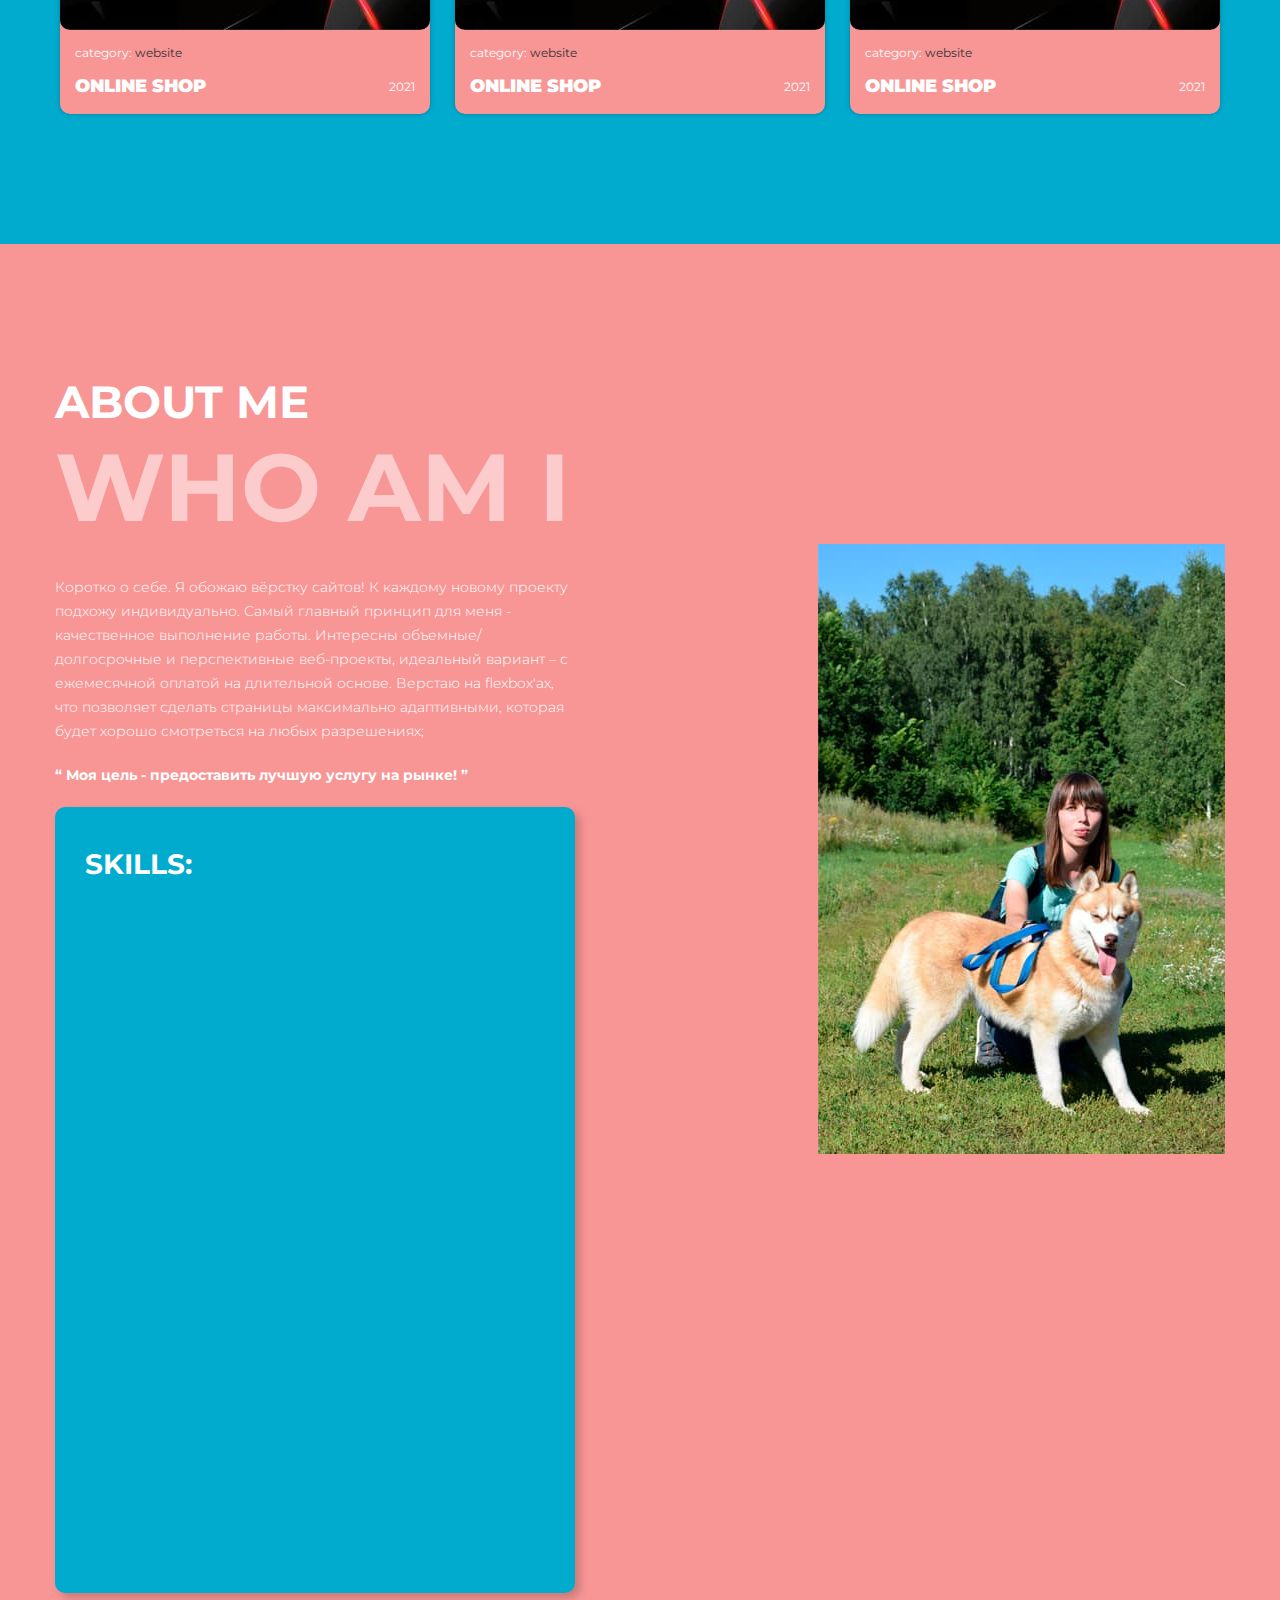
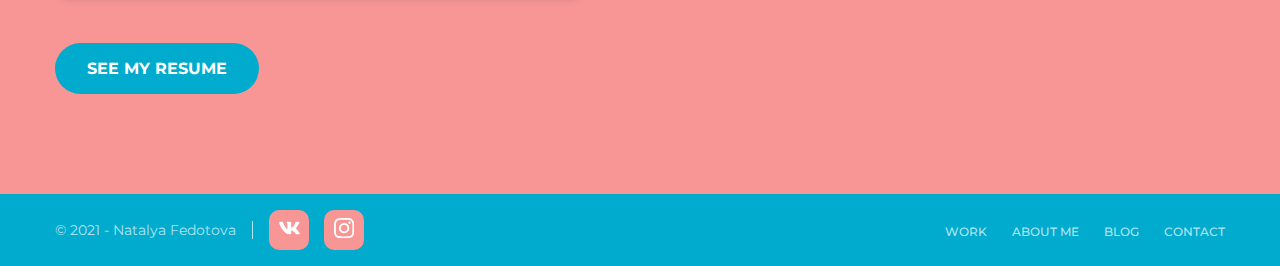
==== commit 7a4a33ae: "fixed about" ====
--- a/index.html
+++ b/index.html
@@ -209,14 +209,13 @@
 				<h2 class="about__big-title">who am i</h2>
 				<div class="about__text">
 					<p>
-						Доброго времени суток! Коротко о себе. Я HTML верстальщик.
-						Обожаю вёрстку сайтов! К каждому новому проекту подхожу индивидуально. Самый главный принцип для меня
+						Коротко о себе. Я обожаю вёрстку сайтов! К каждому новому проекту подхожу индивидуально. Самый главный
+						принцип для меня
 						- качественное выполнение работы.
 						Интересны объемные/долгосрочные и перспективные веб-проекты, идеальный вариант – с ежемесячной оплатой
 						на длительной основе.
 						Верстаю на flexbox'ax, что позволяет сделать страницы максимально адаптивными, которая будет хорошо
 						смотреться на любых разрешениях;
-						Со мной удобно работать и мне важно что бы клиент остался доволен!
 					</p>
 					<q class="about__quote"> Моя цель - предоставить лучшую услугу на рынке! </q>
 
--- a/css/index.min.css
+++ b/css/index.min.css
@@ -1 +1 @@
-@import url("https://fonts.googleapis.com/css2?family=Montserrat:wght@300;400;700&display=swap&subset=cyrillic");html{-webkit-box-sizing:border-box;box-sizing:border-box}*,*::after,*::before{-webkit-box-sizing:inherit;box-sizing:inherit}ul[class],ol[class]{padding:0}body,h1,h2,h3,h4,h5,h6,p,ul,ol,li,figure,figcaption,blockquote,dl,dd{margin:0}ul[class]{list-style:none}img{max-width:100%;display:block}input,button,textarea,select{font:inherit}a{text-decoration:none}html,body{height:100%}body{display:-webkit-box;display:-ms-flexbox;display:flex;-webkit-box-orient:vertical;-webkit-box-direction:normal;-ms-flex-direction:column;flex-direction:column;font-family:"Montserrat", sans-serif;color:#fff;font-size:18px}.main{-webkit-box-flex:1;-ms-flex-positive:1;flex-grow:1}.container{max-width:1200px;margin:0 auto;padding:0 15px}.title{line-height:32px;font-size:45px;font-weight:700;text-align:center}.menu__btn{display:none}.menu__list{display:-webkit-box;display:-ms-flexbox;display:flex;margin-right:10px}.menu__list-item+.menu__list-item{padding-left:35px}.menu__list-item{-webkit-transition:all 0.5s;-o-transition:all 0.5s;transition:all 0.5s}.menu__list-item:hover{-webkit-transform:scale(1.2);-ms-transform:scale(1.2);transform:scale(1.2)}.menu__list-link{color:#fff;-webkit-transition:all 0.8s;-o-transition:all 0.8s;transition:all 0.8s;font-weight:500;text-transform:uppercase}.menu__list-link:hover{color:#f89696;border-bottom:1px solid #f89696}.btn{display:inline-block;padding:16px 32px;border:none;border-radius:28px;background-color:#00abce;cursor:pointer;font-size:16px;color:#fff;text-transform:uppercase;text-align:center;font-weight:700;-webkit-transition:all 0.7s;-o-transition:all 0.7s;transition:all 0.7s}.btn:hover{background-color:#fff;color:#00abce;border:1px solid #00abce}.social__list{display:-webkit-box;display:-ms-flexbox;display:flex;margin:30px 0}.social__item{display:-webkit-box;display:-ms-flexbox;display:flex;-webkit-box-align:center;-ms-flex-align:center;align-items:center;-webkit-box-pack:center;-ms-flex-pack:center;justify-content:center;width:40px;height:40px;border-radius:10px;background-color:#00abce;cursor:pointer;-webkit-transition:all 0.5s;-o-transition:all 0.5s;transition:all 0.5s}.social__item .social__link{-webkit-transition:all 0.5s;-o-transition:all 0.5s;transition:all 0.5s}.social__item .social__link svg g path{fill:#fff}.social__item:hover{background-color:#fff;-webkit-transform:translateY(-5px);-ms-transform:translateY(-5px);transform:translateY(-5px)}.social__item:hover svg g path{fill:#00abce}.social__item+.social__item{margin-left:15px}@media (max-width: 715px){.menu{margin-left:40px}.menu__list{-webkit-transform:translateY(-200%);-ms-transform:translateY(-200%);transform:translateY(-200%);position:absolute;top:95px;width:100%;left:0;-webkit-box-orient:vertical;-webkit-box-direction:normal;-ms-flex-direction:column;flex-direction:column;-webkit-box-align:center;-ms-flex-align:center;align-items:center;z-index:5;-webkit-transition:all 0.5s;-o-transition:all 0.5s;transition:all 0.5s;background-color:#f89696}.menu__list.menu__list--active{-webkit-transform:translateY(0%);-ms-transform:translateY(0%);transform:translateY(0%)}.menu__list-item+.menu__list-item{padding-left:0px}.menu__list-item{width:100%;padding:0 15px}.menu__list-item:hover{color:#00abce;border-bottom:1px solid #00abce;-webkit-transform:scale(1);-ms-transform:scale(1);transform:scale(1)}.menu__list-item:hover:last-child{border-bottom:none}.menu__list-link{display:block;padding:12px 0;text-align:center}.menu__list-link:hover{color:#00abce;border-bottom:none}.menu__btn{width:30px;height:22px;border:none;background-color:transparent;display:-webkit-box;display:-ms-flexbox;display:flex;-webkit-box-align:center;-ms-flex-align:center;align-items:center;-webkit-box-pack:center;-ms-flex-pack:center;justify-content:center;position:relative;padding:0}.menu__btn span{width:100%;height:3px;background-color:#333}.menu__btn::after,.menu__btn::before{content:"";position:absolute;width:100%;height:3px;background-color:#333}.menu__btn::before{top:0}.menu__btn::after{bottom:0}}@media (max-width: 390px){.title{font-size:38px}}.header{padding:20px 0;background-color:#00abce}.header__inner{display:-webkit-box;display:-ms-flexbox;display:flex;-webkit-box-pack:justify;-ms-flex-pack:justify;justify-content:space-between;-webkit-box-align:center;-ms-flex-align:center;align-items:center}.user{display:-webkit-box;display:-ms-flexbox;display:flex}.user__images{max-width:57px;height:57px}.user__images img{max-width:57px;border-radius:50%}.user__content{padding-top:5px;padding-left:10px}.user__name{color:#fff;padding:5px 0;font-weight:700}.user__profession{color:#fff;font-size:12px;font-weight:500}@media (max-width: 350px){.user__name{font-size:16px}}.footer{background-color:#00abce;padding:16px 0}.footer__inner{display:-webkit-box;display:-ms-flexbox;display:flex;-webkit-box-align:center;-ms-flex-align:center;align-items:center;-webkit-box-pack:justify;-ms-flex-pack:justify;justify-content:space-between}.footer__info{display:-webkit-box;display:-ms-flexbox;display:flex;-webkit-box-align:center;-ms-flex-align:center;align-items:center}.footer__copy{font-size:14px;color:rgba(255,255,255,0.7);border-right:1px solid rgba(255,255,255,0.7);padding-right:16px;margin-right:16px}.footer__list{margin:0}.footer__item{background-color:#f89696}.footer-menu__list{display:-webkit-box;display:-ms-flexbox;display:flex}.footer-menu__item+.footer-menu__item{padding-left:25px}.footer-menu__item{-webkit-transition:all 0.5s;-o-transition:all 0.5s;transition:all 0.5s}.footer-menu__item:hover{-webkit-transform:scale(1.2);-ms-transform:scale(1.2);transform:scale(1.2)}.footer-menu__link{color:rgba(255,255,255,0.7);-webkit-transition:all 0.8s;-o-transition:all 0.8s;transition:all 0.8s;font-weight:500;font-size:12px;text-transform:uppercase}.footer-menu__link:hover{color:#f89696;border-bottom:1px solid #f89696}@media (max-width: 640px){.footer__inner{display:block}.footer__info{-webkit-box-pack:center;-ms-flex-pack:center;justify-content:center;margin-bottom:10px}.footer__copy{font-size:12px}.footer-menu__list{-webkit-box-pack:center;-ms-flex-pack:center;justify-content:center}.footer-menu__link{font-size:10px}.social__item{width:35px;height:35px}}.intro{background-color:#f89696}.intro__inner{display:-webkit-box;display:-ms-flexbox;display:flex;-webkit-box-align:center;-ms-flex-align:center;align-items:center}.intro__images{padding:60px 0;margin-right:60px}.intro__images img{width:632px;-o-object-fit:cover;object-fit:cover;border-radius:30px}.intro__content{padding:100px 0 120px;color:#fff}.intro__subtitle{font-weight:400;font-size:40px}.intro__title{font-weight:700;font-size:45px;line-height:68px}.intro__text{font-weight:400;font-size:18px;color:rgba(255,255,255,0.7)}@media (max-width: 1160px){.intro__subtitle{font-size:30px}.intro__title{font-size:35px;line-height:52px}.intro__images img{width:585px}}@media (max-width: 1000px){.intro__inner{-ms-flex-wrap:wrap;flex-wrap:wrap;-webkit-box-pack:center;-ms-flex-pack:center;justify-content:center}.intro__content{padding:50px 0 60px;text-align:center}.intro__list{-webkit-box-pack:center;-ms-flex-pack:center;justify-content:center}.intro__btn{display:block;margin:0 auto}.intro__images{max-width:100%;margin-right:0}.intro__images img{width:100%}}@media (max-width: 500px){.intro__content{padding:0 0 45px}}@media (max-width: 390px){.intro__title{font-size:28px;line-height:42px}.intro__subtitle{font-size:24px}.intro__text{font-size:14px}}.portfolio{padding:100px 0;background-color:#00abce}.portfolio__title{margin-bottom:60px;text-transform:uppercase}.portfolio__inner{display:-webkit-box;display:-ms-flexbox;display:flex;-webkit-box-pack:justify;-ms-flex-pack:justify;justify-content:space-between;-ms-flex-wrap:wrap;flex-wrap:wrap}.portfolio__item{-webkit-box-shadow:0px 0px 5px 0px rgba(0,0,0,0.25);box-shadow:0px 0px 5px 0px rgba(0,0,0,0.25);border-radius:10px;max-width:370px;background-color:#f89696;margin:0 5px 30px;-webkit-transition:all 0.5s;-o-transition:all 0.5s;transition:all 0.5s}.portfolio__item:hover{-webkit-transform:translateY(-5px);-ms-transform:translateY(-5px);transform:translateY(-5px);-webkit-box-shadow:0px 0px 25px 0px #fff;box-shadow:0px 0px 25px 0px #fff}.portfolio__content{padding:15px}.portfolio__images{max-width:370px;height:209px}.portfolio__images img{max-width:370px;height:209px;-o-object-fit:cover;object-fit:cover;border-radius:10px}.portfolio__box{display:-webkit-box;display:-ms-flexbox;display:flex;-webkit-box-pack:justify;-ms-flex-pack:justify;justify-content:space-between}.portfolio__text{font-size:12px;margin-bottom:15px;color:#333}.portfolio__text span{color:#fff}.portfolio__name{text-transform:uppercase;font-weight:900;color:#fff;-webkit-transition:all 0.5s;-o-transition:all 0.5s;transition:all 0.5s}.portfolio__name:hover{color:#00abce}.portfolio__date{font-size:12px;line-height:24px}@media (max-width: 1200px){.portfolio__inner{display:-ms-grid;display:grid;-ms-grid-columns:(1fr)[2];grid-template-columns:repeat(2, 1fr);grid-gap:30px}.portfolio__item{max-width:100%;width:100%;border-radius:15px}.portfolio__images{max-width:100%}.portfolio__images img{border-top-left-radius:15px;border-top-right-radius:15px;max-width:100%;width:100%}}@media (max-width: 715px){.portfolio__inner{-ms-grid-columns:(1fr)[1];grid-template-columns:repeat(1, 1fr)}}@media (max-width: 390px){.portfolio{padding:60px 0 30px}}.about{background-color:#f89696;padding:100px 0}.about__inner{display:-webkit-box;display:-ms-flexbox;display:flex;-webkit-box-pack:justify;-ms-flex-pack:justify;justify-content:space-between}.about__content{margin-top:30px;max-width:520px}.about__images{margin-top:200px;width:407px;height:610px;margin-left:60px}.about__images img{max-width:407px;height:610px;-o-object-fit:cover;object-fit:cover}.about__title{font-size:45px;font-weight:700;text-transform:uppercase}.about__big-title{font-size:95px;font-weight:700;text-transform:uppercase;color:rgba(255,255,255,0.5)}.about__text{font-size:14px;line-height:24px;font-weight:300;margin:30px 0 50px}.about__skills{margin:20px 0;text-transform:uppercase;font-size:28px;font-weight:700}.about__quote{margin:20px 0;font-weight:700;display:inline-block}.skills-bar{max-width:600px;background-color:#00abce;border-radius:10px;padding:25px 30px;-webkit-box-shadow:5px 5px 10px rgba(0,0,0,0.2);box-shadow:5px 5px 10px rgba(0,0,0,0.2);text-align:left}.skills-bar .bar{margin:20px 0}.skills-bar .bar:first-child{margin-top:0}.skills-bar .bar .info{margin-bottom:5px}.skills-bar .bar .info span{font-size:13px;font-weight:400;opacity:0;-webkit-animation:showText 0.5s 1s linear forwards;animation:showText 0.5s 1s linear forwards}.skills-bar .bar .progress-line{height:5px;width:100%;background-color:#f0f0f0;border-radius:10px;-webkit-transform:scaleX(0);-ms-transform:scaleX(0);transform:scaleX(0);-webkit-transform-origin:left;-ms-transform-origin:left;transform-origin:left;-webkit-box-shadow:inset 0px 1px 1px rgba(0,0,0,0.05),0px 1px rgba(255,255,255,0.8);box-shadow:inset 0px 1px 1px rgba(0,0,0,0.05),0px 1px rgba(255,255,255,0.8);-webkit-animation:animate 1s cubic-bezier(1, 0, 0.5, 1) forwards;animation:animate 1s cubic-bezier(1, 0, 0.5, 1) forwards;position:relative}.skills-bar .bar .progress-line.html span{width:90%}.skills-bar .bar .progress-line.css span{width:90%}.skills-bar .bar .progress-line.grid span{width:60%}.skills-bar .bar .progress-line.flexbox span{width:85%}.skills-bar .bar .progress-line.git span{width:70%}.skills-bar .bar .progress-line.jquery span{width:60%}.skills-bar .bar .progress-line.bem span{width:90%}.skills-bar .bar .progress-line.sass span{width:80%}.skills-bar .bar .progress-line.gulp span{width:70%}.skills-bar .bar .progress-line.bootstrap span{width:55%}.skills-bar .bar .progress-line.modul span{width:80%}.skills-bar .bar .progress-line.figma span{width:95%}.skills-bar .bar .progress-line span{height:100%;width:80%;background-color:#f89696;position:absolute;border-radius:10px;-webkit-transform:scaleX(0);-ms-transform:scaleX(0);transform:scaleX(0);-webkit-transform-origin:left;-ms-transform-origin:left;transform-origin:left;-webkit-animation:animate 1s 1s cubic-bezier(1, 0, 0.5, 1) forwards;animation:animate 1s 1s cubic-bezier(1, 0, 0.5, 1) forwards}.skills-bar .bar .progress-line span::before{position:absolute;content:"";right:0;top:-10px;height:0;width:0;border:7px solid transparent;border-bottom-width:0px;border-right-width:0px;border-top-color:#007bff;opacity:0;-webkit-animation:showText2 0.5s 1.5s linear forwards;animation:showText2 0.5s 1.5s linear forwards}.skills-bar .bar .progress-line span::after{position:absolute;right:0;top:-35px;color:#fff;font-size:12px;font-weight:500;background-color:#007bff;padding:1px 8px;border-radius:3px;opacity:0;-webkit-animation:showText2 0.5s 1.5s linear forwards;animation:showText2 0.5s 1.5s linear forwards}.skills-bar .bar .progress-line.html span::after{content:"90%"}.skills-bar .bar .progress-line.css span::after{content:"90%"}.skills-bar .bar .progress-line.grid span::after{content:"60%"}.skills-bar .bar .progress-line.flexbox span::after{content:"85%"}.skills-bar .bar .progress-line.git span::after{content:"70%"}.skills-bar .bar .progress-line.jquery span::after{content:"60%"}.skills-bar .bar .progress-line.bem span::after{content:"90%"}.skills-bar .bar .progress-line.sass span::after{content:"80%"}.skills-bar .bar .progress-line.gulp span::after{content:"70%"}.skills-bar .bar .progress-line.bootstrap span::after{content:"55%"}.skills-bar .bar .progress-line.modul span::after{content:"80%"}.skills-bar .bar .progress-line.figma span::after{content:"95%"}@-webkit-keyframes animate{100%{-webkit-transform:scaleX(1);transform:scaleX(1)}}@keyframes animate{100%{-webkit-transform:scaleX(1);transform:scaleX(1)}}@-webkit-keyframes showText{100%{opacity:1}}@keyframes showText{100%{opacity:1}}@-webkit-keyframes showText2{100%{opacity:1}}@keyframes showText2{100%{opacity:1}}@media (max-width: 1100px){.about__inner{-ms-flex-wrap:wrap;flex-wrap:wrap;-webkit-box-orient:vertical;-webkit-box-direction:reverse;-ms-flex-direction:column-reverse;flex-direction:column-reverse}.about__images{width:100%;margin:0 0 30px 0}.about__images img{margin:0 auto}.about__content{max-width:100%;width:100%;text-align:center}.skills-bar{margin:0 auto}}@media (max-width: 580px){.about{padding:60px 0}.about__content{margin-top:0}.about__big-title{font-size:74px}}@media (max-width: 480px){.about__images{height:auto}.about__images img{max-width:100%;height:auto}}@media (max-width: 445px){.about__title{font-size:32px}.about__big-title{font-size:50px}}.modal{display:none;width:100%;height:100%;padding:16px;overflow:auto;background-color:rgba(55,124,180,0.55);position:fixed;top:0;left:0;z-index:1000}.modal__dialog{width:100%;max-width:1200px;text-align:center;margin:auto;position:relative;background-color:#fff}.modal__title{color:#333;font-weight:700;font-size:32px;padding:40px 0;text-transform:uppercase}.modal__img{width:100%;height:100%}.modal__btn{margin:30px 0}.modal-show{display:-webkit-box;display:-ms-flexbox;display:flex}
+@import url("https://fonts.googleapis.com/css2?family=Montserrat:wght@300;400;700&display=swap&subset=cyrillic");html{-webkit-box-sizing:border-box;box-sizing:border-box}*,*::after,*::before{-webkit-box-sizing:inherit;box-sizing:inherit}ul[class],ol[class]{padding:0}body,h1,h2,h3,h4,h5,h6,p,ul,ol,li,figure,figcaption,blockquote,dl,dd{margin:0}ul[class]{list-style:none}img{max-width:100%;display:block}input,button,textarea,select{font:inherit}a{text-decoration:none}html,body{height:100%}body{display:-webkit-box;display:-ms-flexbox;display:flex;-webkit-box-orient:vertical;-webkit-box-direction:normal;-ms-flex-direction:column;flex-direction:column;font-family:"Montserrat", sans-serif;color:#fff;font-size:18px}.main{-webkit-box-flex:1;-ms-flex-positive:1;flex-grow:1}.container{max-width:1200px;margin:0 auto;padding:0 15px}.title{line-height:32px;font-size:45px;font-weight:700;text-align:center}.menu__btn{display:none}.menu__list{display:-webkit-box;display:-ms-flexbox;display:flex;margin-right:10px}.menu__list-item+.menu__list-item{padding-left:35px}.menu__list-item{-webkit-transition:all 0.5s;-o-transition:all 0.5s;transition:all 0.5s}.menu__list-item:hover{-webkit-transform:scale(1.2);-ms-transform:scale(1.2);transform:scale(1.2)}.menu__list-link{color:#fff;-webkit-transition:all 0.8s;-o-transition:all 0.8s;transition:all 0.8s;font-weight:500;text-transform:uppercase}.menu__list-link:hover{color:#f89696;border-bottom:1px solid #f89696}.btn{display:inline-block;padding:16px 32px;border:none;border-radius:28px;background-color:#00abce;cursor:pointer;font-size:16px;color:#fff;text-transform:uppercase;text-align:center;font-weight:700;-webkit-transition:all 0.7s;-o-transition:all 0.7s;transition:all 0.7s}.btn:hover{background-color:#fff;color:#00abce;border:1px solid #00abce}.social__list{display:-webkit-box;display:-ms-flexbox;display:flex;margin:30px 0}.social__item{display:-webkit-box;display:-ms-flexbox;display:flex;-webkit-box-align:center;-ms-flex-align:center;align-items:center;-webkit-box-pack:center;-ms-flex-pack:center;justify-content:center;width:40px;height:40px;border-radius:10px;background-color:#00abce;cursor:pointer;-webkit-transition:all 0.5s;-o-transition:all 0.5s;transition:all 0.5s}.social__item .social__link{-webkit-transition:all 0.5s;-o-transition:all 0.5s;transition:all 0.5s}.social__item .social__link svg g path{fill:#fff}.social__item:hover{background-color:#fff;-webkit-transform:translateY(-5px);-ms-transform:translateY(-5px);transform:translateY(-5px)}.social__item:hover svg g path{fill:#00abce}.social__item+.social__item{margin-left:15px}@media (max-width: 715px){.menu{margin-left:40px}.menu__list{-webkit-transform:translateY(-200%);-ms-transform:translateY(-200%);transform:translateY(-200%);position:absolute;top:95px;width:100%;left:0;-webkit-box-orient:vertical;-webkit-box-direction:normal;-ms-flex-direction:column;flex-direction:column;-webkit-box-align:center;-ms-flex-align:center;align-items:center;z-index:5;-webkit-transition:all 0.5s;-o-transition:all 0.5s;transition:all 0.5s;background-color:#f89696}.menu__list.menu__list--active{-webkit-transform:translateY(0%);-ms-transform:translateY(0%);transform:translateY(0%)}.menu__list-item+.menu__list-item{padding-left:0px}.menu__list-item{width:100%;padding:0 15px}.menu__list-item:hover{color:#00abce;border-bottom:1px solid #00abce;-webkit-transform:scale(1);-ms-transform:scale(1);transform:scale(1)}.menu__list-item:hover:last-child{border-bottom:none}.menu__list-link{display:block;padding:12px 0;text-align:center}.menu__list-link:hover{color:#00abce;border-bottom:none}.menu__btn{width:30px;height:22px;border:none;background-color:transparent;display:-webkit-box;display:-ms-flexbox;display:flex;-webkit-box-align:center;-ms-flex-align:center;align-items:center;-webkit-box-pack:center;-ms-flex-pack:center;justify-content:center;position:relative;padding:0}.menu__btn span{width:100%;height:3px;background-color:#333}.menu__btn::after,.menu__btn::before{content:"";position:absolute;width:100%;height:3px;background-color:#333}.menu__btn::before{top:0}.menu__btn::after{bottom:0}}@media (max-width: 390px){.title{font-size:38px}}.header{padding:20px 0;background-color:#00abce}.header__inner{display:-webkit-box;display:-ms-flexbox;display:flex;-webkit-box-pack:justify;-ms-flex-pack:justify;justify-content:space-between;-webkit-box-align:center;-ms-flex-align:center;align-items:center}.user{display:-webkit-box;display:-ms-flexbox;display:flex}.user__images{max-width:57px;height:57px}.user__images img{max-width:57px;border-radius:50%}.user__content{padding-top:5px;padding-left:10px}.user__name{color:#fff;padding:5px 0;font-weight:700}.user__profession{color:#fff;font-size:12px;font-weight:500}@media (max-width: 350px){.user__name{font-size:16px}}.footer{background-color:#00abce;padding:16px 0}.footer__inner{display:-webkit-box;display:-ms-flexbox;display:flex;-webkit-box-align:center;-ms-flex-align:center;align-items:center;-webkit-box-pack:justify;-ms-flex-pack:justify;justify-content:space-between}.footer__info{display:-webkit-box;display:-ms-flexbox;display:flex;-webkit-box-align:center;-ms-flex-align:center;align-items:center}.footer__copy{font-size:14px;color:rgba(255,255,255,0.7);border-right:1px solid rgba(255,255,255,0.7);padding-right:16px;margin-right:16px}.footer__list{margin:0}.footer__item{background-color:#f89696}.footer-menu__list{display:-webkit-box;display:-ms-flexbox;display:flex}.footer-menu__item+.footer-menu__item{padding-left:25px}.footer-menu__item{-webkit-transition:all 0.5s;-o-transition:all 0.5s;transition:all 0.5s}.footer-menu__item:hover{-webkit-transform:scale(1.2);-ms-transform:scale(1.2);transform:scale(1.2)}.footer-menu__link{color:rgba(255,255,255,0.7);-webkit-transition:all 0.8s;-o-transition:all 0.8s;transition:all 0.8s;font-weight:500;font-size:12px;text-transform:uppercase}.footer-menu__link:hover{color:#f89696;border-bottom:1px solid #f89696}@media (max-width: 640px){.footer__inner{display:block}.footer__info{-webkit-box-pack:center;-ms-flex-pack:center;justify-content:center;margin-bottom:10px}.footer__copy{font-size:12px}.footer-menu__list{-webkit-box-pack:center;-ms-flex-pack:center;justify-content:center}.footer-menu__link{font-size:10px}.social__item{width:35px;height:35px}}.intro{background-color:#f89696}.intro__inner{display:-webkit-box;display:-ms-flexbox;display:flex;-webkit-box-align:center;-ms-flex-align:center;align-items:center}.intro__images{padding:60px 0;margin-right:60px}.intro__images img{width:460px;-o-object-fit:cover;object-fit:cover;border-radius:30px}.intro__content{padding:100px 0 120px;color:#fff;margin-left:30px}.intro__subtitle{font-weight:400;font-size:40px}.intro__title{font-weight:700;font-size:45px;line-height:68px}.intro__text{font-weight:400;font-size:18px;color:rgba(255,255,255,0.7)}@media (max-width: 1160px){.intro__subtitle{font-size:30px}.intro__title{font-size:35px;line-height:52px}.intro__images img{width:585px}}@media (max-width: 1000px){.intro__inner{-ms-flex-wrap:wrap;flex-wrap:wrap;-webkit-box-pack:center;-ms-flex-pack:center;justify-content:center}.intro__content{padding:50px 0 60px;text-align:center}.intro__list{-webkit-box-pack:center;-ms-flex-pack:center;justify-content:center}.intro__btn{display:block;margin:0 auto}.intro__images{max-width:100%;margin-right:0}.intro__images img{width:100%}}@media (max-width: 500px){.intro__content{padding:0 0 45px}}@media (max-width: 390px){.intro__title{font-size:28px;line-height:42px}.intro__subtitle{font-size:24px}.intro__text{font-size:14px}}.portfolio{padding:100px 0;background-color:#00abce}.portfolio__title{margin-bottom:60px;text-transform:uppercase}.portfolio__inner{display:-webkit-box;display:-ms-flexbox;display:flex;-webkit-box-pack:justify;-ms-flex-pack:justify;justify-content:space-between;-ms-flex-wrap:wrap;flex-wrap:wrap}.portfolio__item{-webkit-box-shadow:0px 0px 5px 0px rgba(0,0,0,0.25);box-shadow:0px 0px 5px 0px rgba(0,0,0,0.25);border-radius:10px;max-width:370px;background-color:#f89696;margin:0 5px 30px;-webkit-transition:all 0.5s;-o-transition:all 0.5s;transition:all 0.5s}.portfolio__item:hover{-webkit-transform:translateY(-5px);-ms-transform:translateY(-5px);transform:translateY(-5px);-webkit-box-shadow:0px 0px 25px 0px #fff;box-shadow:0px 0px 25px 0px #fff}.portfolio__content{padding:15px}.portfolio__images{max-width:370px;height:209px}.portfolio__images img{max-width:370px;height:209px;-o-object-fit:cover;object-fit:cover;border-radius:10px}.portfolio__box{display:-webkit-box;display:-ms-flexbox;display:flex;-webkit-box-pack:justify;-ms-flex-pack:justify;justify-content:space-between}.portfolio__text{font-size:12px;margin-bottom:15px;color:#333}.portfolio__text span{color:#fff}.portfolio__name{text-transform:uppercase;font-weight:900;color:#fff;-webkit-transition:all 0.5s;-o-transition:all 0.5s;transition:all 0.5s}.portfolio__name:hover{color:#00abce}.portfolio__date{font-size:12px;line-height:24px}@media (max-width: 1200px){.portfolio__inner{display:-ms-grid;display:grid;-ms-grid-columns:(1fr)[2];grid-template-columns:repeat(2, 1fr);grid-gap:30px}.portfolio__item{max-width:100%;width:100%;border-radius:15px}.portfolio__images{max-width:100%}.portfolio__images img{border-top-left-radius:15px;border-top-right-radius:15px;max-width:100%;width:100%}}@media (max-width: 715px){.portfolio__inner{-ms-grid-columns:(1fr)[1];grid-template-columns:repeat(1, 1fr)}}@media (max-width: 390px){.portfolio{padding:60px 0 30px}}.about{background-color:#f89696;padding:100px 0}.about__inner{display:-webkit-box;display:-ms-flexbox;display:flex;-webkit-box-pack:justify;-ms-flex-pack:justify;justify-content:space-between}.about__content{margin-top:30px;max-width:520px}.about__images{margin-top:200px;width:407px;height:610px;margin-left:60px}.about__images img{max-width:407px;height:610px;-o-object-fit:cover;object-fit:cover}.about__title{font-size:45px;font-weight:700;text-transform:uppercase}.about__big-title{font-size:95px;font-weight:700;text-transform:uppercase;color:rgba(255,255,255,0.5)}.about__text{font-size:14px;line-height:24px;font-weight:300;margin:30px 0 50px}.about__skills{margin:20px 0;text-transform:uppercase;font-size:28px;font-weight:700}.about__quote{margin:20px 0;font-weight:700;display:inline-block}.skills-bar{max-width:600px;background-color:#00abce;border-radius:10px;padding:25px 30px;-webkit-box-shadow:5px 5px 10px rgba(0,0,0,0.2);box-shadow:5px 5px 10px rgba(0,0,0,0.2);text-align:left}.skills-bar .bar{margin:20px 0}.skills-bar .bar:first-child{margin-top:0}.skills-bar .bar .info{margin-bottom:5px}.skills-bar .bar .info span{font-size:13px;font-weight:400;opacity:0;-webkit-animation:showText 0.5s 1s linear forwards;animation:showText 0.5s 1s linear forwards}.skills-bar .bar .progress-line{height:5px;width:100%;background-color:#f0f0f0;border-radius:10px;-webkit-transform:scaleX(0);-ms-transform:scaleX(0);transform:scaleX(0);-webkit-transform-origin:left;-ms-transform-origin:left;transform-origin:left;-webkit-box-shadow:inset 0px 1px 1px rgba(0,0,0,0.05),0px 1px rgba(255,255,255,0.8);box-shadow:inset 0px 1px 1px rgba(0,0,0,0.05),0px 1px rgba(255,255,255,0.8);-webkit-animation:animate 1s cubic-bezier(1, 0, 0.5, 1) forwards;animation:animate 1s cubic-bezier(1, 0, 0.5, 1) forwards;position:relative}.skills-bar .bar .progress-line.html span{width:90%}.skills-bar .bar .progress-line.css span{width:90%}.skills-bar .bar .progress-line.grid span{width:60%}.skills-bar .bar .progress-line.flexbox span{width:85%}.skills-bar .bar .progress-line.git span{width:70%}.skills-bar .bar .progress-line.jquery span{width:60%}.skills-bar .bar .progress-line.bem span{width:90%}.skills-bar .bar .progress-line.sass span{width:80%}.skills-bar .bar .progress-line.gulp span{width:70%}.skills-bar .bar .progress-line.bootstrap span{width:55%}.skills-bar .bar .progress-line.modul span{width:80%}.skills-bar .bar .progress-line.figma span{width:95%}.skills-bar .bar .progress-line span{height:100%;width:80%;background-color:#f89696;position:absolute;border-radius:10px;-webkit-transform:scaleX(0);-ms-transform:scaleX(0);transform:scaleX(0);-webkit-transform-origin:left;-ms-transform-origin:left;transform-origin:left;-webkit-animation:animate 1s 1s cubic-bezier(1, 0, 0.5, 1) forwards;animation:animate 1s 1s cubic-bezier(1, 0, 0.5, 1) forwards}.skills-bar .bar .progress-line span::before{position:absolute;content:"";right:0;top:-10px;height:0;width:0;border:7px solid transparent;border-bottom-width:0px;border-right-width:0px;border-top-color:#007bff;opacity:0;-webkit-animation:showText2 0.5s 1.5s linear forwards;animation:showText2 0.5s 1.5s linear forwards}.skills-bar .bar .progress-line span::after{position:absolute;right:0;top:-35px;color:#fff;font-size:12px;font-weight:500;background-color:#007bff;padding:1px 8px;border-radius:3px;opacity:0;-webkit-animation:showText2 0.5s 1.5s linear forwards;animation:showText2 0.5s 1.5s linear forwards}.skills-bar .bar .progress-line.html span::after{content:"90%"}.skills-bar .bar .progress-line.css span::after{content:"90%"}.skills-bar .bar .progress-line.grid span::after{content:"60%"}.skills-bar .bar .progress-line.flexbox span::after{content:"85%"}.skills-bar .bar .progress-line.git span::after{content:"70%"}.skills-bar .bar .progress-line.jquery span::after{content:"60%"}.skills-bar .bar .progress-line.bem span::after{content:"90%"}.skills-bar .bar .progress-line.sass span::after{content:"80%"}.skills-bar .bar .progress-line.gulp span::after{content:"70%"}.skills-bar .bar .progress-line.bootstrap span::after{content:"55%"}.skills-bar .bar .progress-line.modul span::after{content:"80%"}.skills-bar .bar .progress-line.figma span::after{content:"95%"}@-webkit-keyframes animate{100%{-webkit-transform:scaleX(1);transform:scaleX(1)}}@keyframes animate{100%{-webkit-transform:scaleX(1);transform:scaleX(1)}}@-webkit-keyframes showText{100%{opacity:1}}@keyframes showText{100%{opacity:1}}@-webkit-keyframes showText2{100%{opacity:1}}@keyframes showText2{100%{opacity:1}}@media (max-width: 1100px){.about__inner{-ms-flex-wrap:wrap;flex-wrap:wrap;-webkit-box-orient:vertical;-webkit-box-direction:reverse;-ms-flex-direction:column-reverse;flex-direction:column-reverse}.about__images{width:100%;margin:0 0 30px 0}.about__images img{margin:0 auto}.about__content{max-width:100%;width:100%;text-align:center}.skills-bar{margin:0 auto}}@media (max-width: 580px){.about{padding:60px 0}.about__content{margin-top:0}.about__big-title{font-size:74px}}@media (max-width: 480px){.about__images{height:auto}.about__images img{max-width:100%;height:auto}}@media (max-width: 445px){.about__title{font-size:32px}.about__big-title{font-size:50px}}.modal{display:none;width:100%;height:100%;padding:16px;overflow:auto;background-color:rgba(55,124,180,0.55);position:fixed;top:0;left:0;z-index:1000}.modal__dialog{width:100%;max-width:1200px;text-align:center;margin:auto;position:relative;background-color:#fff}.modal__title{color:#333;font-weight:700;font-size:32px;padding:40px 0;text-transform:uppercase}.modal__img{width:100%;height:100%}.modal__btn{margin:30px 0}.modal-show{display:-webkit-box;display:-ms-flexbox;display:flex}
